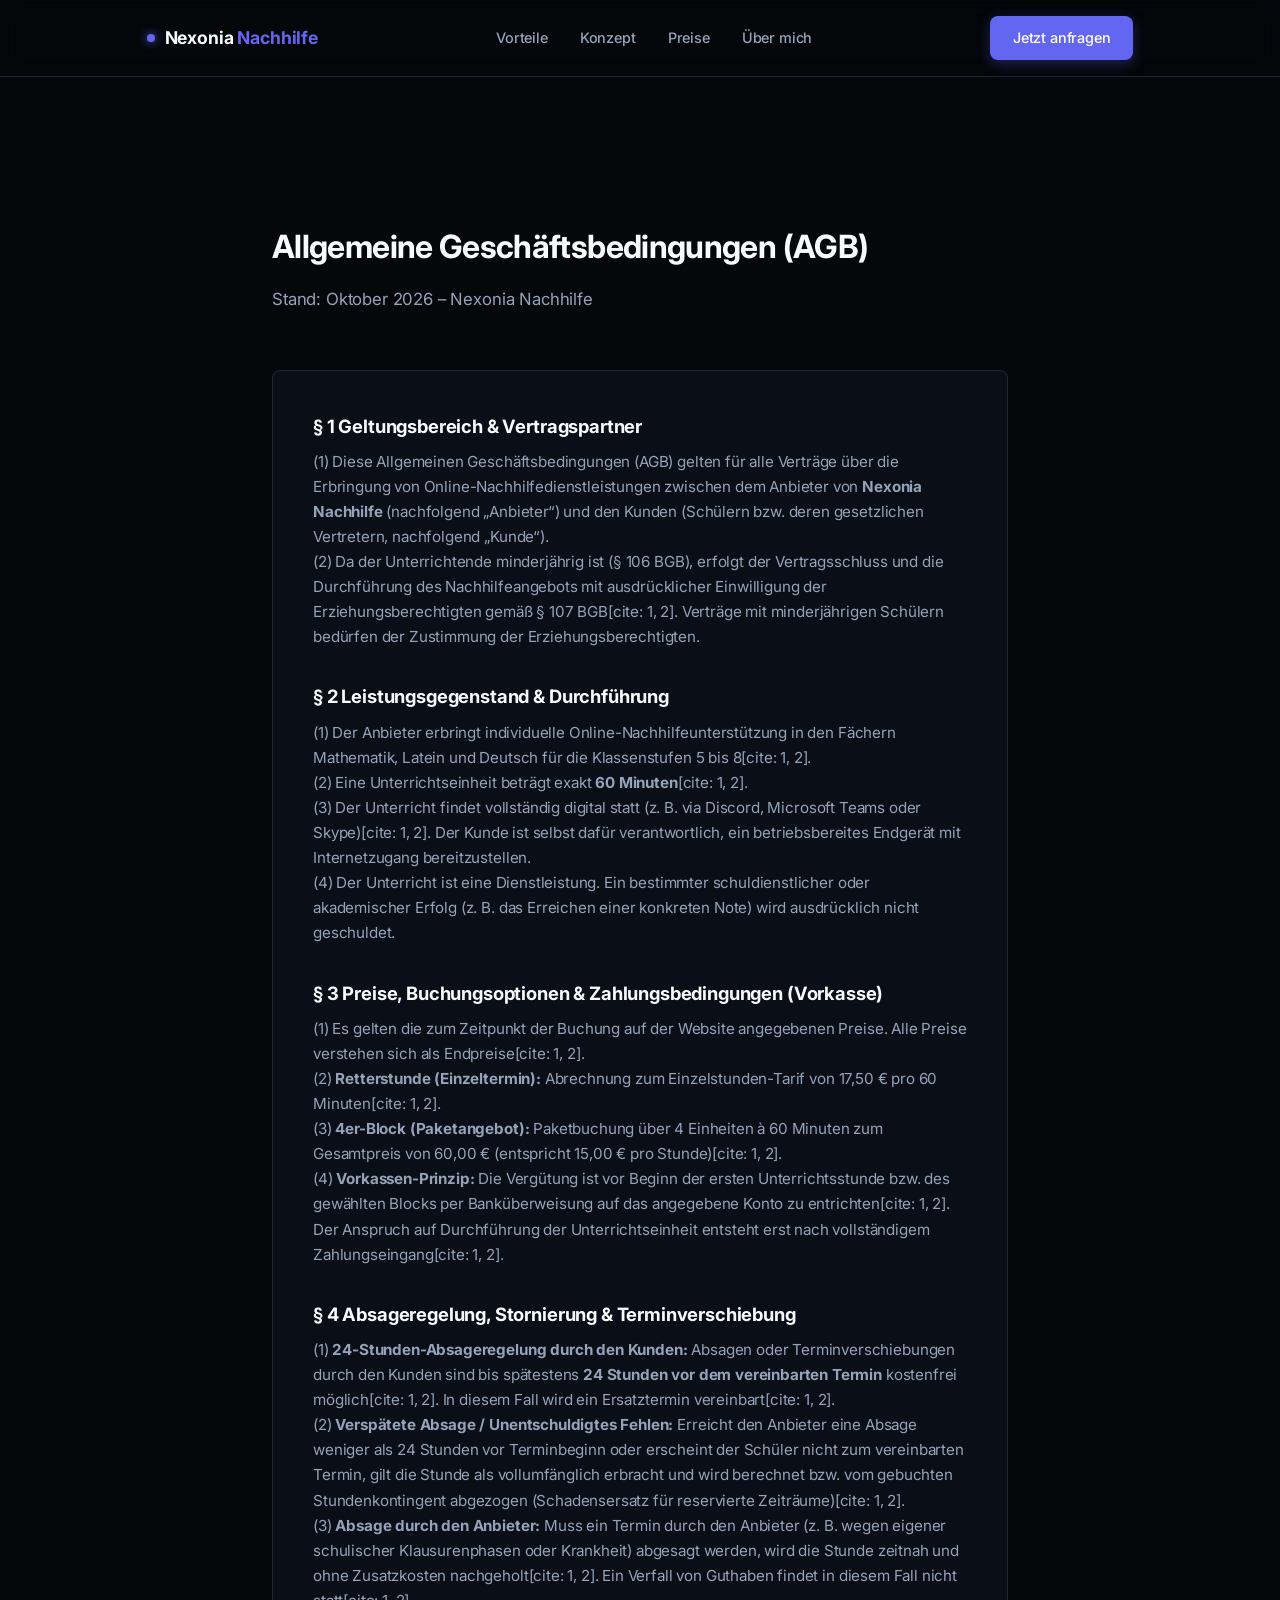
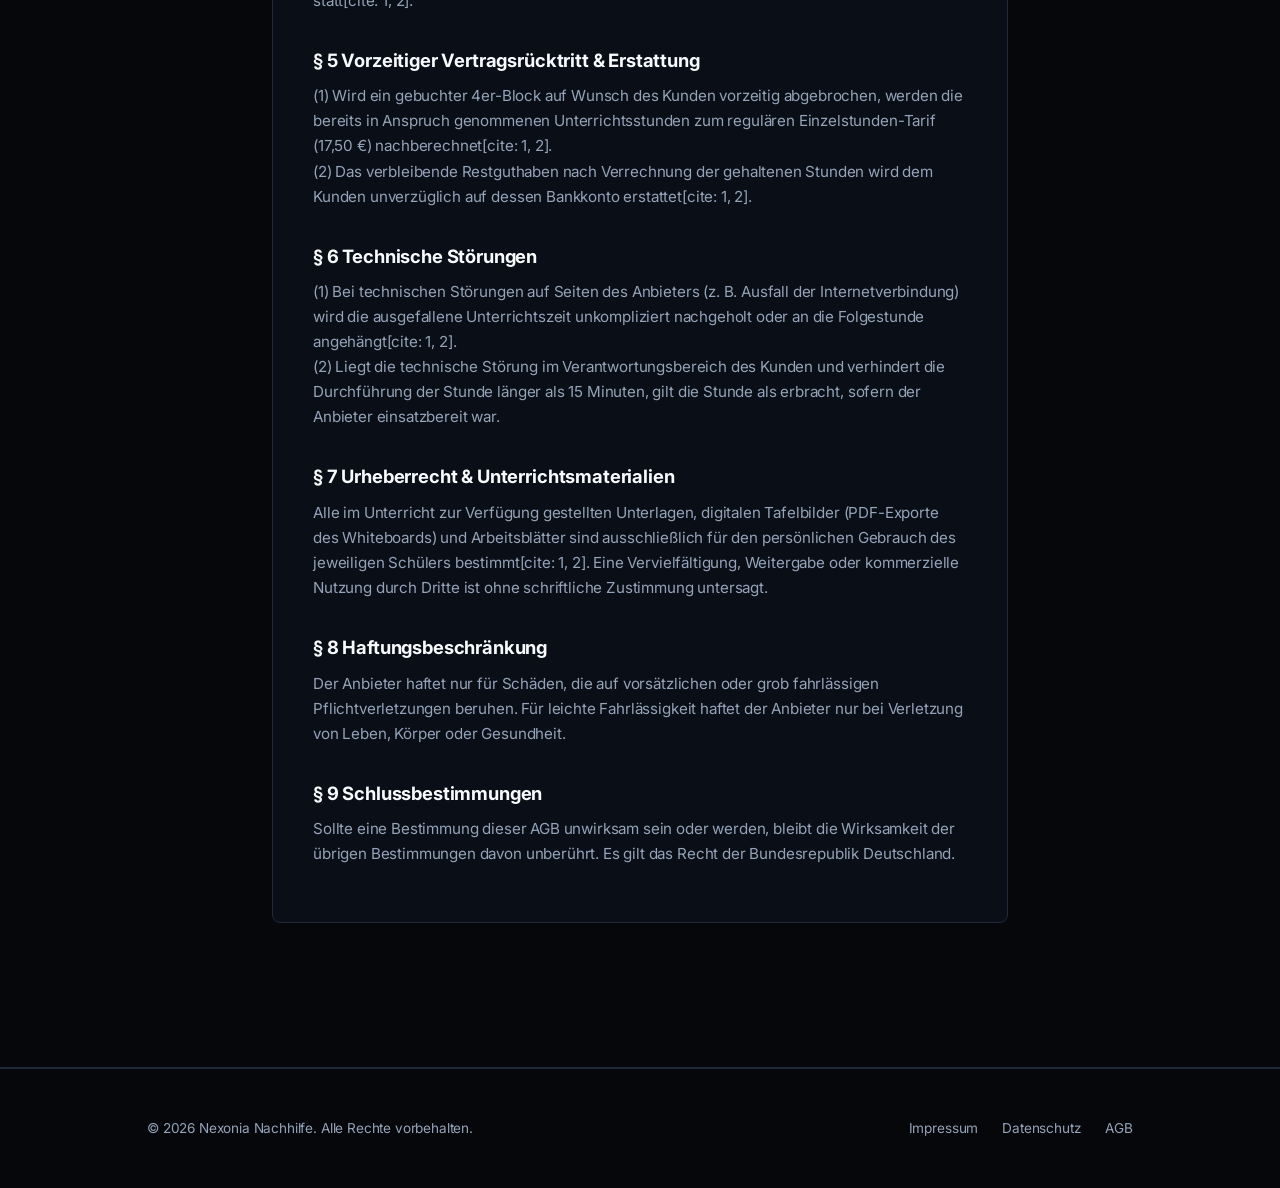
==== agb.html @ c51893e1 "Grundstruktur angelegt" ====
<!DOCTYPE html>
<html lang="de">
<head>
    <meta charset="UTF-8">
    <meta name="viewport" content="width=device-width, initial-scale=1.0">
    <title>Allgemeine Geschäftsbedingungen (AGB) – Nexonia Nachhilfe</title>
    
    <!-- Google Fonts -->
    <link rel="preconnect" href="https://fonts.googleapis.com">
    <link rel="preconnect" href="https://fonts.gstatic.com" crossorigin>
    <link href="https://fonts.googleapis.com/css2?family=Inter:wght@400;500;600;700;800&display=swap" rel="stylesheet">
    
    <!-- Zentrale Master-CSS -->
    <link rel="stylesheet" href="css/style.css">
</head>
<body>

    <!-- Header / Navigationsleiste -->
    <header class="navbar">
        <div class="container nav-container">
            <a href="index.html" class="logo">
                <span class="logo-dot"></span>
                <span class="logo-text">Nexonia <span class="logo-highlight">Nachhilfe</span></span>
            </a>
            <nav class="nav-links">
                <a href="index.html#vorteile">Vorteile</a>
                <a href="index.html#konzept">Konzept</a>
                <a href="index.html#preise">Preise</a>
                <a href="ueber-mich.html">Über mich</a>
            </nav>
            <a href="index.html#kontakt" class="btn btn-primary">Jetzt anfragen</a>
        </div>
    </header>

    <!-- AGB Sektion -->
    <section class="section">
        <div class="container legal-container">
            <h1 class="section-title">Allgemeine Geschäftsbedingungen (AGB)</h1>
            <p class="section-subtitle">Stand: Oktober 2026 – Nexonia Nachhilfe</p>
            
            <div class="card legal-card">
                
                <h3>§ 1 Geltungsbereich & Vertragspartner</h3>
                <p>
                    (1) Diese Allgemeinen Geschäftsbedingungen (AGB) gelten für alle Verträge über die Erbringung von Online-Nachhilfedienstleistungen zwischen dem Anbieter von <strong>Nexonia Nachhilfe</strong> (nachfolgend „Anbieter“) und den Kunden (Schülern bzw. deren gesetzlichen Vertretern, nachfolgend „Kunde“).<br>
                    (2) Da der Unterrichtende minderjährig ist (§ 106 BGB), erfolgt der Vertragsschluss und die Durchführung des Nachhilfeangebots mit ausdrücklicher Einwilligung der Erziehungsberechtigten gemäß § 107 BGB[cite: 1, 2]. Verträge mit minderjährigen Schülern bedürfen der Zustimmung der Erziehungsberechtigten.
                </p>

                <h3>§ 2 Leistungsgegenstand & Durchführung</h3>
                <p>
                    (1) Der Anbieter erbringt individuelle Online-Nachhilfeunterstützung in den Fächern Mathematik, Latein und Deutsch für die Klassenstufen 5 bis 8[cite: 1, 2].<br>
                    (2) Eine Unterrichtseinheit beträgt exakt <strong>60 Minuten</strong>[cite: 1, 2].<br>
                    (3) Der Unterricht findet vollständig digital statt (z. B. via Discord, Microsoft Teams oder Skype)[cite: 1, 2]. Der Kunde ist selbst dafür verantwortlich, ein betriebsbereites Endgerät mit Internetzugang bereitzustellen.<br>
                    (4) Der Unterricht ist eine Dienstleistung. Ein bestimmter schuldienstlicher oder akademischer Erfolg (z. B. das Erreichen einer konkreten Note) wird ausdrücklich nicht geschuldet.
                </p>

                <h3>§ 3 Preise, Buchungsoptionen & Zahlungsbedingungen (Vorkasse)</h3>
                <p>
                    (1) Es gelten die zum Zeitpunkt der Buchung auf der Website angegebenen Preise. Alle Preise verstehen sich als Endpreise[cite: 1, 2].<br>
                    (2) <strong>Retterstunde (Einzeltermin):</strong> Abrechnung zum Einzelstunden-Tarif von 17,50 € pro 60 Minuten[cite: 1, 2].<br>
                    (3) <strong>4er-Block (Paketangebot):</strong> Paketbuchung über 4 Einheiten à 60 Minuten zum Gesamtpreis von 60,00 € (entspricht 15,00 € pro Stunde)[cite: 1, 2].<br>
                    (4) <strong>Vorkassen-Prinzip:</strong> Die Vergütung ist vor Beginn der ersten Unterrichtsstunde bzw. des gewählten Blocks per Banküberweisung auf das angegebene Konto zu entrichten[cite: 1, 2]. Der Anspruch auf Durchführung der Unterrichtseinheit entsteht erst nach vollständigem Zahlungseingang[cite: 1, 2].
                </p>

                <h3>§ 4 Absageregelung, Stornierung & Terminverschiebung</h3>
                <p>
                    (1) <strong>24-Stunden-Absageregelung durch den Kunden:</strong> Absagen oder Terminverschiebungen durch den Kunden sind bis spätestens <strong>24 Stunden vor dem vereinbarten Termin</strong> kostenfrei möglich[cite: 1, 2]. In diesem Fall wird ein Ersatztermin vereinbart[cite: 1, 2].<br>
                    (2) <strong>Verspätete Absage / Unentschuldigtes Fehlen:</strong> Erreicht den Anbieter eine Absage weniger als 24 Stunden vor Terminbeginn oder erscheint der Schüler nicht zum vereinbarten Termin, gilt die Stunde als vollumfänglich erbracht und wird berechnet bzw. vom gebuchten Stundenkontingent abgezogen (Schadensersatz für reservierte Zeiträume)[cite: 1, 2].<br>
                    (3) <strong>Absage durch den Anbieter:</strong> Muss ein Termin durch den Anbieter (z. B. wegen eigener schulischer Klausurenphasen oder Krankheit) abgesagt werden, wird die Stunde zeitnah und ohne Zusatzkosten nachgeholt[cite: 1, 2]. Ein Verfall von Guthaben findet in diesem Fall nicht statt[cite: 1, 2].
                </p>

                <h3>§ 5 Vorzeitiger Vertragsrücktritt & Erstattung</h3>
                <p>
                    (1) Wird ein gebuchter 4er-Block auf Wunsch des Kunden vorzeitig abgebrochen, werden die bereits in Anspruch genommenen Unterrichtsstunden zum regulären Einzelstunden-Tarif (17,50 €) nachberechnet[cite: 1, 2].<br>
                    (2) Das verbleibende Restguthaben nach Verrechnung der gehaltenen Stunden wird dem Kunden unverzüglich auf dessen Bankkonto erstattet[cite: 1, 2].
                </p>

                <h3>§ 6 Technische Störungen</h3>
                <p>
                    (1) Bei technischen Störungen auf Seiten des Anbieters (z. B. Ausfall der Internetverbindung) wird die ausgefallene Unterrichtszeit unkompliziert nachgeholt oder an die Folgestunde angehängt[cite: 1, 2].<br>
                    (2) Liegt die technische Störung im Verantwortungsbereich des Kunden und verhindert die Durchführung der Stunde länger als 15 Minuten, gilt die Stunde als erbracht, sofern der Anbieter einsatzbereit war.
                </p>

                <h3>§ 7 Urheberrecht & Unterrichtsmaterialien</h3>
                <p>
                    Alle im Unterricht zur Verfügung gestellten Unterlagen, digitalen Tafelbilder (PDF-Exporte des Whiteboards) und Arbeitsblätter sind ausschließlich für den persönlichen Gebrauch des jeweiligen Schülers bestimmt[cite: 1, 2]. Eine Vervielfältigung, Weitergabe oder kommerzielle Nutzung durch Dritte ist ohne schriftliche Zustimmung untersagt.
                </p>

                <h3>§ 8 Haftungsbeschränkung</h3>
                <p>
                    Der Anbieter haftet nur für Schäden, die auf vorsätzlichen oder grob fahrlässigen Pflichtverletzungen beruhen. Für leichte Fahrlässigkeit haftet der Anbieter nur bei Verletzung von Leben, Körper oder Gesundheit.
                </p>

                <h3>§ 9 Schlussbestimmungen</h3>
                <p>
                    Sollte eine Bestimmung dieser AGB unwirksam sein oder werden, bleibt die Wirksamkeit der übrigen Bestimmungen davon unberührt. Es gilt das Recht der Bundesrepublik Deutschland.
                </p>

            </div>
        </div>
    </section>

    <!-- Footer -->
    <footer class="footer">
        <div class="container footer-container">
            <p>&copy; 2026 Nexonia Nachhilfe. Alle Rechte vorbehalten.</p>
            <div class="footer-links">
                <a href="impressum.html">Impressum</a>
                <a href="datenschutz.html">Datenschutz</a>
                <a href="agb.html" class="active">AGB</a>
            </div>
        </div>
    </footer>

    <!-- Zentrale JS-Datei -->
    <script src="js/main.js"></script>
</body>
</html>
---- css/style.css ----
/* ==========================================
   Nexonia Nachhilfe – Master-CSS (High-End Tech Look)
   ========================================== */

/* CSS Reset & Box-Sizing */
*, *::before, *::after {
    box-sizing: border-box;
    margin: 0;
    padding: 0;
}

:root {
    --bg-base: #05070b;
    --bg-surface: #0a0e17;
    --bg-surface-hover: #111827;
    --border: #1e293b;
    --border-hover: #334155;
    --text-main: #f8fafc;
    --text-muted: #94a3b8;
    --accent: #6366f1;
    --accent-hover: #4f46e5;
    --accent-glow: rgba(99, 102, 241, 0.15);
    --radius: 8px;
    --transition: all 0.2s cubic-bezier(0.16, 1, 0.3, 1);
}

body {
    font-family: 'Inter', -apple-system, BlinkMacSystemFont, "Segoe UI", Roboto, sans-serif;
    background-color: var(--bg-base);
    color: var(--text-main);
    line-height: 1.65;
    -webkit-font-smoothing: antialiased;
    letter-spacing: -0.01em;
}

/* Layout Container */
.container {
    max-width: 1050px;
    margin: 0 auto;
    padding: 0 2rem;
}

/* Navigation */
.navbar {
    position: sticky;
    top: 0;
    z-index: 1000;
    background: rgba(5, 7, 11, 0.85);
    backdrop-filter: blur(12px);
    border-bottom: 1px solid var(--border);
}

.nav-container {
    height: 76px;
    display: flex;
    align-items: center;
    justify-content: space-between;
}

.logo {
    font-weight: 700;
    font-size: 1.1rem;
    color: var(--text-main);
    text-decoration: none;
    display: flex;
    align-items: center;
    gap: 0.6rem;
}

.logo-dot {
    width: 8px;
    height: 8px;
    background-color: var(--accent);
    border-radius: 50%;
    box-shadow: 0 0 10px var(--accent);
}

.logo-highlight {
    color: var(--accent);
}

.nav-links {
    display: flex;
    gap: 2rem;
}

.nav-links a {
    text-decoration: none;
    color: var(--text-muted);
    font-size: 0.9rem;
    font-weight: 500;
    transition: var(--transition);
}

.nav-links a:hover,
.nav-links a.active {
    color: var(--text-main);
}

/* Buttons */
.btn {
    display: inline-flex;
    align-items: center;
    justify-content: center;
    font-family: inherit;
    font-size: 0.9rem;
    font-weight: 500;
    padding: 0.65rem 1.4rem;
    border-radius: var(--radius);
    text-decoration: none;
    cursor: pointer;
    transition: var(--transition);
    border: none;
}

.btn-primary {
    background-color: var(--accent);
    color: #ffffff;
    box-shadow: 0 4px 14px rgba(99, 102, 241, 0.3);
}

.btn-primary:hover {
    background-color: var(--accent-hover);
    transform: translateY(-1px);
}

.btn-secondary {
    background-color: var(--bg-surface);
    color: var(--text-main);
    border: 1px solid var(--border);
}

.btn-secondary:hover {
    background-color: var(--bg-surface-hover);
    border-color: var(--border-hover);
}

.btn-full {
    width: 100%;
}

/* Hero Section */
.hero {
    padding: 7rem 0 5rem 0;
}

.hero-content {
    max-width: 750px;
}

.badge {
    display: inline-flex;
    align-items: center;
    gap: 0.5rem;
    padding: 0.35rem 0.85rem;
    background-color: var(--accent-glow);
    border: 1px solid rgba(99, 102, 241, 0.25);
    color: #818cf8;
    font-size: 0.8rem;
    font-weight: 600;
    border-radius: 20px;
    margin-bottom: 1.5rem;
}

.hero h1 {
    font-size: clamp(2.5rem, 5vw, 3.75rem);
    font-weight: 800;
    line-height: 1.12;
    letter-spacing: -0.03em;
    margin-bottom: 1.25rem;
}

.hero p {
    font-size: 1.15rem;
    color: var(--text-muted);
    margin-bottom: 2.5rem;
    max-width: 620px;
}

.hero-buttons {
    display: flex;
    gap: 1rem;
    flex-wrap: wrap;
}

/* Sections */
.section {
    padding: 5rem 0;
    border-bottom: 1px solid var(--border);
}

.section-dark {
    background-color: rgba(10, 14, 23, 0.5);
}

.section-title {
    font-size: 2rem;
    font-weight: 700;
    letter-spacing: -0.02em;
    margin-bottom: 0.75rem;
}

.section-subtitle {
    color: var(--text-muted);
    font-size: 1.05rem;
    margin-bottom: 3.5rem;
}

/* Grids & Cards */
.grid {
    display: grid;
    gap: 2rem;
}

.grid-2 {
    grid-template-columns: repeat(auto-fit, minmax(300px, 1fr));
}

.grid-3 {
    grid-template-columns: repeat(auto-fit, minmax(280px, 1fr));
}

.card {
    background-color: var(--bg-surface);
    border: 1px solid var(--border);
    border-radius: var(--radius);
    padding: 2.5rem;
    transition: var(--transition);
}

.card:hover {
    border-color: var(--border-hover);
}

.card h3 {
    font-size: 1.2rem;
    font-weight: 600;
    margin-bottom: 0.75rem;
}

.card p {
    color: var(--text-muted);
    font-size: 0.95rem;
}

/* Pricing Cards */
.price-card {
    background-color: var(--bg-surface);
    border: 1px solid var(--border);
    border-radius: var(--radius);
    padding: 2.5rem;
    display: flex;
    flex-direction: column;
    position: relative;
    transition: var(--transition);
}

.price-card-featured {
    border-color: var(--accent);
    box-shadow: 0 0 30px rgba(99, 102, 241, 0.1);
}

.badge-featured {
    position: absolute;
    top: -12px;
    right: 2rem;
    background-color: var(--accent);
    color: #fff;
    font-size: 0.7rem;
    font-weight: 700;
    text-transform: uppercase;
    letter-spacing: 0.05em;
    padding: 0.2rem 0.6rem;
    border-radius: 4px;
}

.price-tag {
    font-size: 0.8rem;
    font-weight: 600;
    color: var(--text-muted);
    text-transform: uppercase;
    letter-spacing: 0.05em;
    margin-bottom: 0.5rem;
}

.price {
    font-size: 2.5rem;
    font-weight: 800;
    margin: 1rem 0;
    letter-spacing: -0.02em;
}

.price span {
    font-size: 0.95rem;
    font-weight: 400;
    color: var(--text-muted);
}

.price-desc {
    color: var(--text-muted);
    font-size: 0.95rem;
    margin-bottom: 2rem;
    min-height: 44px;
}

.price-features {
    list-style: none;
    margin-bottom: 2.5rem;
    flex-grow: 1;
}

.price-features li {
    font-size: 0.92rem;
    color: #cbd5e1;
    margin-bottom: 0.8rem;
    display: flex;
    align-items: center;
    gap: 0.5rem;
}

/* FAQ Accordion */
.faq-list {
    max-width: 800px;
    margin: 0 auto;
    display: flex;
    flex-direction: column;
    gap: 1rem;
}

.faq-item {
    background-color: var(--bg-surface);
    border: 1px solid var(--border);
    border-radius: var(--radius);
    overflow: hidden;
}

.faq-question {
    width: 100%;
    background: none;
    border: none;
    color: var(--text-main);
    padding: 1.25rem 1.5rem;
    font-size: 1.05rem;
    font-weight: 600;
    text-align: left;
    display: flex;
    justify-content: space-between;
    align-items: center;
    cursor: pointer;
}

.faq-icon {
    font-size: 1.2rem;
    color: var(--accent);
    transition: transform 0.2s ease;
}

.faq-item.active .faq-icon {
    transform: rotate(45deg);
}

.faq-answer {
    max-height: 0;
    overflow: hidden;
    transition: max-height 0.25s ease-out, padding 0.25s ease;
    padding: 0 1.5rem;
}

.faq-item.active .faq-answer {
    max-height: 180px;
    padding: 0 1.5rem 1.25rem 1.5rem;
}

.faq-answer p {
    color: var(--text-muted);
    font-size: 0.95rem;
}

/* Legal & Impressum Layout (Professional paragraphs) */
.legal-container {
    max-width: 800px;
    padding: 4rem 2rem;
}

.legal-card h3 {
    font-size: 1.15rem;
    font-weight: 700;
    color: var(--text-main);
    margin-top: 2rem;
    margin-bottom: 0.5rem;
}

.legal-card h3:first-child {
    margin-top: 0;
}

.legal-card p, .legal-card ul {
    color: var(--text-muted);
    font-size: 0.95rem;
    margin-bottom: 1rem;
}

/* Contact Form Styling */
.contact-form {
    max-width: 700px;
    margin: 0 auto;
}

.form-group {
    margin-bottom: 1.5rem;
}

.form-label {
    display: block;
    font-size: 0.9rem;
    font-weight: 500;
    margin-bottom: 0.5rem;
    color: var(--text-main);
}

.form-input, .form-textarea, .form-select {
    width: 100%;
    padding: 0.8rem 1rem;
    background-color: var(--bg-surface);
    border: 1px solid var(--border);
    border-radius: var(--radius);
    color: var(--text-main);
    font-family: inherit;
    font-size: 0.95rem;
    transition: var(--transition);
}

.form-input:focus, .form-textarea:focus, .form-select:focus {
    outline: none;
    border-color: var(--accent);
    box-shadow: 0 0 0 3px var(--accent-glow);
}

.form-textarea {
    min-height: 140px;
    resize: vertical;
}

/* Footer */
.footer {
    border-top: 1px solid var(--border);
    padding: 3rem 0;
    background-color: var(--bg-base);
}

.footer-container {
    display: flex;
    justify-content: space-between;
    align-items: center;
    flex-wrap: wrap;
    gap: 1.5rem;
}

.footer p {
    color: var(--text-muted);
    font-size: 0.85rem;
}

.footer-links {
    display: flex;
    gap: 1.5rem;
}

.footer-links a {
    color: var(--text-muted);
    text-decoration: none;
    font-size: 0.85rem;
    transition: var(--transition);
}

.footer-links a:hover {
    color: var(--text-main);
}

/* Responsive Breakpoints */
@media (max-width: 768px) {
    .nav-links {
        display: none;
    }
    .hero {
        padding: 4rem 0 3rem 0;
    }
}
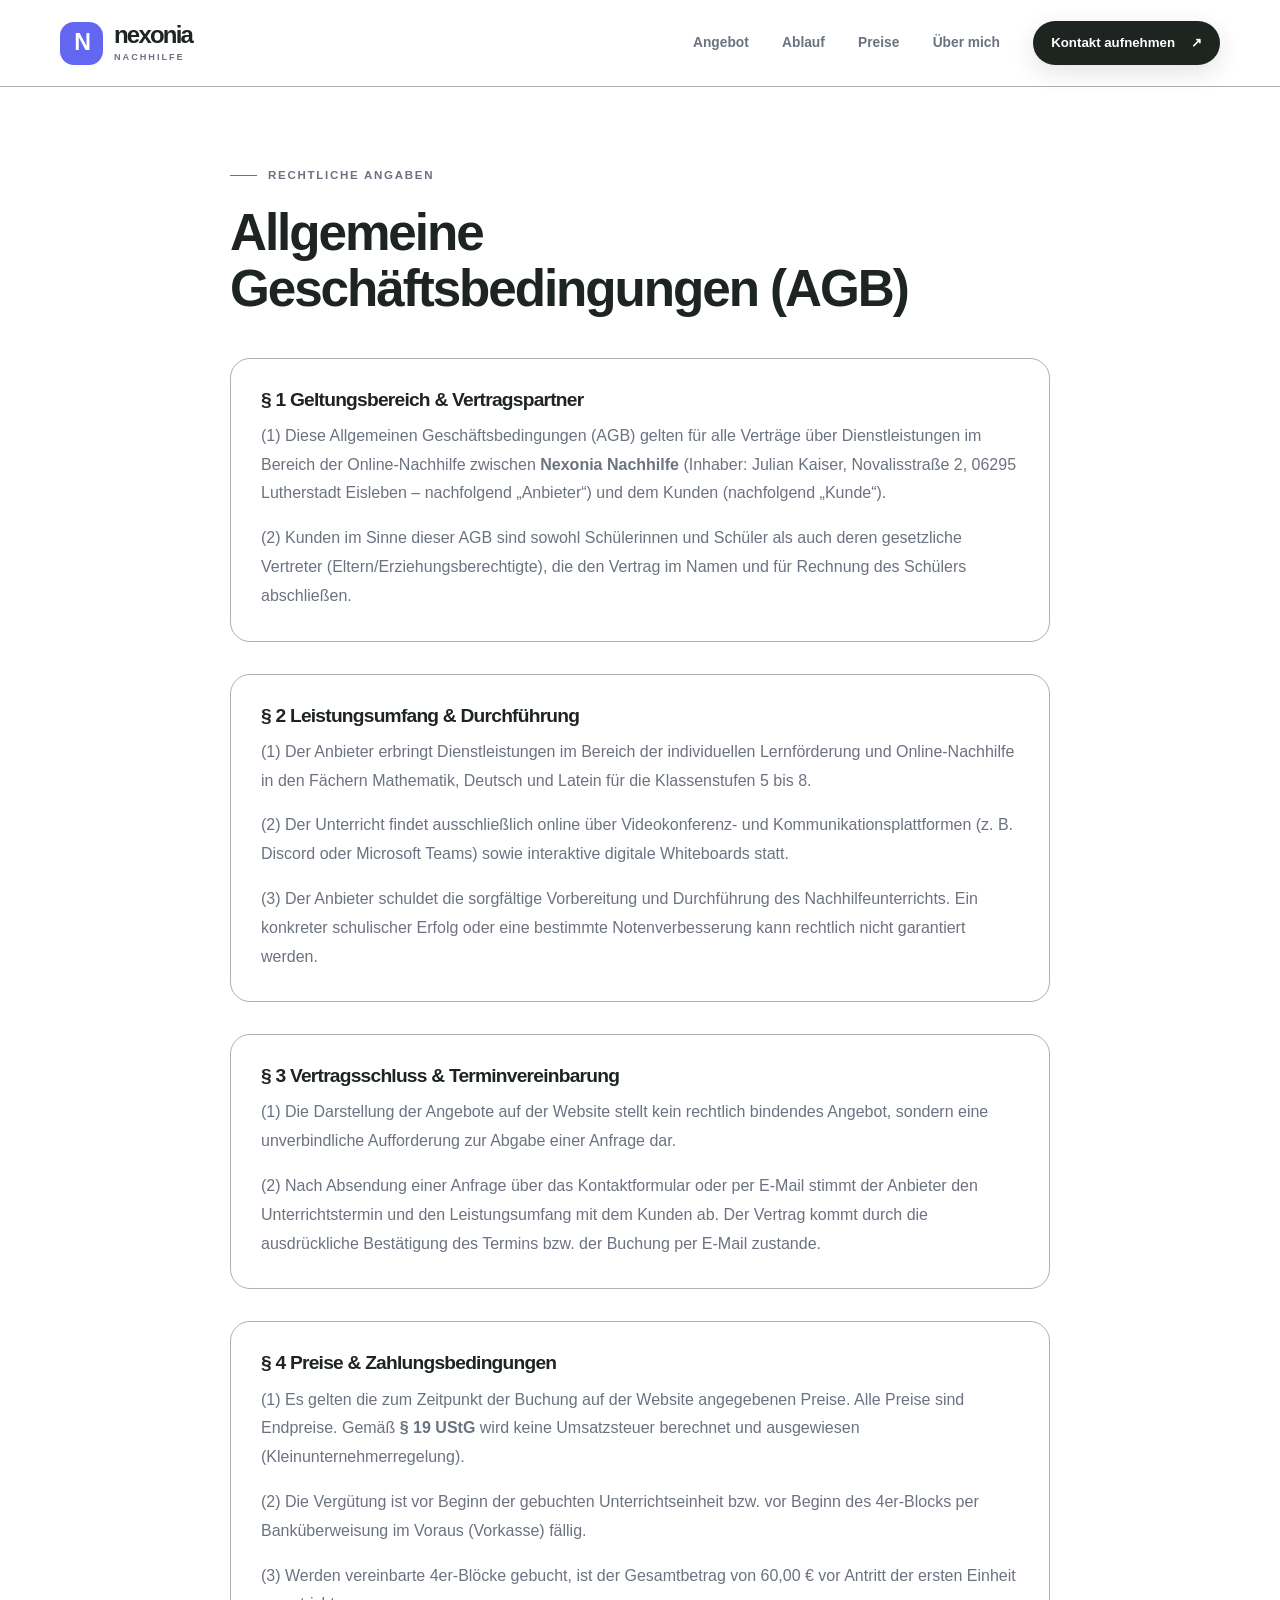
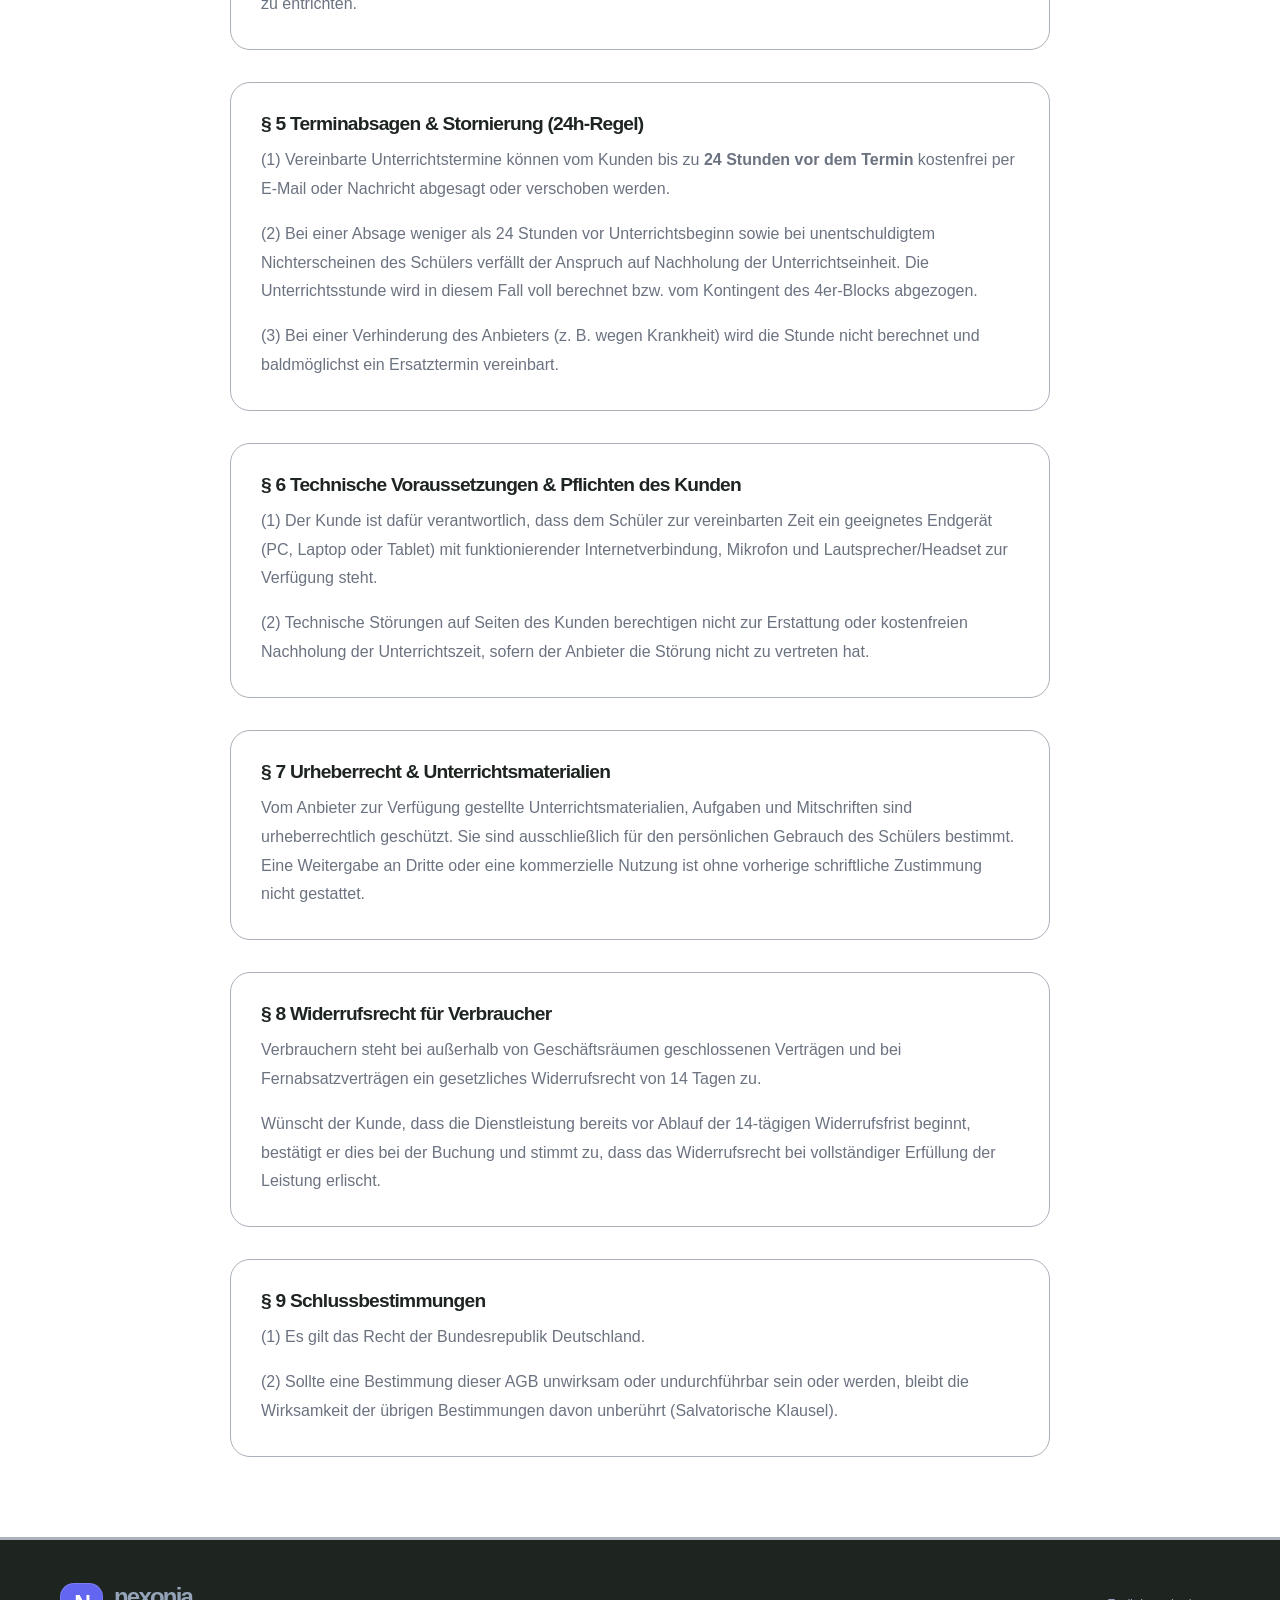
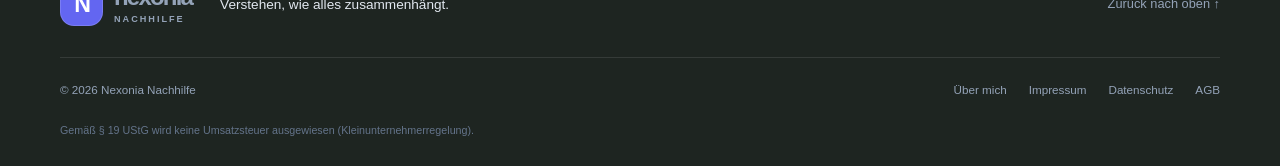
==== commit d23f90ff: "Version 1.1 der Webseite" ====
--- a/agb.html
+++ b/agb.html
@@ -2,117 +2,185 @@
 <html lang="de">
 <head>
     <meta charset="UTF-8">
-    <meta name="viewport" content="width=device-width, initial-scale=1.0">
-    <title>Allgemeine Geschäftsbedingungen (AGB) – Nexonia Nachhilfe</title>
-    
-    <!-- Google Fonts -->
-    <link rel="preconnect" href="https://fonts.googleapis.com">
-    <link rel="preconnect" href="https://fonts.gstatic.com" crossorigin>
-    <link href="https://fonts.googleapis.com/css2?family=Inter:wght@400;500;600;700;800&display=swap" rel="stylesheet">
-    
-    <!-- Zentrale Master-CSS -->
+    <meta name="viewport" content="width=device-width, initial-scale=1">
+    <meta name="description" content="Allgemeine Geschäftsbedingungen (AGB) – Nexonia Nachhilfe: Regelungen zu Unterricht, Buchung, Absagen und Bezahlung.">
+    <title>AGB – Nexonia Nachhilfe</title>
     <link rel="stylesheet" href="css/style.css">
+    <script src="js/main.js" defer></script>
 </head>
+
 <body>
+    <a class="skip-link" href="#main">Direkt zum Inhalt</a>
 
-    <!-- Header / Navigationsleiste -->
-    <header class="navbar">
-        <div class="container nav-container">
-            <a href="index.html" class="logo">
-                <span class="logo-dot"></span>
-                <span class="logo-text">Nexonia <span class="logo-highlight">Nachhilfe</span></span>
+    <!-- Header -->
+    <header class="site-header" id="top">
+        <div class="container header-inner">
+            <a class="brand" href="index.html" aria-label="Nexonia Nachhilfe – Startseite">
+                <span class="brand-mark" aria-hidden="true">N</span>
+                <span class="brand-copy">
+                    <span class="brand-name">nexonia</span>
+                    <span class="brand-subtitle">NACHHILFE</span>
+                </span>
             </a>
-            <nav class="nav-links">
-                <a href="index.html#vorteile">Vorteile</a>
-                <a href="index.html#konzept">Konzept</a>
+
+            <button class="nav-toggle" type="button" aria-expanded="false" aria-controls="primary-navigation" aria-label="Navigation öffnen">
+                <span></span>
+                <span></span>
+            </button>
+
+            <nav class="primary-navigation" id="primary-navigation" aria-label="Hauptnavigation">
+                <a href="index.html#angebot">Angebot</a>
+                <a href="index.html#ablauf">Ablauf</a>
                 <a href="index.html#preise">Preise</a>
                 <a href="ueber-mich.html">Über mich</a>
+                <a class="button button-small button-dark" href="index.html#kontakt">Kontakt aufnehmen <span aria-hidden="true">↗</span></a>
             </nav>
-            <a href="index.html#kontakt" class="btn btn-primary">Jetzt anfragen</a>
         </div>
     </header>
 
-    <!-- AGB Sektion -->
-    <section class="section">
-        <div class="container legal-container">
-            <h1 class="section-title">Allgemeine Geschäftsbedingungen (AGB)</h1>
-            <p class="section-subtitle">Stand: Oktober 2026 – Nexonia Nachhilfe</p>
-            
-            <div class="card legal-card">
-                
-                <h3>§ 1 Geltungsbereich & Vertragspartner</h3>
-                <p>
-                    (1) Diese Allgemeinen Geschäftsbedingungen (AGB) gelten für alle Verträge über die Erbringung von Online-Nachhilfedienstleistungen zwischen dem Anbieter von <strong>Nexonia Nachhilfe</strong> (nachfolgend „Anbieter“) und den Kunden (Schülern bzw. deren gesetzlichen Vertretern, nachfolgend „Kunde“).<br>
-                    (2) Da der Unterrichtende minderjährig ist (§ 106 BGB), erfolgt der Vertragsschluss und die Durchführung des Nachhilfeangebots mit ausdrücklicher Einwilligung der Erziehungsberechtigten gemäß § 107 BGB[cite: 1, 2]. Verträge mit minderjährigen Schülern bedürfen der Zustimmung der Erziehungsberechtigten.
-                </p>
+    <main id="main">
+        <section class="section" style="padding: 5rem 0;">
+            <div class="container" style="max-width: 820px;">
+                <p class="eyebrow"><span class="eyebrow-line"></span> RECHTLICHE ANGABEN</p>
+                <h1 style="font-size: clamp(2.2rem, 4vw, 3.2rem); margin-bottom: 2.5rem;">Allgemeine Geschäftsbedingungen (AGB)</h1>
 
-                <h3>§ 2 Leistungsgegenstand & Durchführung</h3>
-                <p>
-                    (1) Der Anbieter erbringt individuelle Online-Nachhilfeunterstützung in den Fächern Mathematik, Latein und Deutsch für die Klassenstufen 5 bis 8[cite: 1, 2].<br>
-                    (2) Eine Unterrichtseinheit beträgt exakt <strong>60 Minuten</strong>[cite: 1, 2].<br>
-                    (3) Der Unterricht findet vollständig digital statt (z. B. via Discord, Microsoft Teams oder Skype)[cite: 1, 2]. Der Kunde ist selbst dafür verantwortlich, ein betriebsbereites Endgerät mit Internetzugang bereitzustellen.<br>
-                    (4) Der Unterricht ist eine Dienstleistung. Ein bestimmter schuldienstlicher oder akademischer Erfolg (z. B. das Erreichen einer konkreten Note) wird ausdrücklich nicht geschuldet.
-                </p>
+                <div style="display: grid; gap: 2rem; color: var(--color-muted); line-height: 1.8;">
 
-                <h3>§ 3 Preise, Buchungsoptionen & Zahlungsbedingungen (Vorkasse)</h3>
-                <p>
-                    (1) Es gelten die zum Zeitpunkt der Buchung auf der Website angegebenen Preise. Alle Preise verstehen sich als Endpreise[cite: 1, 2].<br>
-                    (2) <strong>Retterstunde (Einzeltermin):</strong> Abrechnung zum Einzelstunden-Tarif von 17,50 € pro 60 Minuten[cite: 1, 2].<br>
-                    (3) <strong>4er-Block (Paketangebot):</strong> Paketbuchung über 4 Einheiten à 60 Minuten zum Gesamtpreis von 60,00 € (entspricht 15,00 € pro Stunde)[cite: 1, 2].<br>
-                    (4) <strong>Vorkassen-Prinzip:</strong> Die Vergütung ist vor Beginn der ersten Unterrichtsstunde bzw. des gewählten Blocks per Banküberweisung auf das angegebene Konto zu entrichten[cite: 1, 2]. Der Anspruch auf Durchführung der Unterrichtseinheit entsteht erst nach vollständigem Zahlungseingang[cite: 1, 2].
-                </p>
+                    <!-- § 1 Geltungsbereich -->
+                    <div class="card" style="background: var(--color-white); border: 1px solid var(--color-line); padding: 30px; border-radius: var(--radius-md);">
+                        <h3 style="color: var(--color-ink); font-size: 1.2rem; margin-bottom: 0.75rem;">§ 1 Geltungsbereich & Vertragspartner</h3>
+                        <p style="margin-bottom: 1rem;">
+                            (1) Diese Allgemeinen Geschäftsbedingungen (AGB) gelten für alle Verträge über Dienstleistungen im Bereich der Online-Nachhilfe zwischen <strong>Nexonia Nachhilfe</strong> (Inhaber: Julian Kaiser, Novalisstraße 2, 06295 Lutherstadt Eisleben – nachfolgend „Anbieter“) und dem Kunden (nachfolgend „Kunde“).
+                        </p>
+                        <p style="margin: 0;">
+                            (2) Kunden im Sinne dieser AGB sind sowohl Schülerinnen und Schüler als auch deren gesetzliche Vertreter (Eltern/Erziehungsberechtigte), die den Vertrag im Namen und für Rechnung des Schülers abschließen.
+                        </p>
+                    </div>
 
-                <h3>§ 4 Absageregelung, Stornierung & Terminverschiebung</h3>
-                <p>
-                    (1) <strong>24-Stunden-Absageregelung durch den Kunden:</strong> Absagen oder Terminverschiebungen durch den Kunden sind bis spätestens <strong>24 Stunden vor dem vereinbarten Termin</strong> kostenfrei möglich[cite: 1, 2]. In diesem Fall wird ein Ersatztermin vereinbart[cite: 1, 2].<br>
-                    (2) <strong>Verspätete Absage / Unentschuldigtes Fehlen:</strong> Erreicht den Anbieter eine Absage weniger als 24 Stunden vor Terminbeginn oder erscheint der Schüler nicht zum vereinbarten Termin, gilt die Stunde als vollumfänglich erbracht und wird berechnet bzw. vom gebuchten Stundenkontingent abgezogen (Schadensersatz für reservierte Zeiträume)[cite: 1, 2].<br>
-                    (3) <strong>Absage durch den Anbieter:</strong> Muss ein Termin durch den Anbieter (z. B. wegen eigener schulischer Klausurenphasen oder Krankheit) abgesagt werden, wird die Stunde zeitnah und ohne Zusatzkosten nachgeholt[cite: 1, 2]. Ein Verfall von Guthaben findet in diesem Fall nicht statt[cite: 1, 2].
-                </p>
+                    <!-- § 2 Vertragsgegenstand -->
+                    <div class="card" style="background: var(--color-white); border: 1px solid var(--color-line); padding: 30px; border-radius: var(--radius-md);">
+                        <h3 style="color: var(--color-ink); font-size: 1.2rem; margin-bottom: 0.75rem;">§ 2 Leistungsumfang & Durchführung</h3>
+                        <p style="margin-bottom: 1rem;">
+                            (1) Der Anbieter erbringt Dienstleistungen im Bereich der individuellen Lernförderung und Online-Nachhilfe in den Fächern Mathematik, Deutsch und Latein für die Klassenstufen 5 bis 8.
+                        </p>
+                        <p style="margin-bottom: 1rem;">
+                            (2) Der Unterricht findet ausschließlich online über Videokonferenz- und Kommunikationsplattformen (z. B. Discord oder Microsoft Teams) sowie interaktive digitale Whiteboards statt.
+                        </p>
+                        <p style="margin: 0;">
+                            (3) Der Anbieter schuldet die sorgfältige Vorbereitung und Durchführung des Nachhilfeunterrichts. Ein konkreter schulischer Erfolg oder eine bestimmte Notenverbesserung kann rechtlich nicht garantiert werden.
+                        </p>
+                    </div>
 
-                <h3>§ 5 Vorzeitiger Vertragsrücktritt & Erstattung</h3>
-                <p>
-                    (1) Wird ein gebuchter 4er-Block auf Wunsch des Kunden vorzeitig abgebrochen, werden die bereits in Anspruch genommenen Unterrichtsstunden zum regulären Einzelstunden-Tarif (17,50 €) nachberechnet[cite: 1, 2].<br>
-                    (2) Das verbleibende Restguthaben nach Verrechnung der gehaltenen Stunden wird dem Kunden unverzüglich auf dessen Bankkonto erstattet[cite: 1, 2].
-                </p>
+                    <!-- § 3 Vertragsschluss -->
+                    <div class="card" style="background: var(--color-white); border: 1px solid var(--color-line); padding: 30px; border-radius: var(--radius-md);">
+                        <h3 style="color: var(--color-ink); font-size: 1.2rem; margin-bottom: 0.75rem;">§ 3 Vertragsschluss & Terminvereinbarung</h3>
+                        <p style="margin-bottom: 1rem;">
+                            (1) Die Darstellung der Angebote auf der Website stellt kein rechtlich bindendes Angebot, sondern eine unverbindliche Aufforderung zur Abgabe einer Anfrage dar.
+                        </p>
+                        <p style="margin: 0;">
+                            (2) Nach Absendung einer Anfrage über das Kontaktformular oder per E-Mail stimmt der Anbieter den Unterrichtstermin und den Leistungsumfang mit dem Kunden ab. Der Vertrag kommt durch die ausdrückliche Bestätigung des Termins bzw. der Buchung per E-Mail zustande.
+                        </p>
+                    </div>
 
-                <h3>§ 6 Technische Störungen</h3>
-                <p>
-                    (1) Bei technischen Störungen auf Seiten des Anbieters (z. B. Ausfall der Internetverbindung) wird die ausgefallene Unterrichtszeit unkompliziert nachgeholt oder an die Folgestunde angehängt[cite: 1, 2].<br>
-                    (2) Liegt die technische Störung im Verantwortungsbereich des Kunden und verhindert die Durchführung der Stunde länger als 15 Minuten, gilt die Stunde als erbracht, sofern der Anbieter einsatzbereit war.
-                </p>
+                    <!-- § 4 Preise & Zahlungsbedingungen -->
+                    <div class="card" style="background: var(--color-white); border: 1px solid var(--color-line); padding: 30px; border-radius: var(--radius-md);">
+                        <h3 style="color: var(--color-ink); font-size: 1.2rem; margin-bottom: 0.75rem;">§ 4 Preise & Zahlungsbedingungen</h3>
+                        <p style="margin-bottom: 1rem;">
+                            (1) Es gelten die zum Zeitpunkt der Buchung auf der Website angegebenen Preise. Alle Preise sind Endpreise. Gemäß <strong>§ 19 UStG</strong> wird keine Umsatzsteuer berechnet und ausgewiesen (Kleinunternehmerregelung).
+                        </p>
+                        <p style="margin-bottom: 1rem;">
+                            (2) Die Vergütung ist vor Beginn der gebuchten Unterrichtseinheit bzw. vor Beginn des 4er-Blocks per Banküberweisung im Voraus (Vorkasse) fällig.
+                        </p>
+                        <p style="margin: 0;">
+                            (3) Werden vereinbarte 4er-Blöcke gebucht, ist der Gesamtbetrag von 60,00 € vor Antritt der ersten Einheit zu entrichten.
+                        </p>
+                    </div>
 
-                <h3>§ 7 Urheberrecht & Unterrichtsmaterialien</h3>
-                <p>
-                    Alle im Unterricht zur Verfügung gestellten Unterlagen, digitalen Tafelbilder (PDF-Exporte des Whiteboards) und Arbeitsblätter sind ausschließlich für den persönlichen Gebrauch des jeweiligen Schülers bestimmt[cite: 1, 2]. Eine Vervielfältigung, Weitergabe oder kommerzielle Nutzung durch Dritte ist ohne schriftliche Zustimmung untersagt.
-                </p>
+                    <!-- § 5 Absageregelung -->
+                    <div class="card" style="background: var(--color-white); border: 1px solid var(--color-line); padding: 30px; border-radius: var(--radius-md);">
+                        <h3 style="color: var(--color-ink); font-size: 1.2rem; margin-bottom: 0.75rem;">§ 5 Terminabsagen & Stornierung (24h-Regel)</h3>
+                        <p style="margin-bottom: 1rem;">
+                            (1) Vereinbarte Unterrichtstermine können vom Kunden bis zu <strong>24 Stunden vor dem Termin</strong> kostenfrei per E-Mail oder Nachricht abgesagt oder verschoben werden.
+                        </p>
+                        <p style="margin-bottom: 1rem;">
+                            (2) Bei einer Absage weniger als 24 Stunden vor Unterrichtsbeginn sowie bei unentschuldigtem Nichterscheinen des Schülers verfällt der Anspruch auf Nachholung der Unterrichtseinheit. Die Unterrichtsstunde wird in diesem Fall voll berechnet bzw. vom Kontingent des 4er-Blocks abgezogen.
+                        </p>
+                        <p style="margin: 0;">
+                            (3) Bei einer Verhinderung des Anbieters (z. B. wegen Krankheit) wird die Stunde nicht berechnet und baldmöglichst ein Ersatztermin vereinbart.
+                        </p>
+                    </div>
 
-                <h3>§ 8 Haftungsbeschränkung</h3>
-                <p>
-                    Der Anbieter haftet nur für Schäden, die auf vorsätzlichen oder grob fahrlässigen Pflichtverletzungen beruhen. Für leichte Fahrlässigkeit haftet der Anbieter nur bei Verletzung von Leben, Körper oder Gesundheit.
-                </p>
+                    <!-- § 6 Pflichten des Kunden -->
+                    <div class="card" style="background: var(--color-white); border: 1px solid var(--color-line); padding: 30px; border-radius: var(--radius-md);">
+                        <h3 style="color: var(--color-ink); font-size: 1.2rem; margin-bottom: 0.75rem;">§ 6 Technische Voraussetzungen & Pflichten des Kunden</h3>
+                        <p style="margin-bottom: 1rem;">
+                            (1) Der Kunde ist dafür verantwortlich, dass dem Schüler zur vereinbarten Zeit ein geeignetes Endgerät (PC, Laptop oder Tablet) mit funktionierender Internetverbindung, Mikrofon und Lautsprecher/Headset zur Verfügung steht.
+                        </p>
+                        <p style="margin: 0;">
+                            (2) Technische Störungen auf Seiten des Kunden berechtigen nicht zur Erstattung oder kostenfreien Nachholung der Unterrichtszeit, sofern der Anbieter die Störung nicht zu vertreten hat.
+                        </p>
+                    </div>
 
-                <h3>§ 9 Schlussbestimmungen</h3>
-                <p>
-                    Sollte eine Bestimmung dieser AGB unwirksam sein oder werden, bleibt die Wirksamkeit der übrigen Bestimmungen davon unberührt. Es gilt das Recht der Bundesrepublik Deutschland.
-                </p>
+                    <!-- § 7 Urheberrecht -->
+                    <div class="card" style="background: var(--color-white); border: 1px solid var(--color-line); padding: 30px; border-radius: var(--radius-md);">
+                        <h3 style="color: var(--color-ink); font-size: 1.2rem; margin-bottom: 0.75rem;">§ 7 Urheberrecht & Unterrichtsmaterialien</h3>
+                        <p style="margin: 0;">
+                            Vom Anbieter zur Verfügung gestellte Unterrichtsmaterialien, Aufgaben und Mitschriften sind urheberrechtlich geschützt. Sie sind ausschließlich für den persönlichen Gebrauch des Schülers bestimmt. Eine Weitergabe an Dritte oder eine kommerzielle Nutzung ist ohne vorherige schriftliche Zustimmung nicht gestattet.
+                        </p>
+                    </div>
 
+                    <!-- § 8 Widerrufsrecht -->
+                    <div class="card" style="background: var(--color-white); border: 1px solid var(--color-line); padding: 30px; border-radius: var(--radius-md);">
+                        <h3 style="color: var(--color-ink); font-size: 1.2rem; margin-bottom: 0.75rem;">§ 8 Widerrufsrecht für Verbraucher</h3>
+                        <p style="margin-bottom: 1rem;">
+                            Verbrauchern steht bei außerhalb von Geschäftsräumen geschlossenen Verträgen und bei Fernabsatzverträgen ein gesetzliches Widerrufsrecht von 14 Tagen zu.
+                        </p>
+                        <p style="margin: 0;">
+                            Wünscht der Kunde, dass die Dienstleistung bereits vor Ablauf der 14-tägigen Widerrufsfrist beginnt, bestätigt er dies bei der Buchung und stimmt zu, dass das Widerrufsrecht bei vollständiger Erfüllung der Leistung erlischt.
+                        </p>
+                    </div>
+
+                    <!-- § 9 Schlussbestimmungen -->
+                    <div class="card" style="background: var(--color-white); border: 1px solid var(--color-line); padding: 30px; border-radius: var(--radius-md);">
+                        <h3 style="color: var(--color-ink); font-size: 1.2rem; margin-bottom: 0.75rem;">§ 9 Schlussbestimmungen</h3>
+                        <p style="margin-bottom: 1rem;">
+                            (1) Es gilt das Recht der Bundesrepublik Deutschland.
+                        </p>
+                        <p style="margin: 0;">
+                            (2) Sollte eine Bestimmung dieser AGB unwirksam oder undurchführbar sein oder werden, bleibt die Wirksamkeit der übrigen Bestimmungen davon unberührt (Salvatorische Klausel).
+                        </p>
+                    </div>
+
+                </div>
             </div>
-        </div>
-    </section>
+        </section>
+    </main>
 
     <!-- Footer -->
-    <footer class="footer">
-        <div class="container footer-container">
-            <p>&copy; 2026 Nexonia Nachhilfe. Alle Rechte vorbehalten.</p>
-            <div class="footer-links">
-                <a href="impressum.html">Impressum</a>
-                <a href="datenschutz.html">Datenschutz</a>
-                <a href="agb.html" class="active">AGB</a>
+    <footer class="site-footer">
+        <div class="container">
+            <div class="footer-main">
+                <a class="brand brand-footer" href="index.html" aria-label="Nexonia Nachhilfe – Startseite">
+                    <span class="brand-mark" aria-hidden="true">N</span>
+                    <span class="brand-copy">
+                        <span class="brand-name">nexonia</span>
+                        <span class="brand-subtitle">NACHHILFE</span>
+                    </span>
+                </a>
+                <p class="footer-tagline">Verstehen, wie alles zusammenhängt.</p>
+                <a class="footer-top-link" href="#top">Zurück nach oben ↑</a>
             </div>
+            <div class="footer-bottom">
+                <span>© <span id="current-year">2026</span> Nexonia Nachhilfe</span>
+                <nav class="footer-legal" aria-label="Rechtliche Informationen">
+                    <a href="ueber-mich.html">Über mich</a>
+                    <a href="impressum.html">Impressum</a>
+                    <a href="datenschutz.html">Datenschutz</a>
+                    <a href="agb.html" class="active">AGB</a>
+                </nav>
+            </div>
+            <p class="footer-note">Gemäß § 19 UStG wird keine Umsatzsteuer ausgewiesen (Kleinunternehmerregelung).</p>
         </div>
     </footer>
-
-    <!-- Zentrale JS-Datei -->
-    <script src="js/main.js"></script>
 </body>
 </html>
--- a/css/style.css
+++ b/css/style.css
@@ -1,488 +1,1308 @@
-/* ==========================================
-   Nexonia Nachhilfe – Master-CSS (High-End Tech Look)
-   ========================================== */
-
-/* CSS Reset & Box-Sizing */
+/* =========================================================
+   NEXONIA NACHHILFE – Warm-Modern Tech Edition (Edel & Ruhig)
+   ========================================================= */
+
+:root {
+  color-scheme: light;
+  --color-paper: #f4f2eb;       /* Edler, warmer Hintergrund im hellen Look */
+  --color-white: #ffffff;
+  --color-ink: #1e2521;         /* Sehr dunkles, weiches Anthrazit statt hartem Schwarz */
+  --color-ink-soft: #37413c;
+  --color-muted: #6b7280;
+  --color-violet: #6366f1;      /* Edles, ruhiges Indigo/Violett statt Neon */
+  --color-violet-light: #818cf8;
+  --color-accent-gradient: linear-gradient(135deg, #6366f1 0%, #4f46e5 100%);
+  --color-line: #abb1b8;
+  --color-line-dark: rgba(30, 37, 33, 0.12);
+  --shadow-soft: 0 18px 55px rgba(30, 37, 33, 0.06);
+  --shadow-card: 0 8px 28px rgba(30, 37, 33, 0.04);
+  --radius-sm: 12px;
+  --radius-md: 20px;
+  --radius-lg: 30px;
+  --container: 1160px;
+  --font-body: "Inter", "Segoe UI", sans-serif;
+  --font-display: "Inter", "Segoe UI", sans-serif;
+}
+
 *, *::before, *::after {
-    box-sizing: border-box;
-    margin: 0;
-    padding: 0;
-}
-
-:root {
-    --bg-base: #05070b;
-    --bg-surface: #0a0e17;
-    --bg-surface-hover: #111827;
-    --border: #1e293b;
-    --border-hover: #334155;
-    --text-main: #f8fafc;
-    --text-muted: #94a3b8;
-    --accent: #6366f1;
-    --accent-hover: #4f46e5;
-    --accent-glow: rgba(99, 102, 241, 0.15);
-    --radius: 8px;
-    --transition: all 0.2s cubic-bezier(0.16, 1, 0.3, 1);
+  box-sizing: border-box;
+}
+
+html {
+  scroll-behavior: smooth;
+  scroll-padding-top: 105px;
 }
 
 body {
-    font-family: 'Inter', -apple-system, BlinkMacSystemFont, "Segoe UI", Roboto, sans-serif;
-    background-color: var(--bg-base);
-    color: var(--text-main);
-    line-height: 1.65;
-    -webkit-font-smoothing: antialiased;
-    letter-spacing: -0.01em;
-}
-
-/* Layout Container */
+  margin: 0;
+  background: var(--color-white);
+  color: var(--color-ink);
+  font-family: var(--font-body);
+  font-size: 16px;
+  line-height: 1.7;
+  -webkit-font-smoothing: antialiased;
+  text-rendering: optimizeLegibility;
+}
+
+body, button, input, select, textarea {
+  font-family: var(--font-body);
+}
+
+img, svg {
+  display: block;
+  max-width: 100%;
+}
+
+a {
+  color: inherit;
+  text-decoration: none;
+}
+
+button, input, select, textarea {
+  font: inherit;
+}
+
+button, a, input, select, textarea {
+  -webkit-tap-highlight-color: transparent;
+}
+
+button:focus-visible, a:focus-visible, input:focus-visible, select:focus-visible, textarea:focus-visible, summary:focus-visible {
+  outline: 3px solid var(--color-violet);
+  outline-offset: 4px;
+}
+
+::selection {
+  background: var(--color-violet);
+  color: white;
+}
+
+.skip-link {
+  position: fixed;
+  z-index: 1000;
+  top: 12px;
+  left: 12px;
+  transform: translateY(-150%);
+  padding: 10px 16px;
+  border-radius: 10px;
+  background: var(--color-ink);
+  color: white;
+  transition: transform 180ms ease;
+}
+
+.skip-link:focus {
+  transform: translateY(0);
+}
+
 .container {
-    max-width: 1050px;
-    margin: 0 auto;
-    padding: 0 2rem;
-}
-
-/* Navigation */
-.navbar {
-    position: sticky;
-    top: 0;
-    z-index: 1000;
-    background: rgba(5, 7, 11, 0.85);
-    backdrop-filter: blur(12px);
-    border-bottom: 1px solid var(--border);
-}
-
-.nav-container {
-    height: 76px;
-    display: flex;
-    align-items: center;
-    justify-content: space-between;
-}
-
-.logo {
-    font-weight: 700;
-    font-size: 1.1rem;
-    color: var(--text-main);
-    text-decoration: none;
-    display: flex;
-    align-items: center;
-    gap: 0.6rem;
-}
-
-.logo-dot {
-    width: 8px;
-    height: 8px;
-    background-color: var(--accent);
-    border-radius: 50%;
-    box-shadow: 0 0 10px var(--accent);
-}
-
-.logo-highlight {
-    color: var(--accent);
-}
-
-.nav-links {
-    display: flex;
-    gap: 2rem;
-}
-
-.nav-links a {
-    text-decoration: none;
-    color: var(--text-muted);
-    font-size: 0.9rem;
-    font-weight: 500;
-    transition: var(--transition);
-}
-
-.nav-links a:hover,
-.nav-links a.active {
-    color: var(--text-main);
-}
-
-/* Buttons */
-.btn {
-    display: inline-flex;
-    align-items: center;
-    justify-content: center;
-    font-family: inherit;
-    font-size: 0.9rem;
-    font-weight: 500;
-    padding: 0.65rem 1.4rem;
-    border-radius: var(--radius);
-    text-decoration: none;
-    cursor: pointer;
-    transition: var(--transition);
-    border: none;
-}
-
-.btn-primary {
-    background-color: var(--accent);
-    color: #ffffff;
-    box-shadow: 0 4px 14px rgba(99, 102, 241, 0.3);
-}
-
-.btn-primary:hover {
-    background-color: var(--accent-hover);
-    transform: translateY(-1px);
-}
-
-.btn-secondary {
-    background-color: var(--bg-surface);
-    color: var(--text-main);
-    border: 1px solid var(--border);
-}
-
-.btn-secondary:hover {
-    background-color: var(--bg-surface-hover);
-    border-color: var(--border-hover);
-}
-
-.btn-full {
-    width: 100%;
-}
-
-/* Hero Section */
+  width: min(var(--container), calc(100% - 64px));
+  margin-inline: auto;
+}
+
+.section {
+  padding-block: 120px;
+  border-bottom: 2px solid var(--color-line);
+}
+
+.section-light {
+  background: var(--color-paper);
+}
+
+.section-dark {
+  background: var(--color-ink);
+  color: var(--color-white);
+}
+
+h1, h2, h3, p {
+  margin-top: 0;
+}
+
+h1, h2, h3 {
+  font-family: var(--font-display);
+  font-weight: 600;
+  letter-spacing: -0.04em;
+  line-height: 1.1;
+}
+
+h1 {
+  max-width: 760px;
+  margin-bottom: 28px;
+  font-size: clamp(3.3rem, 6.1vw, 6.1rem);
+}
+
+h2 {
+  margin-bottom: 24px;
+  font-size: clamp(2.45rem, 4.2vw, 4.25rem);
+}
+
+h3 {
+  font-size: clamp(1.6rem, 2.2vw, 2.1rem);
+}
+
+h1 em, h2 em {
+  color: var(--color-violet);
+  font-style: normal;
+}
+
+.eyebrow {
+  display: flex;
+  align-items: center;
+  gap: 11px;
+  margin-bottom: 22px;
+  color: var(--color-muted);
+  font-size: 0.72rem;
+  font-weight: 750;
+  letter-spacing: 0.15em;
+  line-height: 1.4;
+  text-transform: uppercase;
+}
+
+.eyebrow-line {
+  width: 27px;
+  height: 1px;
+  background: currentColor;
+}
+
+.text-accent {
+  color: var(--color-violet);
+}
+
+.button {
+  display: inline-flex;
+  min-height: 54px;
+  align-items: center;
+  justify-content: center;
+  gap: 16px;
+  padding: 14px 22px;
+  border: 1px solid transparent;
+  border-radius: 999px;
+  font-size: 0.91rem;
+  font-weight: 650;
+  line-height: 1.25;
+  text-align: center;
+  transition: background 180ms ease, color 180ms ease, border-color 180ms ease, transform 180ms ease, box-shadow 180ms ease;
+}
+
+.button:hover {
+  transform: translateY(-2px);
+}
+
+.button-dark {
+  background: var(--color-ink);
+  color: var(--color-white);
+  box-shadow: 0 8px 25px rgba(30, 37, 33, 0.12);
+}
+
+.button-dark:hover {
+  background: #2d3732;
+  box-shadow: 0 12px 30px rgba(30, 37, 33, 0.2);
+}
+
+.button-outline {
+  border-color: var(--color-line);
+  background: transparent;
+  color: var(--color-ink);
+}
+
+.button-outline:hover {
+  border-color: var(--color-ink);
+  background: rgba(30, 37, 33, 0.04);
+}
+
+.button-small {
+  min-height: 44px;
+  padding: 11px 17px;
+  font-size: 0.83rem;
+}
+
+.text-link {
+  display: inline-flex;
+  align-items: center;
+  gap: 10px;
+  font-size: 0.92rem;
+  font-weight: 650;
+  color: var(--color-violet);
+}
+
+.text-link span, .card-link span, .footer-top-link {
+  transition: transform 180ms ease;
+}
+
+.text-link:hover span, .card-link:hover span {
+  transform: translate(3px, -2px);
+}
+
+/* Header */
+.site-header {
+  position: sticky;
+  z-index: 100;
+  top: 0;
+  border-bottom: 1px solid var(--color-line);
+  background: rgba(255, 255, 255, 0.9);
+  backdrop-filter: blur(18px);
+  -webkit-backdrop-filter: blur(18px);
+}
+
+.header-inner {
+  display: flex;
+  min-height: 86px;
+  align-items: center;
+  justify-content: space-between;
+  gap: 32px;
+}
+
+.brand {
+  display: inline-flex;
+  flex: 0 0 auto;
+  align-items: center;
+  gap: 11px;
+}
+
+.brand-mark {
+  display: grid;
+  width: 43px;
+  height: 43px;
+  place-items: center;
+  border-radius: 14px;
+  background: var(--color-violet);
+  color: var(--color-white);
+  font-family: var(--font-display);
+  font-size: 1.45rem;
+  font-weight: 600;
+  letter-spacing: -0.09em;
+}
+
+.brand-copy {
+  display: flex;
+  flex-direction: column;
+  line-height: 1;
+}
+
+.brand-name {
+  font-size: 1.5rem;
+  font-weight: 750;
+  letter-spacing: -0.075em;
+}
+
+.brand-subtitle {
+  margin-top: 6px;
+  color: var(--color-muted);
+  font-size: 0.57rem;
+  font-weight: 750;
+  letter-spacing: 0.22em;
+}
+
+.primary-navigation {
+  display: flex;
+  align-items: center;
+  gap: clamp(18px, 2.6vw, 34px);
+}
+
+.primary-navigation > a:not(.button) {
+  color: var(--color-muted);
+  font-size: 0.86rem;
+  font-weight: 550;
+  transition: color 180ms ease;
+}
+
+.primary-navigation > a:not(.button):hover {
+  color: var(--color-ink);
+}
+
+.nav-toggle {
+  display: none;
+}
+
+/* Hero */
 .hero {
-    padding: 7rem 0 5rem 0;
-}
-
-.hero-content {
-    max-width: 750px;
-}
-
-.badge {
-    display: inline-flex;
-    align-items: center;
-    gap: 0.5rem;
-    padding: 0.35rem 0.85rem;
-    background-color: var(--accent-glow);
-    border: 1px solid rgba(99, 102, 241, 0.25);
-    color: #818cf8;
-    font-size: 0.8rem;
-    font-weight: 600;
-    border-radius: 20px;
-    margin-bottom: 1.5rem;
-}
-
-.hero h1 {
-    font-size: clamp(2.5rem, 5vw, 3.75rem);
-    font-weight: 800;
-    line-height: 1.12;
-    letter-spacing: -0.03em;
-    margin-bottom: 1.25rem;
-}
-
-.hero p {
-    font-size: 1.15rem;
-    color: var(--text-muted);
-    margin-bottom: 2.5rem;
-    max-width: 620px;
-}
-
-.hero-buttons {
-    display: flex;
-    gap: 1rem;
-    flex-wrap: wrap;
-}
-
-/* Sections */
-.section {
-    padding: 5rem 0;
-    border-bottom: 1px solid var(--border);
-}
-
-.section-dark {
-    background-color: rgba(10, 14, 23, 0.5);
-}
-
-.section-title {
-    font-size: 2rem;
-    font-weight: 700;
-    letter-spacing: -0.02em;
-    margin-bottom: 0.75rem;
-}
-
-.section-subtitle {
-    color: var(--text-muted);
-    font-size: 1.05rem;
-    margin-bottom: 3.5rem;
-}
-
-/* Grids & Cards */
-.grid {
-    display: grid;
-    gap: 2rem;
-}
-
-.grid-2 {
-    grid-template-columns: repeat(auto-fit, minmax(300px, 1fr));
-}
-
-.grid-3 {
-    grid-template-columns: repeat(auto-fit, minmax(280px, 1fr));
-}
-
-.card {
-    background-color: var(--bg-surface);
-    border: 1px solid var(--border);
-    border-radius: var(--radius);
-    padding: 2.5rem;
-    transition: var(--transition);
-}
-
-.card:hover {
-    border-color: var(--border-hover);
-}
-
-.card h3 {
-    font-size: 1.2rem;
-    font-weight: 600;
-    margin-bottom: 0.75rem;
-}
-
-.card p {
-    color: var(--text-muted);
-    font-size: 0.95rem;
-}
-
-/* Pricing Cards */
+  overflow: hidden;
+  padding-top: 76px;
+  padding-bottom: 28px;
+  background: radial-gradient(ellipse at 83% 30%, rgba(99, 102, 241, 0.08), transparent 45%), var(--color-paper);
+}
+
+.hero-grid {
+  display: grid;
+  min-height: 540px;
+  grid-template-columns: minmax(0, 1.08fr) minmax(360px, 0.92fr);
+  align-items: center;
+  gap: clamp(35px, 6vw, 82px);
+}
+
+.hero-copy {
+  position: relative;
+  z-index: 2;
+  padding-block: 36px;
+}
+
+.hero-description {
+  max-width: 570px;
+  margin-bottom: 31px;
+  color: var(--color-muted);
+  font-size: clamp(1rem, 1.4vw, 1.12rem);
+  line-height: 1.85;
+}
+
+.hero-actions {
+  display: flex;
+  flex-wrap: wrap;
+  align-items: center;
+  gap: 25px;
+}
+
+.hero-note {
+  display: flex;
+  align-items: center;
+  gap: 12px;
+  margin-top: 42px;
+  color: var(--color-muted);
+  font-size: 0.82rem;
+}
+
+.hero-note p {
+  margin: 0;
+}
+
+.note-icon {
+  display: grid;
+  width: 30px;
+  height: 30px;
+  flex: 0 0 auto;
+  place-items: center;
+  border: 1px solid var(--color-line);
+  border-radius: 50%;
+  color: var(--color-violet);
+}
+
+.hero-visual {
+  position: relative;
+  display: grid;
+  min-height: 490px;
+  place-items: center;
+  isolation: isolate;
+}
+
+.hero-visual::before {
+  position: absolute;
+  z-index: -2;
+  width: min(92%, 430px);
+  aspect-ratio: 1;
+  border: 1px solid rgba(99, 102, 241, 0.12);
+  border-radius: 50%;
+  content: "";
+}
+
+.hero-visual::after {
+  position: absolute;
+  z-index: -2;
+  width: min(73%, 340px);
+  aspect-ratio: 1;
+  border: 1px dashed rgba(99, 102, 241, 0.2);
+  border-radius: 50%;
+  content: "";
+}
+
+.visual-orbit {
+  position: absolute;
+  z-index: -1;
+  border: 1px solid rgba(99, 102, 241, 0.1);
+  border-radius: 50%;
+  transform: rotate(-32deg);
+}
+
+.orbit-one { width: 104%; height: 48%; }
+.orbit-two { width: 48%; height: 104%; }
+
+.visual-center {
+  display: flex;
+  width: 180px;
+  height: 180px;
+  flex-direction: column;
+  align-items: center;
+  justify-content: center;
+  gap: 7px;
+  border: 1px solid rgba(99, 102, 241, 0.25);
+  border-radius: 50%;
+  background: linear-gradient(145deg, #ffffff, #f1f5f9);
+  box-shadow: 0 22px 60px rgba(99, 102, 241, 0.1), inset 0 1px 0 white;
+  animation: float-center 6s ease-in-out infinite;
+}
+
+.visual-symbol {
+  font-family: var(--font-display);
+  font-size: 4.6rem;
+  font-weight: 650;
+  letter-spacing: -0.1em;
+  line-height: 1;
+  color: var(--color-violet);
+}
+
+.visual-center-label {
+  color: var(--color-muted);
+  font-size: 0.56rem;
+  font-weight: 750;
+  letter-spacing: 0.13em;
+}
+
+.concept {
+  position: absolute;
+  display: flex;
+  min-width: 145px;
+  align-items: center;
+  gap: 11px;
+  padding: 12px 15px;
+  border: 1px solid var(--color-line);
+  border-radius: 16px;
+  background: rgba(255, 255, 255, 0.95);
+  box-shadow: var(--shadow-card);
+  animation: float-card 7s ease-in-out infinite;
+}
+
+.concept-icon {
+  display: grid;
+  width: 38px;
+  height: 38px;
+  flex: 0 0 auto;
+  place-items: center;
+  border-radius: 12px;
+  background: rgba(99, 102, 241, 0.1);
+  color: var(--color-violet);
+  font-size: 1.15rem;
+  font-weight: 700;
+}
+
+.concept-label {
+  font-size: 0.79rem;
+  font-weight: 650;
+}
+
+.concept-math { top: 12%; left: 1%; }
+.concept-german { top: 25%; right: -1%; animation-delay: -2s; }
+.concept-latin { right: 4%; bottom: 13%; animation-delay: -4s; }
+
+.visual-dot {
+  position: absolute;
+  width: 10px;
+  height: 10px;
+  border-radius: 50%;
+  background: var(--color-violet);
+}
+
+.dot-one { top: 13%; right: 27%; }
+.dot-two { bottom: 23%; left: 7%; width: 7px; height: 7px; background: #94a3b8; }
+.dot-three { right: 10%; bottom: 41%; width: 6px; height: 6px; }
+
+.visual-caption {
+  position: absolute;
+  bottom: 0;
+  left: 0;
+  margin: 0;
+  color: var(--color-muted);
+  font-size: 0.72rem;
+  line-height: 1.6;
+}
+
+.hero-bottom {
+  display: flex;
+  align-items: center;
+  gap: 19px;
+  padding-top: 24px;
+  color: var(--color-muted);
+  font-size: 0.62rem;
+  font-weight: 750;
+  letter-spacing: 0.14em;
+}
+
+.hero-bottom-line {
+  width: 70px;
+  height: 1px;
+  background: var(--color-line);
+}
+
+/* Intro */
+.intro-grid {
+  display: grid;
+  grid-template-columns: 0.72fr 1.28fr;
+  gap: 60px;
+}
+
+.intro-grid > .eyebrow {
+  padding-top: 13px;
+}
+
+.intro h2 {
+  max-width: 850px;
+}
+
+.intro-text {
+  max-width: 760px;
+  margin-bottom: 0;
+  color: var(--color-muted);
+  font-size: 1.02rem;
+  line-height: 1.9;
+}
+
+/* Section headings */
+.section-heading {
+  display: flex;
+  align-items: end;
+  justify-content: space-between;
+  gap: 40px;
+  margin-bottom: 48px;
+}
+
+.section-heading h2 {
+  margin-bottom: 0;
+}
+
+.section-heading-note {
+  max-width: 340px;
+  margin-bottom: 5px;
+  color: var(--color-muted);
+  font-size: 0.93rem;
+  line-height: 1.8;
+}
+
+/* Subjects */
+.subjects {
+  background: var(--color-white);
+}
+
+.subject-grid {
+  display: grid;
+  grid-template-columns: repeat(3, minmax(0, 1fr));
+  gap: 18px;
+}
+
+.subject-card {
+  display: flex;
+  min-height: 440px;
+  flex-direction: column;
+  padding: 27px;
+  border: 1px solid var(--color-line);
+  border-radius: var(--radius-md);
+  background: var(--color-white);
+  transition: transform 220ms ease, box-shadow 220ms ease, border-color 220ms ease;
+}
+
+.subject-card:hover {
+  transform: translateY(-5px);
+  border-color: var(--color-violet);
+  box-shadow: var(--shadow-soft);
+}
+
+.subject-card-top {
+  display: flex;
+  align-items: center;
+  justify-content: space-between;
+  gap: 12px;
+  margin-bottom: 38px;
+}
+
+.subject-number {
+  color: var(--color-muted);
+  font-size: 0.65rem;
+  font-weight: 750;
+  letter-spacing: 0.12em;
+}
+
+.subject-symbol {
+  display: grid;
+  width: 48px;
+  height: 48px;
+  place-items: center;
+  border: 1px solid var(--color-line);
+  border-radius: 15px;
+  background: #f8fafc;
+  font-size: 1.25rem;
+  font-weight: 650;
+}
+
+.subject-card h3 {
+  margin-bottom: 13px;
+}
+
+.subject-card > p {
+  margin-bottom: 19px;
+  color: var(--color-muted);
+  font-size: 0.9rem;
+  line-height: 1.8;
+}
+
+.subject-card ul, .price-features {
+  display: grid;
+  gap: 9px;
+  margin: 0 0 26px;
+  padding: 0;
+  list-style: none;
+}
+
+.subject-card li, .price-features li {
+  position: relative;
+  padding-left: 22px;
+  color: var(--color-ink-soft);
+  font-size: 0.82rem;
+}
+
+.subject-card li::before, .price-features li::before {
+  position: absolute;
+  top: 0;
+  left: 0;
+  color: var(--color-violet);
+  content: "✓";
+  font-weight: 800;
+}
+
+.card-link {
+  display: inline-flex;
+  align-items: center;
+  justify-content: space-between;
+  gap: 12px;
+  margin-top: auto;
+  padding-top: 18px;
+  border-top: 1px solid var(--color-line);
+  font-size: 0.8rem;
+  font-weight: 700;
+  color: var(--color-violet);
+}
+
+.section-footnote {
+  margin: 24px 0 0;
+  color: var(--color-muted);
+  font-size: 0.78rem;
+}
+
+/* Approach */
+.approach {
+  position: relative;
+  overflow: hidden;
+  background: var(--color-ink);
+  color: var(--color-white);
+}
+
+.steps-grid {
+  display: grid;
+  grid-template-columns: repeat(4, minmax(0, 1fr));
+  gap: 26px;
+}
+
+.step-card {
+  padding-top: 12px;
+}
+
+.step-number {
+  color: var(--color-violet-light);
+  font-family: var(--font-display);
+  font-size: 2.8rem;
+  font-weight: 450;
+  letter-spacing: -0.08em;
+}
+
+.step-rule {
+  width: 100%;
+  height: 1px;
+  margin: 19px 0 24px;
+  background: rgba(255, 255, 255, 0.15);
+}
+
+.step-card h3 {
+  margin-bottom: 15px;
+  font-size: 1.45rem;
+  letter-spacing: -0.04em;
+}
+
+.step-card p {
+  margin-bottom: 0;
+  color: #94a3b8;
+  font-size: 0.86rem;
+  line-height: 1.85;
+}
+
+.approach-bottom {
+  display: flex;
+  align-items: center;
+  gap: 18px;
+  margin-top: 64px;
+  padding: 24px 27px;
+  border: 1px solid rgba(255, 255, 255, 0.15);
+  border-radius: var(--radius-sm);
+  background: rgba(255, 255, 255, 0.03);
+}
+
+.approach-star {
+  color: var(--color-violet-light);
+  font-size: 1.7rem;
+}
+
+.approach-bottom p {
+  margin: 0;
+  color: #e2e8f0;
+  font-size: 0.91rem;
+}
+
+/* Pricing */
+.pricing-grid {
+  display: grid;
+  max-width: 900px;
+  grid-template-columns: repeat(2, minmax(0, 1fr));
+  gap: 22px;
+  margin-inline: auto;
+}
+
 .price-card {
-    background-color: var(--bg-surface);
-    border: 1px solid var(--border);
-    border-radius: var(--radius);
-    padding: 2.5rem;
-    display: flex;
-    flex-direction: column;
-    position: relative;
-    transition: var(--transition);
+  position: relative;
+  display: flex;
+  flex-direction: column;
+  padding: 34px;
+  border: 1px solid var(--color-line);
+  border-radius: var(--radius-md);
+  background: var(--color-white);
 }
 
 .price-card-featured {
-    border-color: var(--accent);
-    box-shadow: 0 0 30px rgba(99, 102, 241, 0.1);
-}
-
-.badge-featured {
-    position: absolute;
-    top: -12px;
-    right: 2rem;
-    background-color: var(--accent);
-    color: #fff;
-    font-size: 0.7rem;
-    font-weight: 700;
-    text-transform: uppercase;
-    letter-spacing: 0.05em;
-    padding: 0.2rem 0.6rem;
-    border-radius: 4px;
-}
-
-.price-tag {
-    font-size: 0.8rem;
-    font-weight: 600;
-    color: var(--text-muted);
-    text-transform: uppercase;
-    letter-spacing: 0.05em;
-    margin-bottom: 0.5rem;
-}
-
-.price {
-    font-size: 2.5rem;
-    font-weight: 800;
-    margin: 1rem 0;
-    letter-spacing: -0.02em;
-}
-
-.price span {
-    font-size: 0.95rem;
-    font-weight: 400;
-    color: var(--text-muted);
-}
-
-.price-desc {
-    color: var(--text-muted);
-    font-size: 0.95rem;
-    margin-bottom: 2rem;
-    min-height: 44px;
+  border-color: var(--color-violet);
+  background: linear-gradient(150deg, rgba(99, 102, 241, 0.04), var(--color-white) 58%);
+  box-shadow: var(--shadow-soft);
+}
+
+.price-badge {
+  position: absolute;
+  top: 0;
+  right: 25px;
+  padding: 8px 12px;
+  border-radius: 0 0 10px 10px;
+  background: var(--color-violet);
+  color: white;
+  font-size: 0.61rem;
+  font-weight: 800;
+  letter-spacing: 0.09em;
+}
+
+.price-label {
+  margin-bottom: 13px;
+  color: var(--color-muted);
+  font-size: 0.65rem;
+  font-weight: 800;
+  letter-spacing: 0.14em;
+}
+
+.price-card h3 {
+  margin-bottom: 12px;
+  font-size: 1.8rem;
+}
+
+.price-description {
+  min-height: 76px;
+  margin-bottom: 22px;
+  color: var(--color-muted);
+  font-size: 0.88rem;
+  line-height: 1.8;
+}
+
+.price-amount {
+  display: flex;
+  align-items: baseline;
+  gap: 6px;
+}
+
+.price-amount span {
+  font-family: var(--font-display);
+  font-size: clamp(2.7rem, 4vw, 3.6rem);
+  font-weight: 600;
+  letter-spacing: -0.075em;
+  line-height: 1.1;
+  color: var(--color-violet);
+}
+
+.price-unit {
+  margin: 7px 0 25px;
+  color: var(--color-muted);
+  font-size: 0.75rem;
 }
 
 .price-features {
-    list-style: none;
-    margin-bottom: 2.5rem;
-    flex-grow: 1;
-}
-
-.price-features li {
-    font-size: 0.92rem;
-    color: #cbd5e1;
-    margin-bottom: 0.8rem;
-    display: flex;
-    align-items: center;
-    gap: 0.5rem;
-}
-
-/* FAQ Accordion */
+  padding-top: 22px;
+  border-top: 1px solid var(--color-line);
+}
+
+.price-card .button {
+  width: 100%;
+  margin-top: auto;
+}
+
+.pricing-note {
+  max-width: 850px;
+  margin: 24px auto 0;
+  color: var(--color-muted);
+  font-size: 0.75rem;
+  line-height: 1.75;
+  text-align: center;
+}
+
+/* About teaser */
+.about-grid {
+  display: grid;
+  grid-template-columns: 0.95fr 1.05fr;
+  align-items: center;
+  gap: clamp(55px, 9vw, 125px);
+}
+
+.about-art {
+  position: relative;
+  display: grid;
+  min-height: 430px;
+  place-items: center;
+  isolation: isolate;
+}
+
+.about-art::before {
+  position: absolute;
+  z-index: -2;
+  width: 90%;
+  height: 90%;
+  border-radius: 48% 52% 58% 42% / 47% 43% 57% 53%;
+  background: rgba(99, 102, 241, 0.06);
+  content: "";
+}
+
+.about-art-paper {
+  position: absolute;
+  width: min(82%, 380px);
+  min-height: 280px;
+  border-radius: 8px;
+  box-shadow: 0 25px 55px rgba(30, 37, 33, 0.08);
+}
+
+.paper-back {
+  transform: rotate(8deg) translate(8px, 2px);
+  background: #cbd5e1;
+}
+
+.paper-front {
+  display: flex;
+  flex-direction: column;
+  justify-content: center;
+  padding: 37px;
+  transform: rotate(-4deg);
+  background: var(--color-white);
+  border: 1px solid var(--color-line);
+}
+
+.paper-small {
+  margin-bottom: 28px;
+  color: var(--color-violet);
+  font-size: 0.6rem;
+  font-weight: 750;
+  letter-spacing: 0.13em;
+}
+
+.paper-large {
+  font-family: var(--font-display);
+  font-size: clamp(1.9rem, 3vw, 2.6rem);
+  font-weight: 600;
+  letter-spacing: -0.07em;
+  line-height: 1.16;
+}
+
+.paper-indent {
+  padding-left: 22px;
+  color: var(--color-violet);
+}
+
+.paper-scribble {
+  position: absolute;
+  right: 30px;
+  bottom: 22px;
+  color: var(--color-violet);
+  font-size: 2.5rem;
+}
+
+.about-art-caption {
+  position: absolute;
+  right: 0;
+  bottom: 12px;
+  color: var(--color-muted);
+  font-size: 0.62rem;
+  font-weight: 750;
+  letter-spacing: 0.13em;
+}
+
+.about-copy h2 {
+  font-size: clamp(2.5rem, 4vw, 4rem);
+}
+
+.about-copy > p:not(.eyebrow) {
+  color: var(--color-muted);
+  font-size: 0.97rem;
+  line-height: 1.9;
+}
+
+.about-placeholder-note {
+  padding-left: 17px;
+  border-left: 2px solid var(--color-violet);
+  font-size: 0.84rem !important;
+}
+
+.about-copy .button {
+  margin-top: 12px;
+}
+
+/* FAQ Akkordeon */
+.faq-grid {
+  display: grid;
+  grid-template-columns: 0.8fr 1.2fr;
+  gap: clamp(55px, 9vw, 125px);
+}
+
+.faq-intro h2 {
+  font-size: clamp(2.5rem, 4vw, 3.8rem);
+}
+
+.faq-intro > p:not(.eyebrow) {
+  max-width: 360px;
+  margin-bottom: 23px;
+  color: var(--color-muted);
+  font-size: 0.92rem;
+  line-height: 1.85;
+}
+
 .faq-list {
-    max-width: 800px;
-    margin: 0 auto;
-    display: flex;
-    flex-direction: column;
-    gap: 1rem;
+  display: flex;
+  flex-direction: column;
+  gap: 12px;
 }
 
 .faq-item {
-    background-color: var(--bg-surface);
-    border: 1px solid var(--border);
-    border-radius: var(--radius);
-    overflow: hidden;
+  background: var(--color-white);
+  border: 1px solid var(--color-line);
+  border-radius: var(--radius-sm);
+  overflow: hidden;
+  transition: border-color 0.2s ease;
+}
+
+.faq-item.is-open {
+  border-color: var(--color-violet);
 }
 
 .faq-question {
-    width: 100%;
-    background: none;
-    border: none;
-    color: var(--text-main);
-    padding: 1.25rem 1.5rem;
-    font-size: 1.05rem;
-    font-weight: 600;
-    text-align: left;
-    display: flex;
-    justify-content: space-between;
-    align-items: center;
-    cursor: pointer;
-}
-
-.faq-icon {
-    font-size: 1.2rem;
-    color: var(--accent);
-    transition: transform 0.2s ease;
-}
-
-.faq-item.active .faq-icon {
-    transform: rotate(45deg);
+  width: 100%;
+  background: none;
+  border: none;
+  padding: 22px 24px;
+  display: flex;
+  justify-content: space-between;
+  align-items: center;
+  font-size: 1.05rem;
+  font-weight: 650;
+  text-align: left;
+  cursor: pointer;
+  color: var(--color-ink);
+}
+
+.faq-plus {
+  position: relative;
+  width: 28px;
+  height: 28px;
+  flex: 0 0 auto;
+  border: 1px solid var(--color-line);
+  border-radius: 50%;
+  display: grid;
+  place-items: center;
+  color: var(--color-violet);
+  transition: transform 0.25s ease, background 0.25s ease, color 0.25s ease;
+}
+
+.faq-item.is-open .faq-plus {
+  transform: rotate(45deg);
+  background: var(--color-violet);
+  border-color: var(--color-violet);
+  color: white;
 }
 
 .faq-answer {
-    max-height: 0;
-    overflow: hidden;
-    transition: max-height 0.25s ease-out, padding 0.25s ease;
-    padding: 0 1.5rem;
-}
-
-.faq-item.active .faq-answer {
-    max-height: 180px;
-    padding: 0 1.5rem 1.25rem 1.5rem;
-}
-
-.faq-answer p {
-    color: var(--text-muted);
-    font-size: 0.95rem;
-}
-
-/* Legal & Impressum Layout (Professional paragraphs) */
-.legal-container {
-    max-width: 800px;
-    padding: 4rem 2rem;
-}
-
-.legal-card h3 {
-    font-size: 1.15rem;
-    font-weight: 700;
-    color: var(--text-main);
-    margin-top: 2rem;
-    margin-bottom: 0.5rem;
-}
-
-.legal-card h3:first-child {
-    margin-top: 0;
-}
-
-.legal-card p, .legal-card ul {
-    color: var(--text-muted);
-    font-size: 0.95rem;
-    margin-bottom: 1rem;
-}
-
-/* Contact Form Styling */
+  max-height: 0;
+  overflow: hidden;
+  transition: max-height 0.3s cubic-bezier(0.16, 1, 0.3, 1), padding 0.3s cubic-bezier(0.16, 1, 0.3, 1);
+  padding: 0 24px;
+  color: var(--color-muted);
+  font-size: 0.92rem;
+  line-height: 1.85;
+}
+
+.faq-item.is-open .faq-answer {
+  max-height: 250px;
+  padding: 0 24px 24px 24px;
+}
+
+/* Contact */
+.contact {
+  background: radial-gradient(ellipse at 8% 90%, rgba(99, 102, 241, 0.05), transparent 36%), var(--color-paper);
+}
+
+.contact-grid {
+  display: grid;
+  grid-template-columns: 0.85fr 1.15fr;
+  align-items: start;
+  gap: clamp(45px, 7vw, 90px);
+}
+
+.contact-copy {
+  padding-top: 25px;
+}
+
+.contact-copy h2 {
+  font-size: clamp(2.8rem, 4.6vw, 4.7rem);
+}
+
+.contact-copy > p:not(.eyebrow) {
+  max-width: 440px;
+  color: var(--color-muted);
+  font-size: 0.98rem;
+  line-height: 1.9;
+}
+
+.contact-direct {
+  display: flex;
+  flex-direction: column;
+  align-items: flex-start;
+  gap: 8px;
+  margin-top: 39px;
+}
+
+.contact-direct-label {
+  color: var(--color-muted);
+  font-size: 0.63rem;
+  font-weight: 800;
+  letter-spacing: 0.13em;
+}
+
+.contact-email {
+  border-bottom: 1px solid var(--color-violet);
+  font-size: 0.94rem;
+  font-weight: 650;
+  color: var(--color-violet);
+  overflow-wrap: anywhere;
+}
+
+.contact-small {
+  margin-top: 27px;
+  font-size: 0.75rem !important;
+}
+
+.contact-form-wrap {
+  padding: clamp(24px, 4vw, 39px);
+  border: 1px solid var(--color-line);
+  border-radius: var(--radius-lg);
+  background: var(--color-white);
+  box-shadow: 0 20px 60px rgba(30, 37, 33, 0.06);
+}
+
 .contact-form {
-    max-width: 700px;
-    margin: 0 auto;
-}
-
-.form-group {
-    margin-bottom: 1.5rem;
-}
-
-.form-label {
-    display: block;
-    font-size: 0.9rem;
-    font-weight: 500;
-    margin-bottom: 0.5rem;
-    color: var(--text-main);
-}
-
-.form-input, .form-textarea, .form-select {
-    width: 100%;
-    padding: 0.8rem 1rem;
-    background-color: var(--bg-surface);
-    border: 1px solid var(--border);
-    border-radius: var(--radius);
-    color: var(--text-main);
-    font-family: inherit;
-    font-size: 0.95rem;
-    transition: var(--transition);
-}
-
-.form-input:focus, .form-textarea:focus, .form-select:focus {
-    outline: none;
-    border-color: var(--accent);
-    box-shadow: 0 0 0 3px var(--accent-glow);
-}
-
-.form-textarea {
-    min-height: 140px;
-    resize: vertical;
+  display: grid;
+  gap: 21px;
+}
+
+.form-heading {
+  display: flex;
+  align-items: center;
+  justify-content: space-between;
+  gap: 16px;
+  padding-bottom: 18px;
+  border-bottom: 1px solid var(--color-line);
+}
+
+.form-step {
+  font-size: 0.7rem;
+  font-weight: 800;
+  letter-spacing: 0.12em;
+  color: var(--color-violet);
+}
+
+.form-required {
+  color: var(--color-muted);
+  font-size: 0.69rem;
+}
+
+.form-row {
+  display: grid;
+  grid-template-columns: repeat(2, minmax(0, 1fr));
+  gap: 16px;
+}
+
+.form-field {
+  display: grid;
+  gap: 8px;
+}
+
+.form-field label, .form-consent label {
+  color: var(--color-ink-soft);
+  font-size: 0.77rem;
+  font-weight: 650;
+  line-height: 1.55;
+}
+
+.form-field input, .form-field select, .form-field textarea {
+  width: 100%;
+  min-height: 49px;
+  border: 1px solid var(--color-line);
+  border-radius: 11px;
+  background: var(--color-white);
+  color: var(--color-ink);
+  font-size: 0.85rem;
+  padding: 0 13px;
+  transition: border-color 180ms ease, box-shadow 180ms ease;
+}
+
+.form-field textarea {
+  min-height: 118px;
+  padding: 12px 13px;
+  resize: vertical;
+}
+
+.form-field input:focus, .form-field select:focus, .form-field textarea:focus {
+  border-color: var(--color-violet);
+  outline: none;
+  box-shadow: 0 0 0 3px rgba(99, 102, 241, 0.15);
+}
+
+.form-consent {
+  display: flex;
+  align-items: flex-start;
+  gap: 10px;
+}
+
+.form-consent input {
+  width: 16px;
+  height: 16px;
+  flex: 0 0 auto;
+  margin-top: 3px;
+  accent-color: var(--color-violet);
+}
+
+.form-consent a {
+  text-decoration: underline;
+  text-underline-offset: 3px;
+  color: var(--color-violet);
+}
+
+.button-submit {
+  width: 100%;
+  border: 0;
+  cursor: pointer;
+}
+
+.form-disclaimer {
+  margin: -9px 0 0;
+  color: var(--color-muted);
+  font-size: 0.7rem;
+  line-height: 1.7;
+}
+
+.form-status {
+  margin: 0;
+  color: var(--color-violet);
+  font-size: 0.82rem;
 }
 
 /* Footer */
-.footer {
-    border-top: 1px solid var(--border);
-    padding: 3rem 0;
-    background-color: var(--bg-base);
-}
-
-.footer-container {
-    display: flex;
-    justify-content: space-between;
-    align-items: center;
-    flex-wrap: wrap;
-    gap: 1.5rem;
-}
-
-.footer p {
-    color: var(--text-muted);
-    font-size: 0.85rem;
-}
-
-.footer-links {
-    display: flex;
-    gap: 1.5rem;
-}
-
-.footer-links a {
-    color: var(--text-muted);
-    text-decoration: none;
-    font-size: 0.85rem;
-    transition: var(--transition);
-}
-
-.footer-links a:hover {
-    color: var(--text-main);
-}
-
-/* Responsive Breakpoints */
-@media (max-width: 768px) {
-    .nav-links {
-        display: none;
-    }
-    .hero {
-        padding: 4rem 0 3rem 0;
-    }
+.site-footer {
+  padding: 43px 0 27px;
+  background: var(--color-ink);
+  color: #94a3b8;
+  border-top: 1px solid var(--color-line);
+}
+
+.footer-main {
+  display: flex;
+  align-items: center;
+  gap: 28px;
+  padding-bottom: 31px;
+}
+
+.brand-footer .brand-mark {
+  border: 1px solid rgba(255, 255, 255, 0.15);
+}
+
+.brand-footer .brand-subtitle {
+  color: #94a3b8;
+}
+
+.footer-tagline {
+  margin: 0;
+  color: #e2e8f0;
+  font-size: 0.85rem;
+}
+
+.footer-top-link {
+  margin-left: auto;
+  color: #94a3b8;
+  font-size: 0.8rem;
+}
+
+.footer-top-link:hover {
+  transform: translateY(-2px);
+  color: white;
+}
+
+.footer-bottom {
+  display: flex;
+  align-items: center;
+  justify-content: space-between;
+  gap: 25px;
+  padding-top: 22px;
+  border-top: 1px solid rgba(255, 255, 255, 0.1);
+  color: #94a3b8;
+  font-size: 0.73rem;
+}
+
+.footer-legal {
+  display: flex;
+  flex-wrap: wrap;
+  gap: 22px;
+}
+
+.footer-legal a:hover {
+  color: white;
+}
+
+.footer-note {
+  max-width: 820px;
+  margin: 21px 0 0;
+  color: #64748b;
+  font-size: 0.67rem;
+  line-height: 1.7;
+}
+
+/* Responsive */
+@media (max-width: 1020px) {
+  .container { width: min(var(--container), calc(100% - 48px)); }
+  .section { padding-block: 88px; }
+  .hero-grid, .intro-grid, .faq-grid, .about-grid, .contact-grid { grid-template-columns: 1fr; gap: 40px; }
+  .subject-grid { grid-template-columns: 1fr; }
+  .steps-grid { grid-template-columns: repeat(2, 1fr); }
+  .pricing-grid { grid-template-columns: 1fr; max-width: 500px; }
+}
+
+@media (max-width: 800px) {
+  .container { width: min(var(--container), calc(100% - 40px)); }
+  .primary-navigation { display: none; }
+  .nav-toggle { display: flex; width: 44px; height: 44px; flex-direction: column; align-items: center; justify-content: center; gap: 6px; border: 1px solid var(--color-line); border-radius: 50%; background: transparent; cursor: pointer; }
+  .nav-toggle span { width: 17px; height: 1.5px; background: var(--color-ink); transition: transform 180ms ease; }
+  .steps-grid { grid-template-columns: 1fr; }
+  .form-row { grid-template-columns: 1fr; }
+}
+
+/* Seidenweicher Seitenübergang */
+body {
+  animation: fadeIn 0.3s ease-in-out;
+}
+
+@keyframes fadeIn {
+  from {
+    opacity: 0;
+    transform: translateY(6px);
+  }
+  to {
+    opacity: 1;
+    transform: translateY(0);
+  }
 }
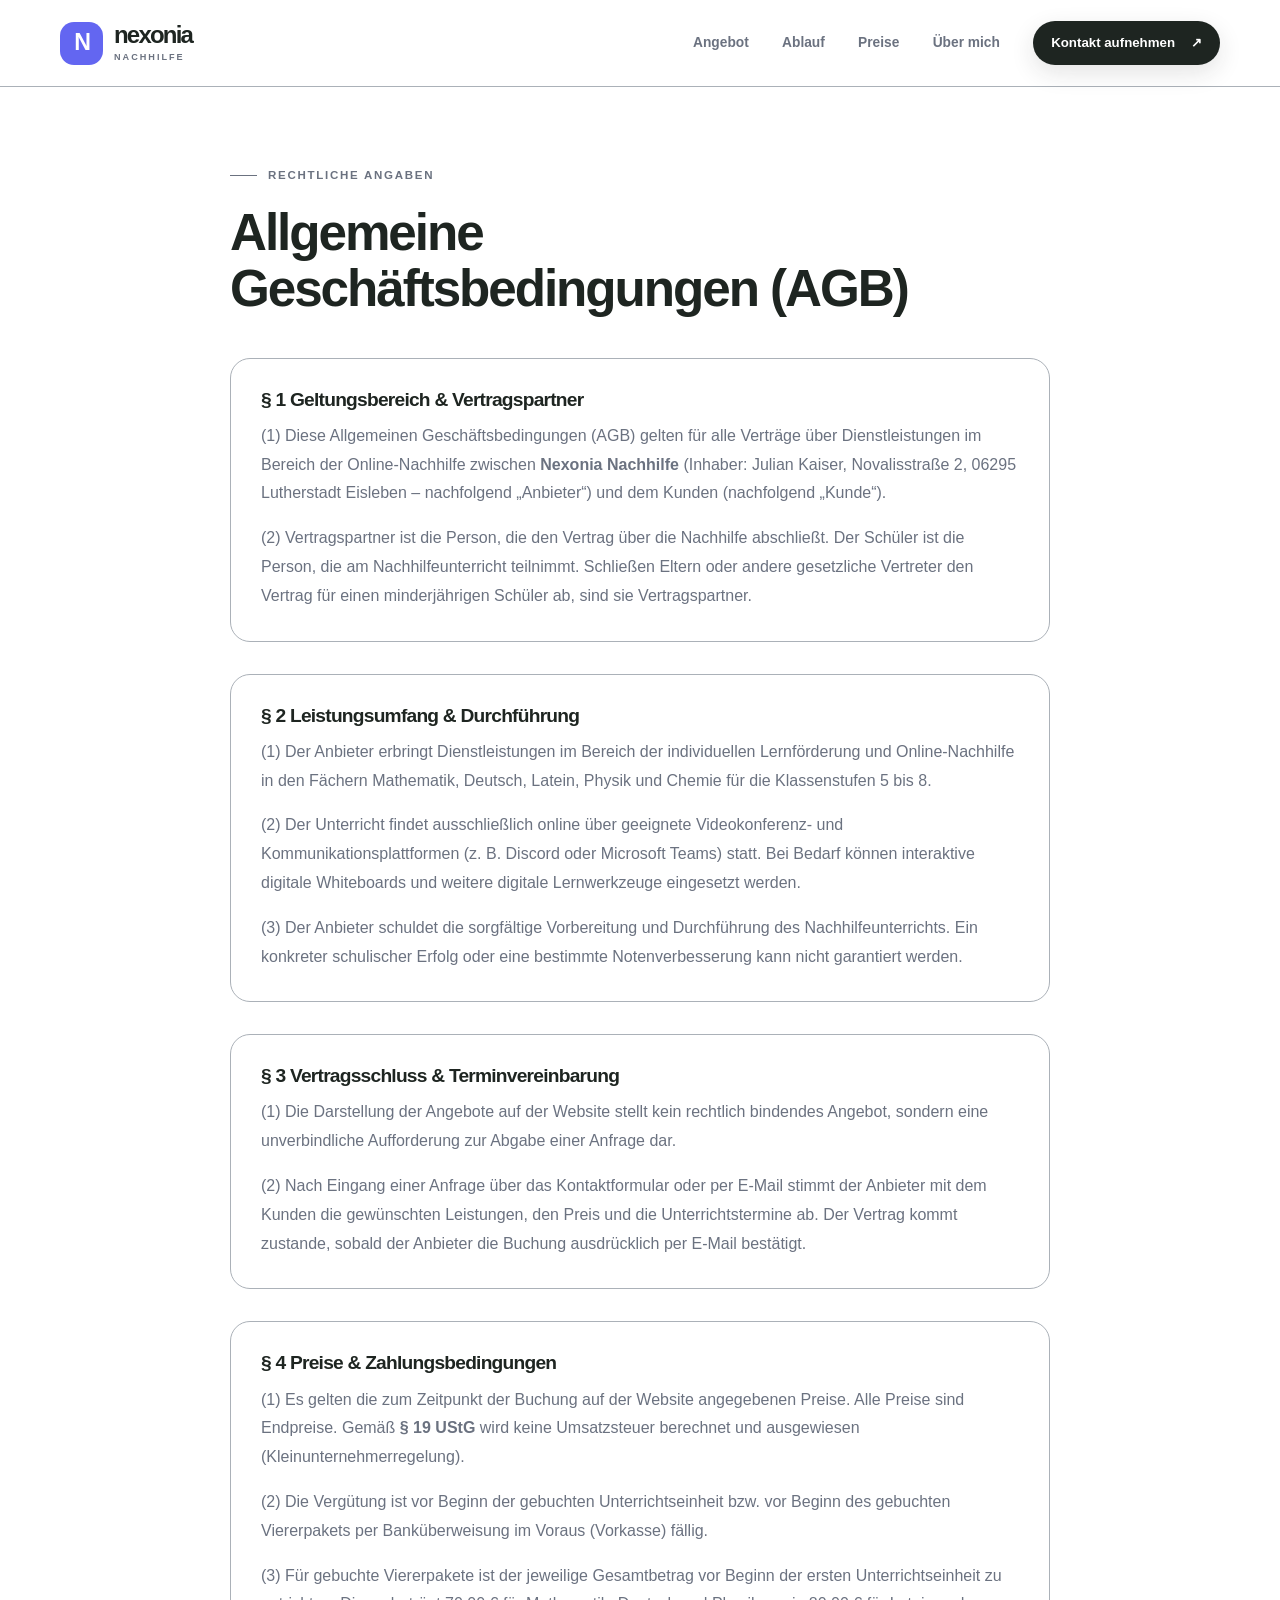
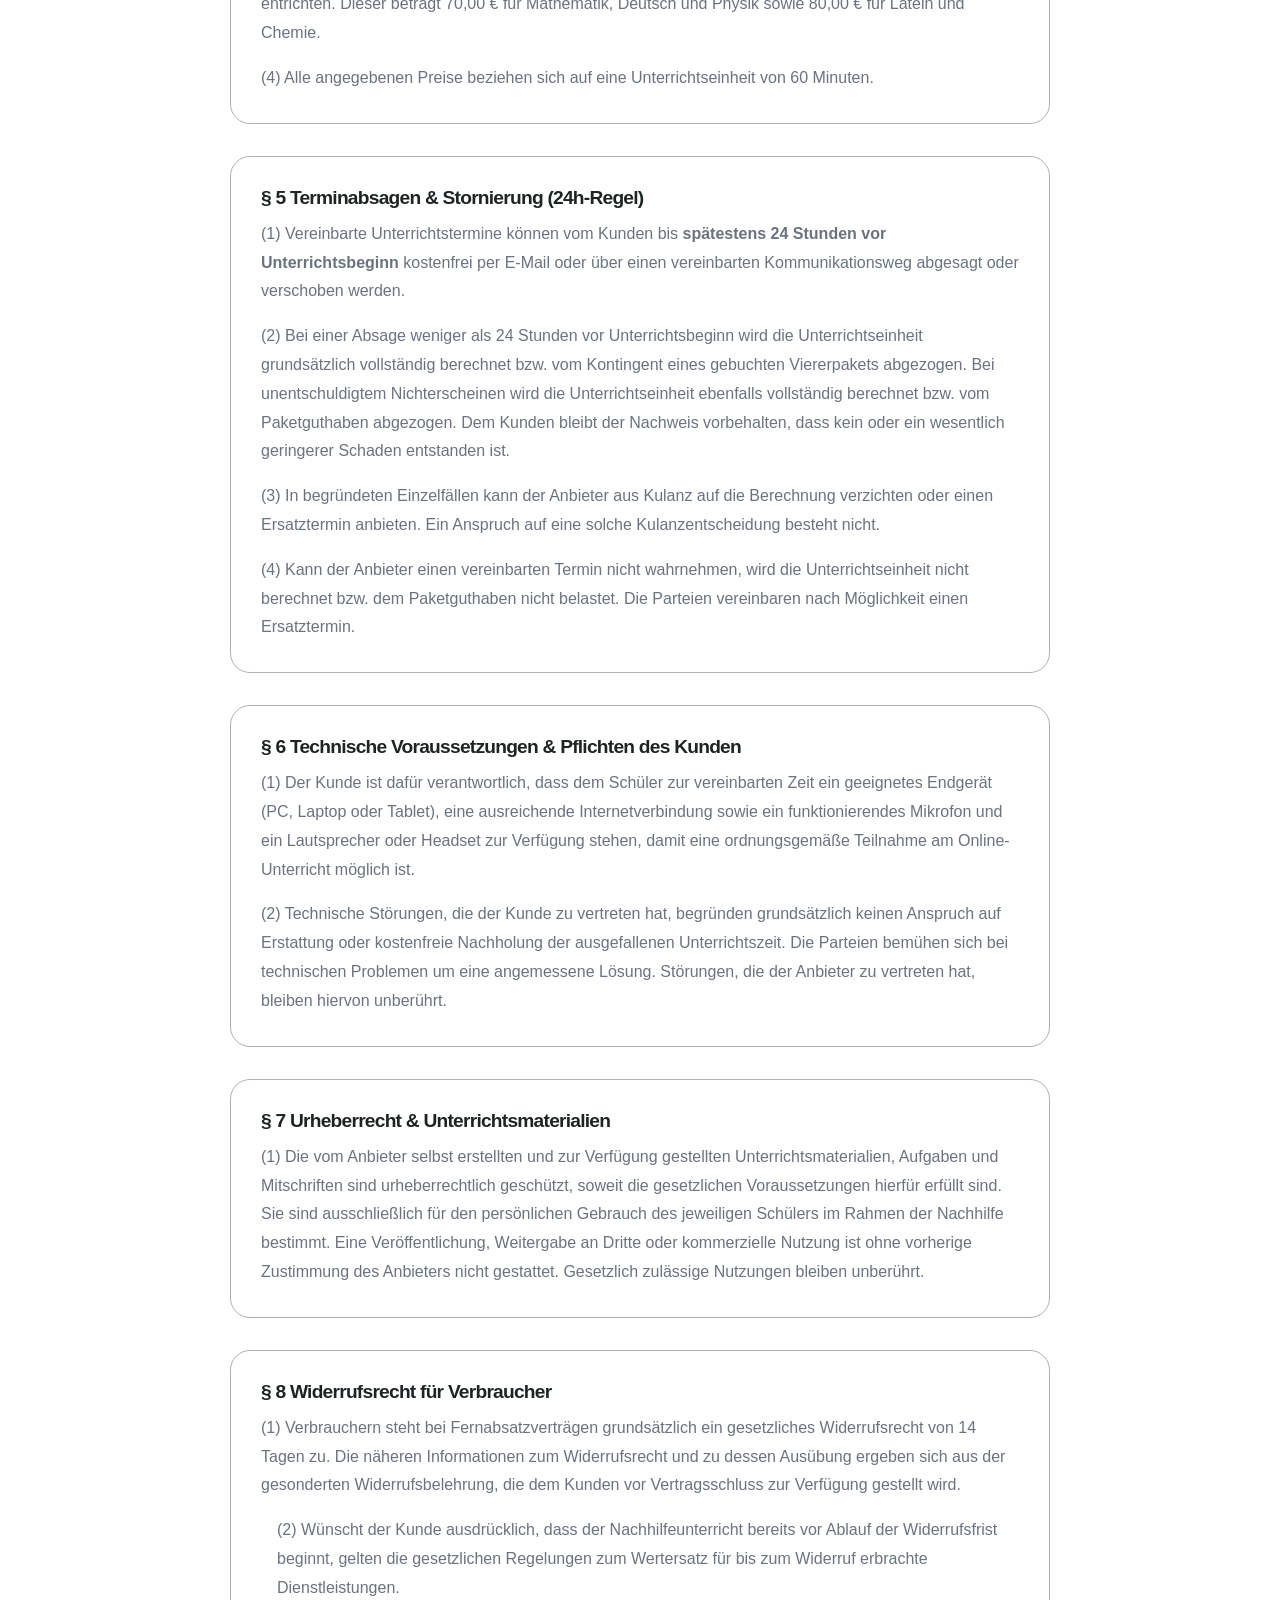
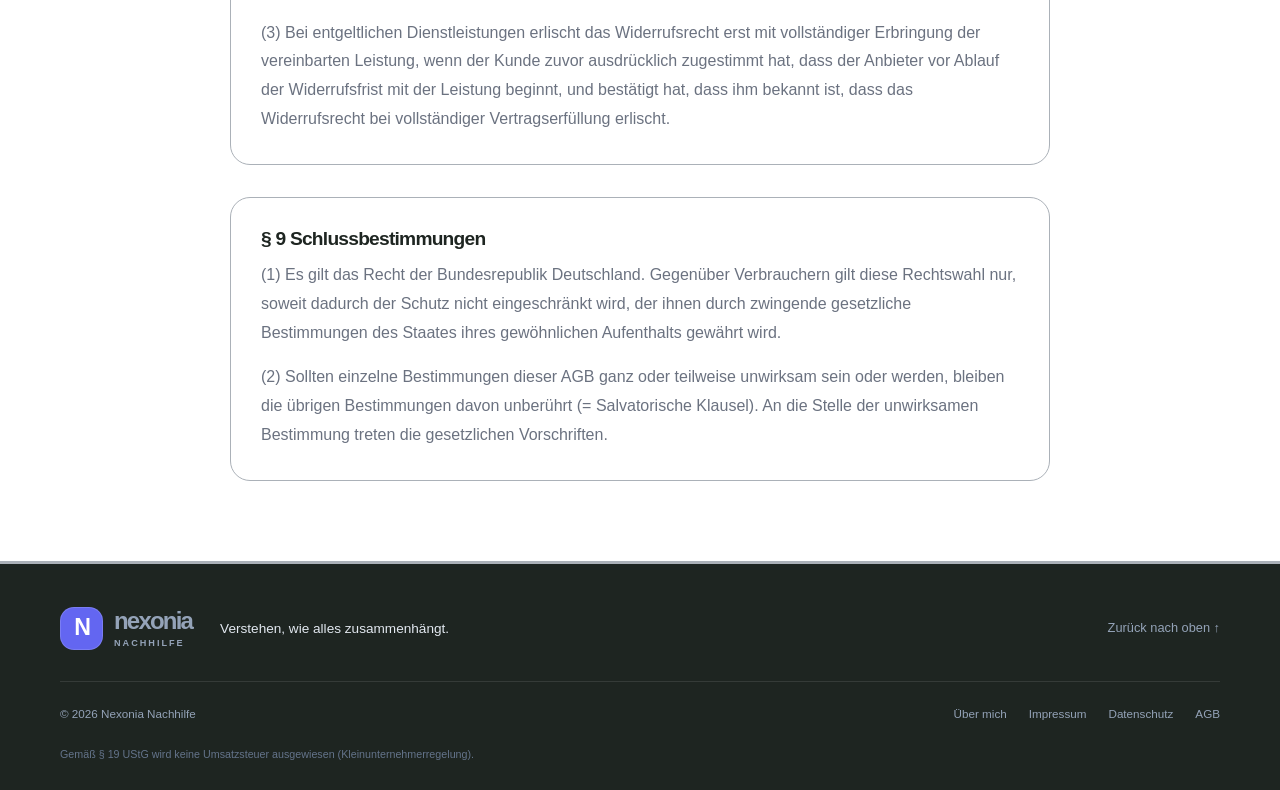
==== commit 57632acf: "AGB und Datenschutz rechtssicher gemacht. Preise überarbeitet, Fächerangebot überarbeitet, Formular " ====
--- a/agb.html
+++ b/agb.html
@@ -6,6 +6,11 @@
     <meta name="description" content="Allgemeine Geschäftsbedingungen (AGB) – Nexonia Nachhilfe: Regelungen zu Unterricht, Buchung, Absagen und Bezahlung.">
     <title>AGB – Nexonia Nachhilfe</title>
     <link rel="stylesheet" href="css/style.css">
+    <link rel="apple-touch-icon" sizes="180x180" href="assets/apple-touch-icon.png">
+    <link rel="icon" type="image/png" sizes="32x32" href="assets/favicon-32x32.png">
+    <link rel="icon" type="image/png" sizes="16x16" href="assets/favicon-16x16.png">
+    <link rel="icon" type="image/png" sizes="16x16" href="assets/favicon.ico">
+    <link rel="manifest" href="assets/site.webmanifest">
     <script src="js/main.js" defer></script>
 </head>
 
@@ -53,7 +58,7 @@
                             (1) Diese Allgemeinen Geschäftsbedingungen (AGB) gelten für alle Verträge über Dienstleistungen im Bereich der Online-Nachhilfe zwischen <strong>Nexonia Nachhilfe</strong> (Inhaber: Julian Kaiser, Novalisstraße 2, 06295 Lutherstadt Eisleben – nachfolgend „Anbieter“) und dem Kunden (nachfolgend „Kunde“).
                         </p>
                         <p style="margin: 0;">
-                            (2) Kunden im Sinne dieser AGB sind sowohl Schülerinnen und Schüler als auch deren gesetzliche Vertreter (Eltern/Erziehungsberechtigte), die den Vertrag im Namen und für Rechnung des Schülers abschließen.
+                            (2) Vertragspartner ist die Person, die den Vertrag über die Nachhilfe abschließt. Der Schüler ist die Person, die am Nachhilfeunterricht teilnimmt. Schließen Eltern oder andere gesetzliche Vertreter den Vertrag für einen minderjährigen Schüler ab, sind sie Vertragspartner.
                         </p>
                     </div>
 
@@ -61,13 +66,13 @@
                     <div class="card" style="background: var(--color-white); border: 1px solid var(--color-line); padding: 30px; border-radius: var(--radius-md);">
                         <h3 style="color: var(--color-ink); font-size: 1.2rem; margin-bottom: 0.75rem;">§ 2 Leistungsumfang & Durchführung</h3>
                         <p style="margin-bottom: 1rem;">
-                            (1) Der Anbieter erbringt Dienstleistungen im Bereich der individuellen Lernförderung und Online-Nachhilfe in den Fächern Mathematik, Deutsch und Latein für die Klassenstufen 5 bis 8.
-                        </p>
-                        <p style="margin-bottom: 1rem;">
-                            (2) Der Unterricht findet ausschließlich online über Videokonferenz- und Kommunikationsplattformen (z. B. Discord oder Microsoft Teams) sowie interaktive digitale Whiteboards statt.
-                        </p>
-                        <p style="margin: 0;">
-                            (3) Der Anbieter schuldet die sorgfältige Vorbereitung und Durchführung des Nachhilfeunterrichts. Ein konkreter schulischer Erfolg oder eine bestimmte Notenverbesserung kann rechtlich nicht garantiert werden.
+                            (1) Der Anbieter erbringt Dienstleistungen im Bereich der individuellen Lernförderung und Online-Nachhilfe in den Fächern Mathematik, Deutsch, Latein, Physik und Chemie für die Klassenstufen 5 bis 8.
+                        </p>
+                        <p style="margin-bottom: 1rem;">
+                            (2) Der Unterricht findet ausschließlich online über geeignete Videokonferenz- und Kommunikationsplattformen (z. B. Discord oder Microsoft Teams) statt. Bei Bedarf können interaktive digitale Whiteboards und weitere digitale Lernwerkzeuge eingesetzt werden.
+                        </p>
+                        <p style="margin: 0;">
+                            (3) Der Anbieter schuldet die sorgfältige Vorbereitung und Durchführung des Nachhilfeunterrichts. Ein konkreter schulischer Erfolg oder eine bestimmte Notenverbesserung kann nicht garantiert werden.
                         </p>
                     </div>
 
@@ -78,7 +83,7 @@
                             (1) Die Darstellung der Angebote auf der Website stellt kein rechtlich bindendes Angebot, sondern eine unverbindliche Aufforderung zur Abgabe einer Anfrage dar.
                         </p>
                         <p style="margin: 0;">
-                            (2) Nach Absendung einer Anfrage über das Kontaktformular oder per E-Mail stimmt der Anbieter den Unterrichtstermin und den Leistungsumfang mit dem Kunden ab. Der Vertrag kommt durch die ausdrückliche Bestätigung des Termins bzw. der Buchung per E-Mail zustande.
+                            (2) Nach Eingang einer Anfrage über das Kontaktformular oder per E-Mail stimmt der Anbieter mit dem Kunden die gewünschten Leistungen, den Preis und die Unterrichtstermine ab. Der Vertrag kommt zustande, sobald der Anbieter die Buchung ausdrücklich per E-Mail bestätigt.
                         </p>
                     </div>
 
@@ -89,10 +94,13 @@
                             (1) Es gelten die zum Zeitpunkt der Buchung auf der Website angegebenen Preise. Alle Preise sind Endpreise. Gemäß <strong>§ 19 UStG</strong> wird keine Umsatzsteuer berechnet und ausgewiesen (Kleinunternehmerregelung).
                         </p>
                         <p style="margin-bottom: 1rem;">
-                            (2) Die Vergütung ist vor Beginn der gebuchten Unterrichtseinheit bzw. vor Beginn des 4er-Blocks per Banküberweisung im Voraus (Vorkasse) fällig.
-                        </p>
-                        <p style="margin: 0;">
-                            (3) Werden vereinbarte 4er-Blöcke gebucht, ist der Gesamtbetrag von 60,00 € vor Antritt der ersten Einheit zu entrichten.
+                            (2) Die Vergütung ist vor Beginn der gebuchten Unterrichtseinheit bzw. vor Beginn des gebuchten Viererpakets per Banküberweisung im Voraus (Vorkasse) fällig.
+                        </p>
+                        <p style="margin-bottom: 1rem;">
+                            (3) Für gebuchte Viererpakete ist der jeweilige Gesamtbetrag vor Beginn der ersten Unterrichtseinheit zu entrichten. Dieser beträgt 70,00 € für Mathematik, Deutsch und Physik sowie 80,00 € für Latein und Chemie.
+                        </p>
+                        <p style="margin: 0;">
+                            (4) Alle angegebenen Preise beziehen sich auf eine Unterrichtseinheit von 60 Minuten.
                         </p>
                     </div>
 
@@ -100,13 +108,18 @@
                     <div class="card" style="background: var(--color-white); border: 1px solid var(--color-line); padding: 30px; border-radius: var(--radius-md);">
                         <h3 style="color: var(--color-ink); font-size: 1.2rem; margin-bottom: 0.75rem;">§ 5 Terminabsagen & Stornierung (24h-Regel)</h3>
                         <p style="margin-bottom: 1rem;">
-                            (1) Vereinbarte Unterrichtstermine können vom Kunden bis zu <strong>24 Stunden vor dem Termin</strong> kostenfrei per E-Mail oder Nachricht abgesagt oder verschoben werden.
-                        </p>
-                        <p style="margin-bottom: 1rem;">
-                            (2) Bei einer Absage weniger als 24 Stunden vor Unterrichtsbeginn sowie bei unentschuldigtem Nichterscheinen des Schülers verfällt der Anspruch auf Nachholung der Unterrichtseinheit. Die Unterrichtsstunde wird in diesem Fall voll berechnet bzw. vom Kontingent des 4er-Blocks abgezogen.
-                        </p>
-                        <p style="margin: 0;">
-                            (3) Bei einer Verhinderung des Anbieters (z. B. wegen Krankheit) wird die Stunde nicht berechnet und baldmöglichst ein Ersatztermin vereinbart.
+                            (1) Vereinbarte Unterrichtstermine können vom Kunden bis <strong>spätestens 24 Stunden vor Unterrichtsbeginn</strong> kostenfrei per E-Mail oder über einen vereinbarten Kommunikationsweg abgesagt oder verschoben werden.
+                        </p>
+                        <p style="margin-bottom: 1rem;">
+                            (2) Bei einer Absage weniger als 24 Stunden vor Unterrichtsbeginn wird die Unterrichtseinheit grundsätzlich vollständig berechnet bzw. vom Kontingent eines gebuchten Viererpakets abgezogen. 
+                            Bei unentschuldigtem Nichterscheinen wird die Unterrichtseinheit ebenfalls vollständig berechnet bzw. vom Paketguthaben abgezogen. 
+                            Dem Kunden bleibt der Nachweis vorbehalten, dass kein oder ein wesentlich geringerer Schaden entstanden ist.
+                        </p>
+                        <p style="margin-bottom: 1rem;">
+                            (3) In begründeten Einzelfällen kann der Anbieter aus Kulanz auf die Berechnung verzichten oder einen Ersatztermin anbieten. Ein Anspruch auf eine solche Kulanzentscheidung besteht nicht.
+                        </p>
+                        <p style="margin: 0;">
+                            (4) Kann der Anbieter einen vereinbarten Termin nicht wahrnehmen, wird die Unterrichtseinheit nicht berechnet bzw. dem Paketguthaben nicht belastet. Die Parteien vereinbaren nach Möglichkeit einen Ersatztermin.
                         </p>
                     </div>
 
@@ -114,10 +127,12 @@
                     <div class="card" style="background: var(--color-white); border: 1px solid var(--color-line); padding: 30px; border-radius: var(--radius-md);">
                         <h3 style="color: var(--color-ink); font-size: 1.2rem; margin-bottom: 0.75rem;">§ 6 Technische Voraussetzungen & Pflichten des Kunden</h3>
                         <p style="margin-bottom: 1rem;">
-                            (1) Der Kunde ist dafür verantwortlich, dass dem Schüler zur vereinbarten Zeit ein geeignetes Endgerät (PC, Laptop oder Tablet) mit funktionierender Internetverbindung, Mikrofon und Lautsprecher/Headset zur Verfügung steht.
-                        </p>
-                        <p style="margin: 0;">
-                            (2) Technische Störungen auf Seiten des Kunden berechtigen nicht zur Erstattung oder kostenfreien Nachholung der Unterrichtszeit, sofern der Anbieter die Störung nicht zu vertreten hat.
+                            (1) Der Kunde ist dafür verantwortlich, dass dem Schüler zur vereinbarten Zeit ein geeignetes Endgerät (PC, Laptop oder Tablet), 
+                            eine ausreichende Internetverbindung sowie ein funktionierendes Mikrofon und ein Lautsprecher oder Headset zur Verfügung stehen, damit eine ordnungsgemäße Teilnahme am Online-Unterricht möglich ist.
+                        </p>
+                        <p style="margin: 0;">
+                            (2) Technische Störungen, die der Kunde zu vertreten hat, begründen grundsätzlich keinen Anspruch auf Erstattung oder kostenfreie Nachholung der ausgefallenen Unterrichtszeit. 
+                            Die Parteien bemühen sich bei technischen Problemen um eine angemessene Lösung. Störungen, die der Anbieter zu vertreten hat, bleiben hiervon unberührt.
                         </p>
                     </div>
 
@@ -125,7 +140,9 @@
                     <div class="card" style="background: var(--color-white); border: 1px solid var(--color-line); padding: 30px; border-radius: var(--radius-md);">
                         <h3 style="color: var(--color-ink); font-size: 1.2rem; margin-bottom: 0.75rem;">§ 7 Urheberrecht & Unterrichtsmaterialien</h3>
                         <p style="margin: 0;">
-                            Vom Anbieter zur Verfügung gestellte Unterrichtsmaterialien, Aufgaben und Mitschriften sind urheberrechtlich geschützt. Sie sind ausschließlich für den persönlichen Gebrauch des Schülers bestimmt. Eine Weitergabe an Dritte oder eine kommerzielle Nutzung ist ohne vorherige schriftliche Zustimmung nicht gestattet.
+                            (1) Die vom Anbieter selbst erstellten und zur Verfügung gestellten Unterrichtsmaterialien, Aufgaben und Mitschriften sind urheberrechtlich geschützt, soweit die gesetzlichen Voraussetzungen hierfür erfüllt sind. 
+                            Sie sind ausschließlich für den persönlichen Gebrauch des jeweiligen Schülers im Rahmen der Nachhilfe bestimmt. 
+                            Eine Veröffentlichung, Weitergabe an Dritte oder kommerzielle Nutzung ist ohne vorherige Zustimmung des Anbieters nicht gestattet. Gesetzlich zulässige Nutzungen bleiben unberührt.
                         </p>
                     </div>
 
@@ -133,10 +150,15 @@
                     <div class="card" style="background: var(--color-white); border: 1px solid var(--color-line); padding: 30px; border-radius: var(--radius-md);">
                         <h3 style="color: var(--color-ink); font-size: 1.2rem; margin-bottom: 0.75rem;">§ 8 Widerrufsrecht für Verbraucher</h3>
                         <p style="margin-bottom: 1rem;">
-                            Verbrauchern steht bei außerhalb von Geschäftsräumen geschlossenen Verträgen und bei Fernabsatzverträgen ein gesetzliches Widerrufsrecht von 14 Tagen zu.
-                        </p>
-                        <p style="margin: 0;">
-                            Wünscht der Kunde, dass die Dienstleistung bereits vor Ablauf der 14-tägigen Widerrufsfrist beginnt, bestätigt er dies bei der Buchung und stimmt zu, dass das Widerrufsrecht bei vollständiger Erfüllung der Leistung erlischt.
+                            (1) Verbrauchern steht bei Fernabsatzverträgen grundsätzlich ein gesetzliches Widerrufsrecht von 14 Tagen zu. 
+                            Die näheren Informationen zum Widerrufsrecht und zu dessen Ausübung ergeben sich aus der gesonderten Widerrufsbelehrung, die dem Kunden vor Vertragsschluss zur Verfügung gestellt wird.
+                        </p>
+                        <p style="margin: 1rem;">
+                            (2) Wünscht der Kunde ausdrücklich, dass der Nachhilfeunterricht bereits vor Ablauf der Widerrufsfrist beginnt, gelten die gesetzlichen Regelungen zum Wertersatz für bis zum Widerruf erbrachte Dienstleistungen.
+                        </p>
+                        <p style="margin: 0;">
+                            (3) Bei entgeltlichen Dienstleistungen erlischt das Widerrufsrecht erst mit vollständiger Erbringung der vereinbarten Leistung, wenn der Kunde zuvor ausdrücklich zugestimmt hat, 
+                            dass der Anbieter vor Ablauf der Widerrufsfrist mit der Leistung beginnt, und bestätigt hat, dass ihm bekannt ist, dass das Widerrufsrecht bei vollständiger Vertragserfüllung erlischt.
                         </p>
                     </div>
 
@@ -144,10 +166,12 @@
                     <div class="card" style="background: var(--color-white); border: 1px solid var(--color-line); padding: 30px; border-radius: var(--radius-md);">
                         <h3 style="color: var(--color-ink); font-size: 1.2rem; margin-bottom: 0.75rem;">§ 9 Schlussbestimmungen</h3>
                         <p style="margin-bottom: 1rem;">
-                            (1) Es gilt das Recht der Bundesrepublik Deutschland.
-                        </p>
-                        <p style="margin: 0;">
-                            (2) Sollte eine Bestimmung dieser AGB unwirksam oder undurchführbar sein oder werden, bleibt die Wirksamkeit der übrigen Bestimmungen davon unberührt (Salvatorische Klausel).
+                            (1) Es gilt das Recht der Bundesrepublik Deutschland. Gegenüber Verbrauchern gilt diese Rechtswahl nur, soweit dadurch der Schutz nicht eingeschränkt wird, 
+                            der ihnen durch zwingende gesetzliche Bestimmungen des Staates ihres gewöhnlichen Aufenthalts gewährt wird.
+                        </p>
+                        <p style="margin: 0;">
+                            (2) Sollten einzelne Bestimmungen dieser AGB ganz oder teilweise unwirksam sein oder werden, bleiben die übrigen Bestimmungen davon unberührt (= Salvatorische Klausel). 
+                            An die Stelle der unwirksamen Bestimmung treten die gesetzlichen Vorschriften.
                         </p>
                     </div>
 
--- a/css/style.css
+++ b/css/style.css
@@ -1305,4 +1305,152 @@
     opacity: 1;
     transform: translateY(0);
   }
+}
+
+
+/* CONTACT SECTION STYLES */
+.contact-grid {
+    display: grid;
+    grid-template-columns: 1fr 1.25fr;
+    gap: 4rem;
+    align-items: start;
+}
+
+.contact-info .contact-description {
+    color: var(--color-muted);
+    font-size: 1.05rem;
+    line-height: 1.6;
+    margin-top: 1rem;
+    margin-bottom: 2.5rem;
+}
+
+.contact-messengers {
+    border-top: 1px solid var(--color-line);
+    padding-top: 1.5rem;
+}
+
+.messenger-title {
+    font-size: 0.9rem;
+    font-weight: 600;
+    color: var(--color-ink);
+    margin-bottom: 1rem;
+}
+
+.messenger-links {
+    display: flex;
+    flex-direction: column;
+    gap: 0.75rem;
+}
+
+.messenger-link {
+    display: flex;
+    justify-content: space-between;
+    align-items: center;
+    padding: 12px 16px;
+    background: var(--color-white);
+    border: 1px solid var(--color-line);
+    border-radius: var(--radius-sm);
+    color: var(--color-ink);
+    text-decoration: none;
+    font-size: 0.9rem;
+    transition: all 0.2s ease;
+}
+
+.messenger-link:hover {
+    border-color: var(--color-violet);
+    transform: translateY(-1px);
+}
+
+.contact-card {
+    background: var(--color-white);
+    border: 1px solid var(--color-line);
+    padding: 2.5rem;
+    border-radius: var(--radius-lg);
+    box-shadow: var(--shadow-card);
+}
+
+/* FORM ELEMENTS */
+.form-row {
+    display: grid;
+    grid-template-columns: 1fr 1fr;
+    gap: 1.25rem;
+}
+
+.form-group {
+    margin-bottom: 1.25rem;
+}
+
+.form-group label {
+    display: block;
+    font-size: 0.85rem;
+    font-weight: 600;
+    color: var(--color-ink);
+    margin-bottom: 0.4rem;
+}
+
+.form-group input,
+.form-group select,
+.form-group textarea {
+    width: 100%;
+    padding: 12px 14px;
+    border: 1px solid var(--color-line);
+    border-radius: var(--radius-sm);
+    font-family: inherit;
+    font-size: 0.95rem;
+    background: var(--color-bg);
+    color: var(--color-ink);
+    transition: border-color 0.2s ease;
+}
+
+.form-group input:focus,
+.form-group select:focus,
+.form-group textarea:focus {
+    outline: none;
+    border-color: var(--color-violet);
+}
+
+.form-checkbox {
+    display: flex;
+    align-items: flex-start;
+    gap: 0.6rem;
+    margin-bottom: 1.5rem;
+}
+
+.form-checkbox input {
+    margin-top: 3px;
+}
+
+.form-checkbox label {
+    font-size: 0.8rem;
+    color: var(--color-muted);
+    line-height: 1.4;
+}
+
+.form-checkbox a {
+    color: var(--color-violet);
+    text-decoration: underline;
+}
+
+.button-full {
+    width: 100%;
+    justify-content: center;
+    padding: 14px;
+}
+
+.form-result {
+    margin-top: 1rem;
+    text-align: center;
+    font-size: 0.9rem;
+    font-weight: 500;
+}
+
+/* MOBILE RESPONSIVE */
+@media (max-width: 768px) {
+    .contact-grid {
+        grid-template-columns: 1fr;
+        gap: 2.5rem;
+    }
+    .form-row {
+        grid-template-columns: 1fr;
+    }
 }
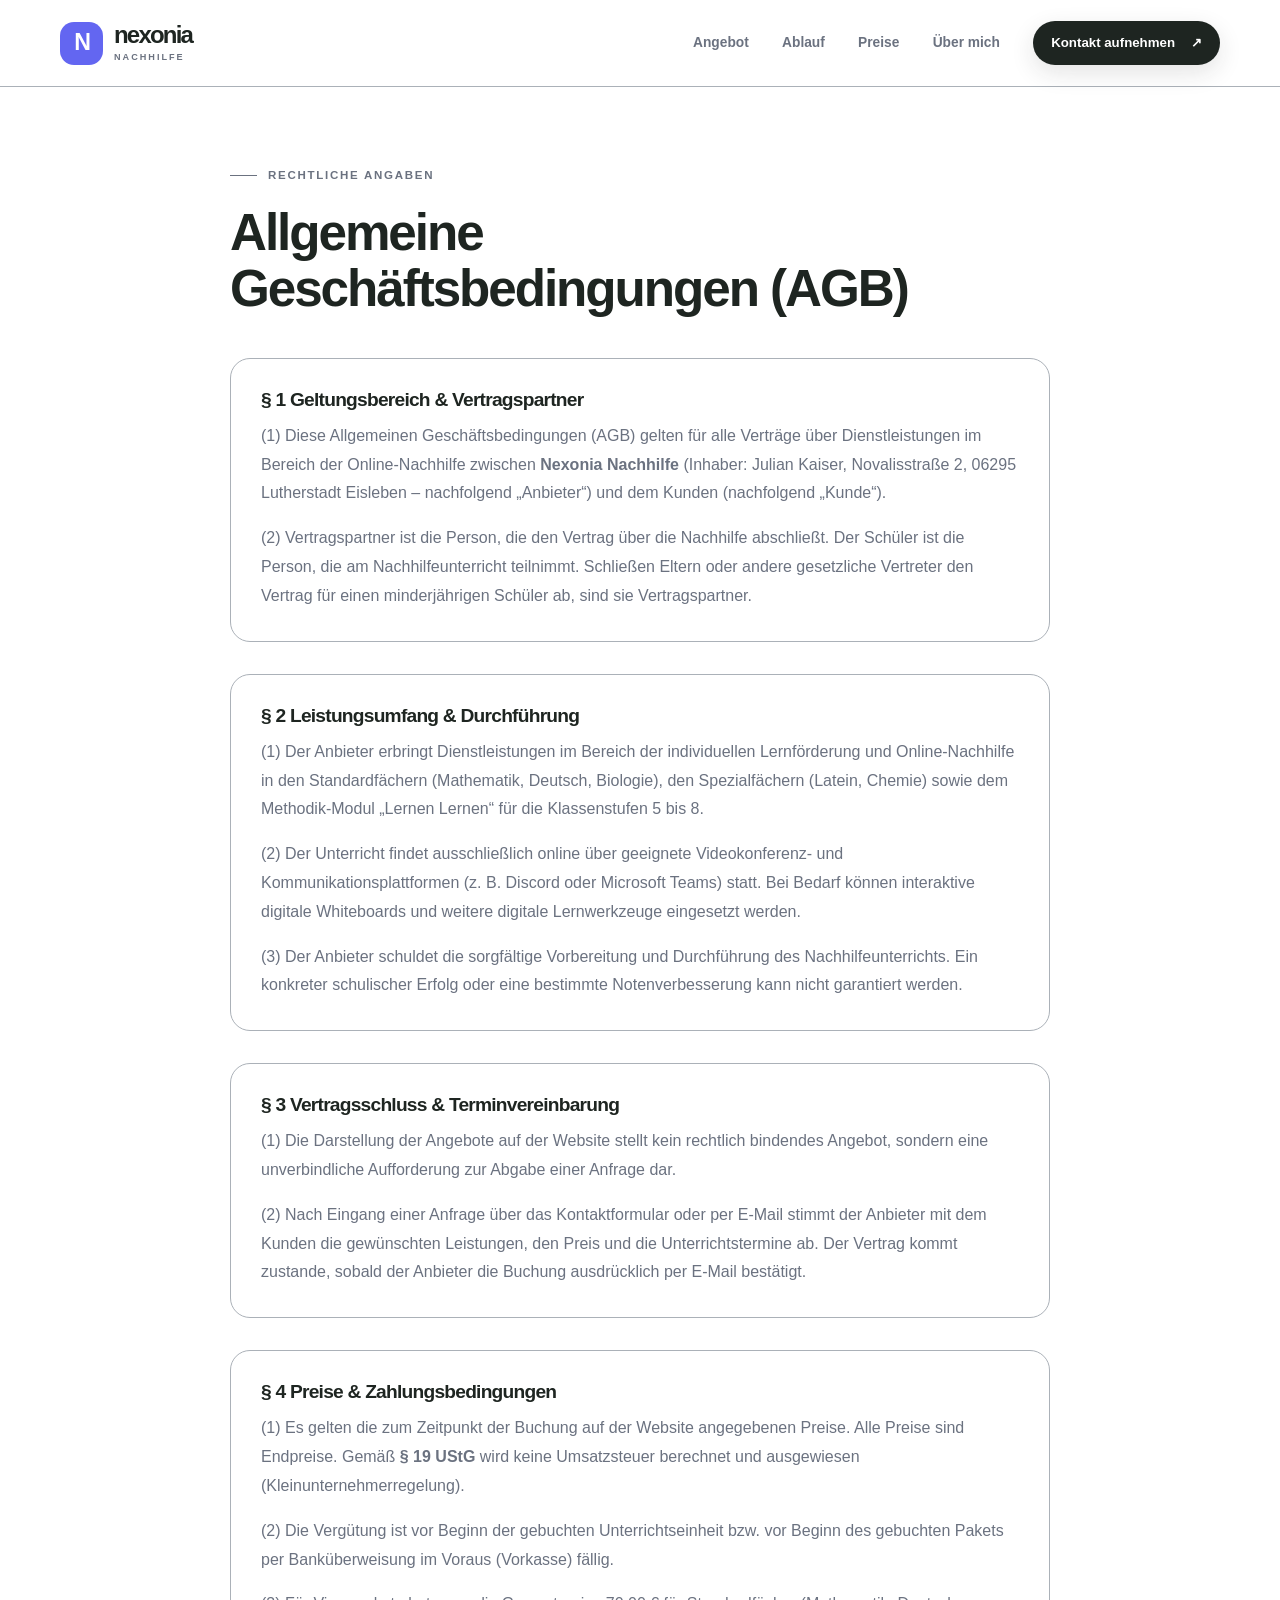
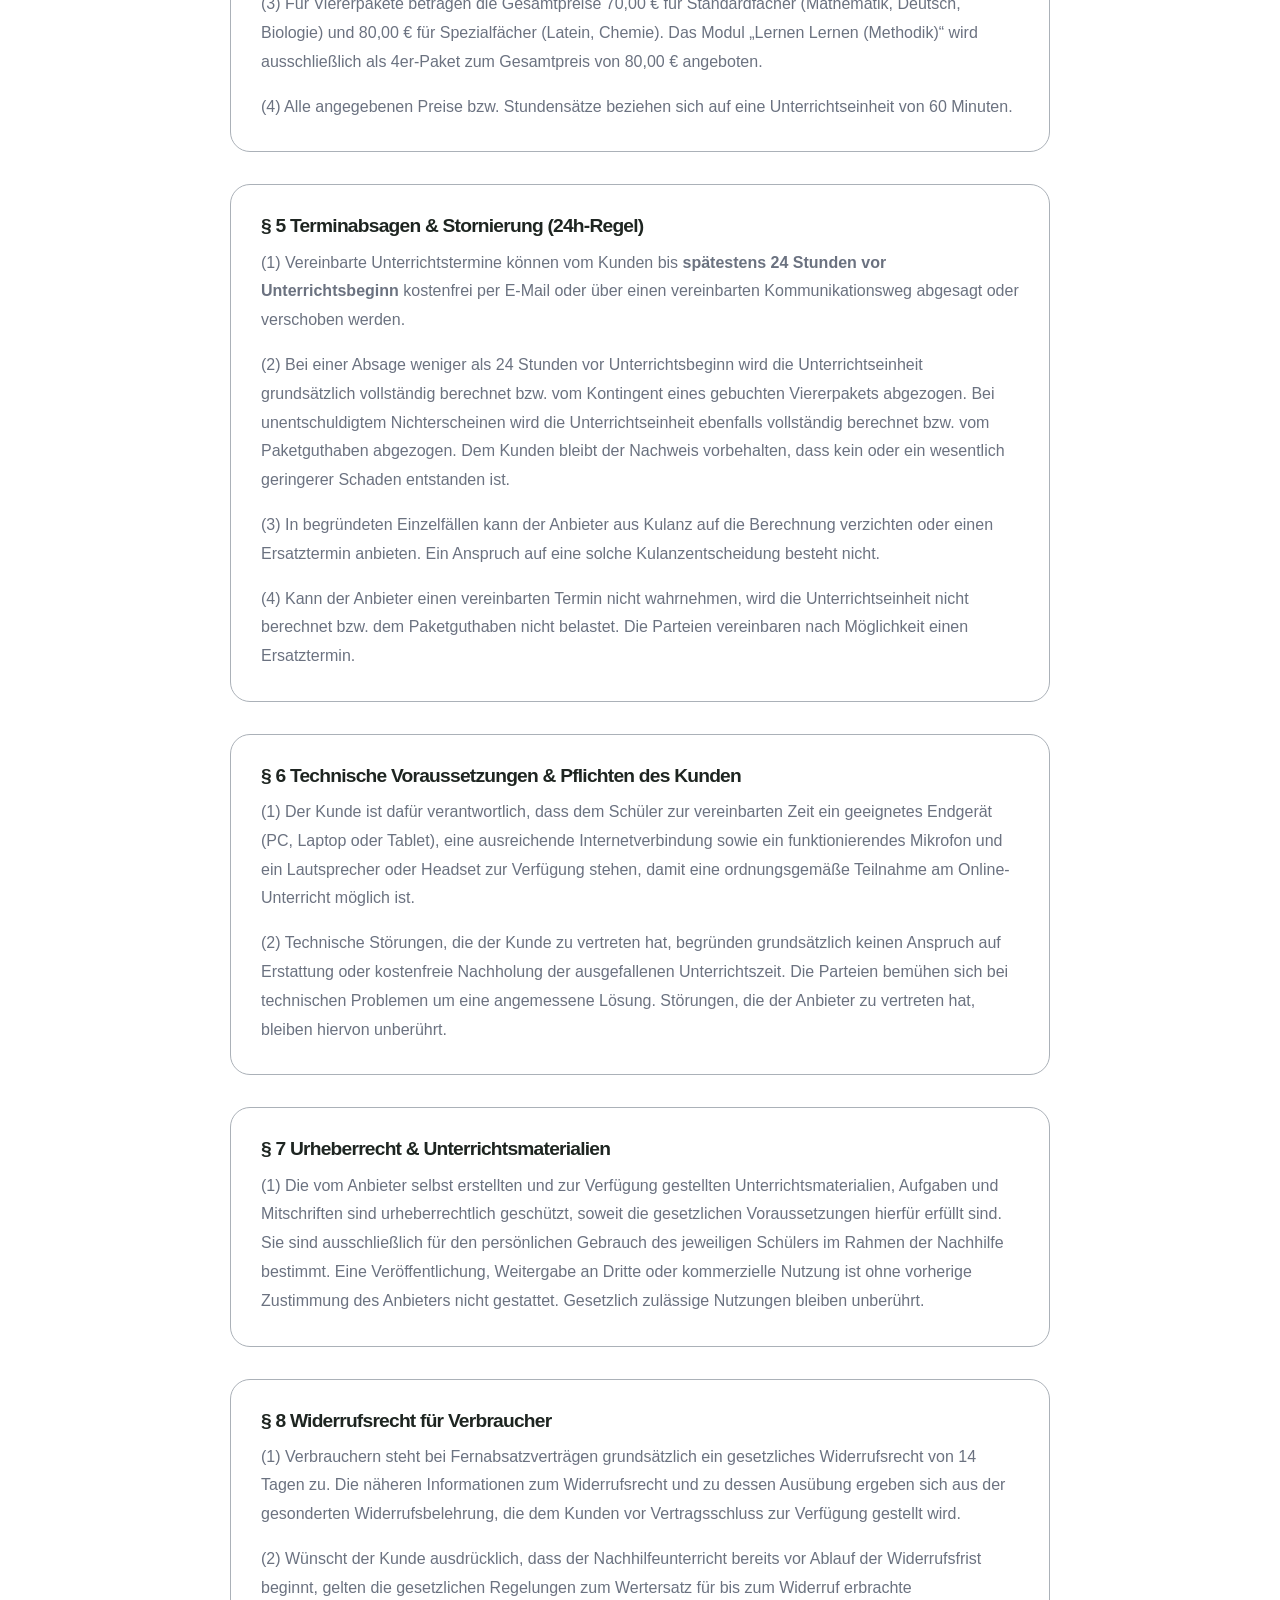
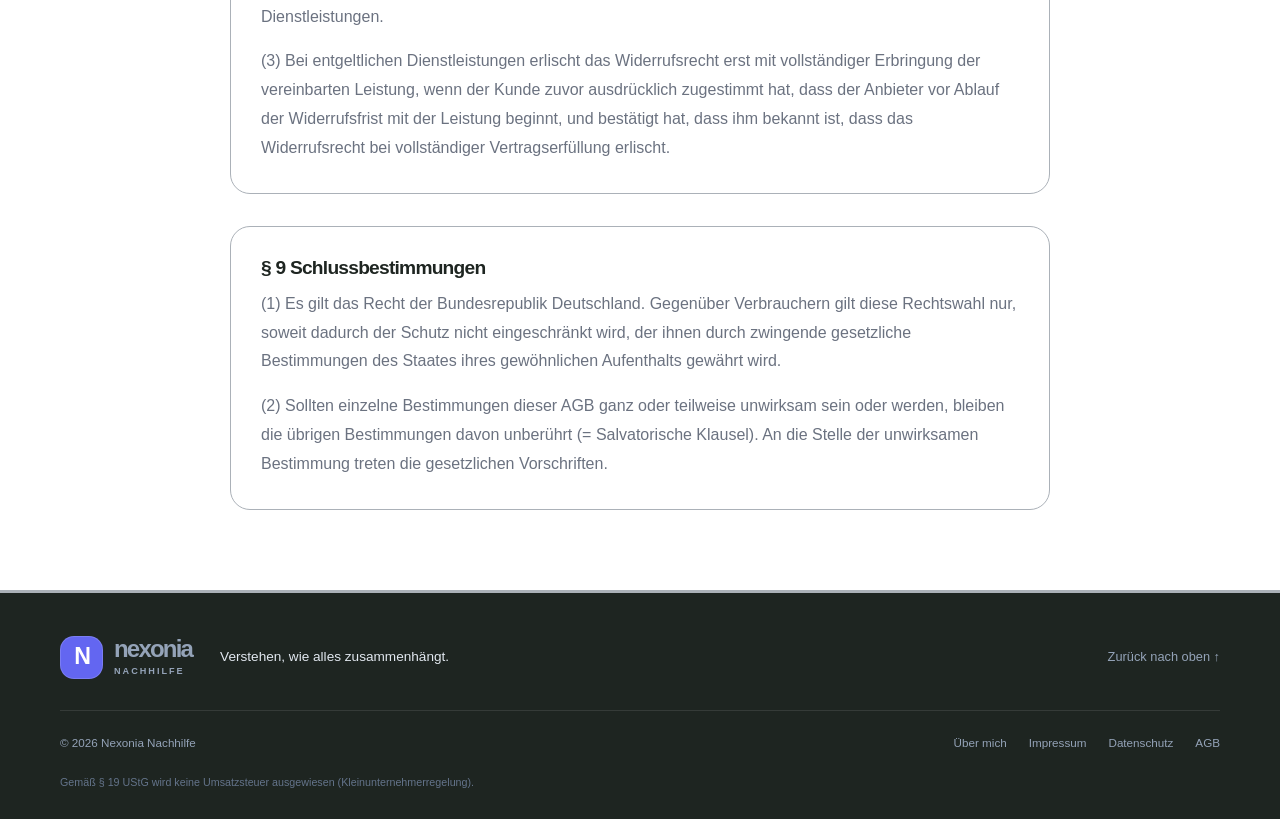
==== commit e2c4d7d4: "Fächerangebot überarbeitet --> daraus folgend: Kontaktformular, AGB usw. angepasst" ====
--- a/agb.html
+++ b/agb.html
@@ -66,7 +66,7 @@
                     <div class="card" style="background: var(--color-white); border: 1px solid var(--color-line); padding: 30px; border-radius: var(--radius-md);">
                         <h3 style="color: var(--color-ink); font-size: 1.2rem; margin-bottom: 0.75rem;">§ 2 Leistungsumfang & Durchführung</h3>
                         <p style="margin-bottom: 1rem;">
-                            (1) Der Anbieter erbringt Dienstleistungen im Bereich der individuellen Lernförderung und Online-Nachhilfe in den Fächern Mathematik, Deutsch, Latein, Physik und Chemie für die Klassenstufen 5 bis 8.
+                            (1) Der Anbieter erbringt Dienstleistungen im Bereich der individuellen Lernförderung und Online-Nachhilfe in den Standardfächern (Mathematik, Deutsch, Biologie), den Spezialfächern (Latein, Chemie) sowie dem Methodik-Modul „Lernen Lernen“ für die Klassenstufen 5 bis 8.
                         </p>
                         <p style="margin-bottom: 1rem;">
                             (2) Der Unterricht findet ausschließlich online über geeignete Videokonferenz- und Kommunikationsplattformen (z. B. Discord oder Microsoft Teams) statt. Bei Bedarf können interaktive digitale Whiteboards und weitere digitale Lernwerkzeuge eingesetzt werden.
@@ -94,13 +94,13 @@
                             (1) Es gelten die zum Zeitpunkt der Buchung auf der Website angegebenen Preise. Alle Preise sind Endpreise. Gemäß <strong>§ 19 UStG</strong> wird keine Umsatzsteuer berechnet und ausgewiesen (Kleinunternehmerregelung).
                         </p>
                         <p style="margin-bottom: 1rem;">
-                            (2) Die Vergütung ist vor Beginn der gebuchten Unterrichtseinheit bzw. vor Beginn des gebuchten Viererpakets per Banküberweisung im Voraus (Vorkasse) fällig.
-                        </p>
-                        <p style="margin-bottom: 1rem;">
-                            (3) Für gebuchte Viererpakete ist der jeweilige Gesamtbetrag vor Beginn der ersten Unterrichtseinheit zu entrichten. Dieser beträgt 70,00 € für Mathematik, Deutsch und Physik sowie 80,00 € für Latein und Chemie.
-                        </p>
-                        <p style="margin: 0;">
-                            (4) Alle angegebenen Preise beziehen sich auf eine Unterrichtseinheit von 60 Minuten.
+                            (2) Die Vergütung ist vor Beginn der gebuchten Unterrichtseinheit bzw. vor Beginn des gebuchten Pakets per Banküberweisung im Voraus (Vorkasse) fällig.
+                        </p>
+                        <p style="margin-bottom: 1rem;">
+                            (3) Für Viererpakete betragen die Gesamtpreise 70,00 € für Standardfächer (Mathematik, Deutsch, Biologie) und 80,00 € für Spezialfächer (Latein, Chemie). Das Modul „Lernen Lernen (Methodik)“ wird ausschließlich als 4er-Paket zum Gesamtpreis von 80,00 € angeboten.
+                        </p>
+                        <p style="margin: 0;">
+                            (4) Alle angegebenen Preise bzw. Stundensätze beziehen sich auf eine Unterrichtseinheit von 60 Minuten.
                         </p>
                     </div>
 
@@ -153,7 +153,7 @@
                             (1) Verbrauchern steht bei Fernabsatzverträgen grundsätzlich ein gesetzliches Widerrufsrecht von 14 Tagen zu. 
                             Die näheren Informationen zum Widerrufsrecht und zu dessen Ausübung ergeben sich aus der gesonderten Widerrufsbelehrung, die dem Kunden vor Vertragsschluss zur Verfügung gestellt wird.
                         </p>
-                        <p style="margin: 1rem;">
+                        <p style="margin-bottom: 1rem;">
                             (2) Wünscht der Kunde ausdrücklich, dass der Nachhilfeunterricht bereits vor Ablauf der Widerrufsfrist beginnt, gelten die gesetzlichen Regelungen zum Wertersatz für bis zum Widerruf erbrachte Dienstleistungen.
                         </p>
                         <p style="margin: 0;">
--- a/css/style.css
+++ b/css/style.css
@@ -1400,6 +1400,7 @@
     background: var(--color-bg);
     color: var(--color-ink);
     transition: border-color 0.2s ease;
+    resize: vertical;
 }
 
 .form-group input:focus,
@@ -1453,4 +1454,15 @@
     .form-row {
         grid-template-columns: 1fr;
     }
+}
+
+
+/* Optisches Ausgrauen bei deaktivierten Formularfeldern */
+.form-group select:disabled,
+.form-group input:disabled {
+    background-color: var(--color-bg-alt, #f1f5f9);
+    color: var(--color-muted, #94a3b8);
+    opacity: 0.7;
+    cursor: not-allowed;
+    border-color: var(--color-line);
 }
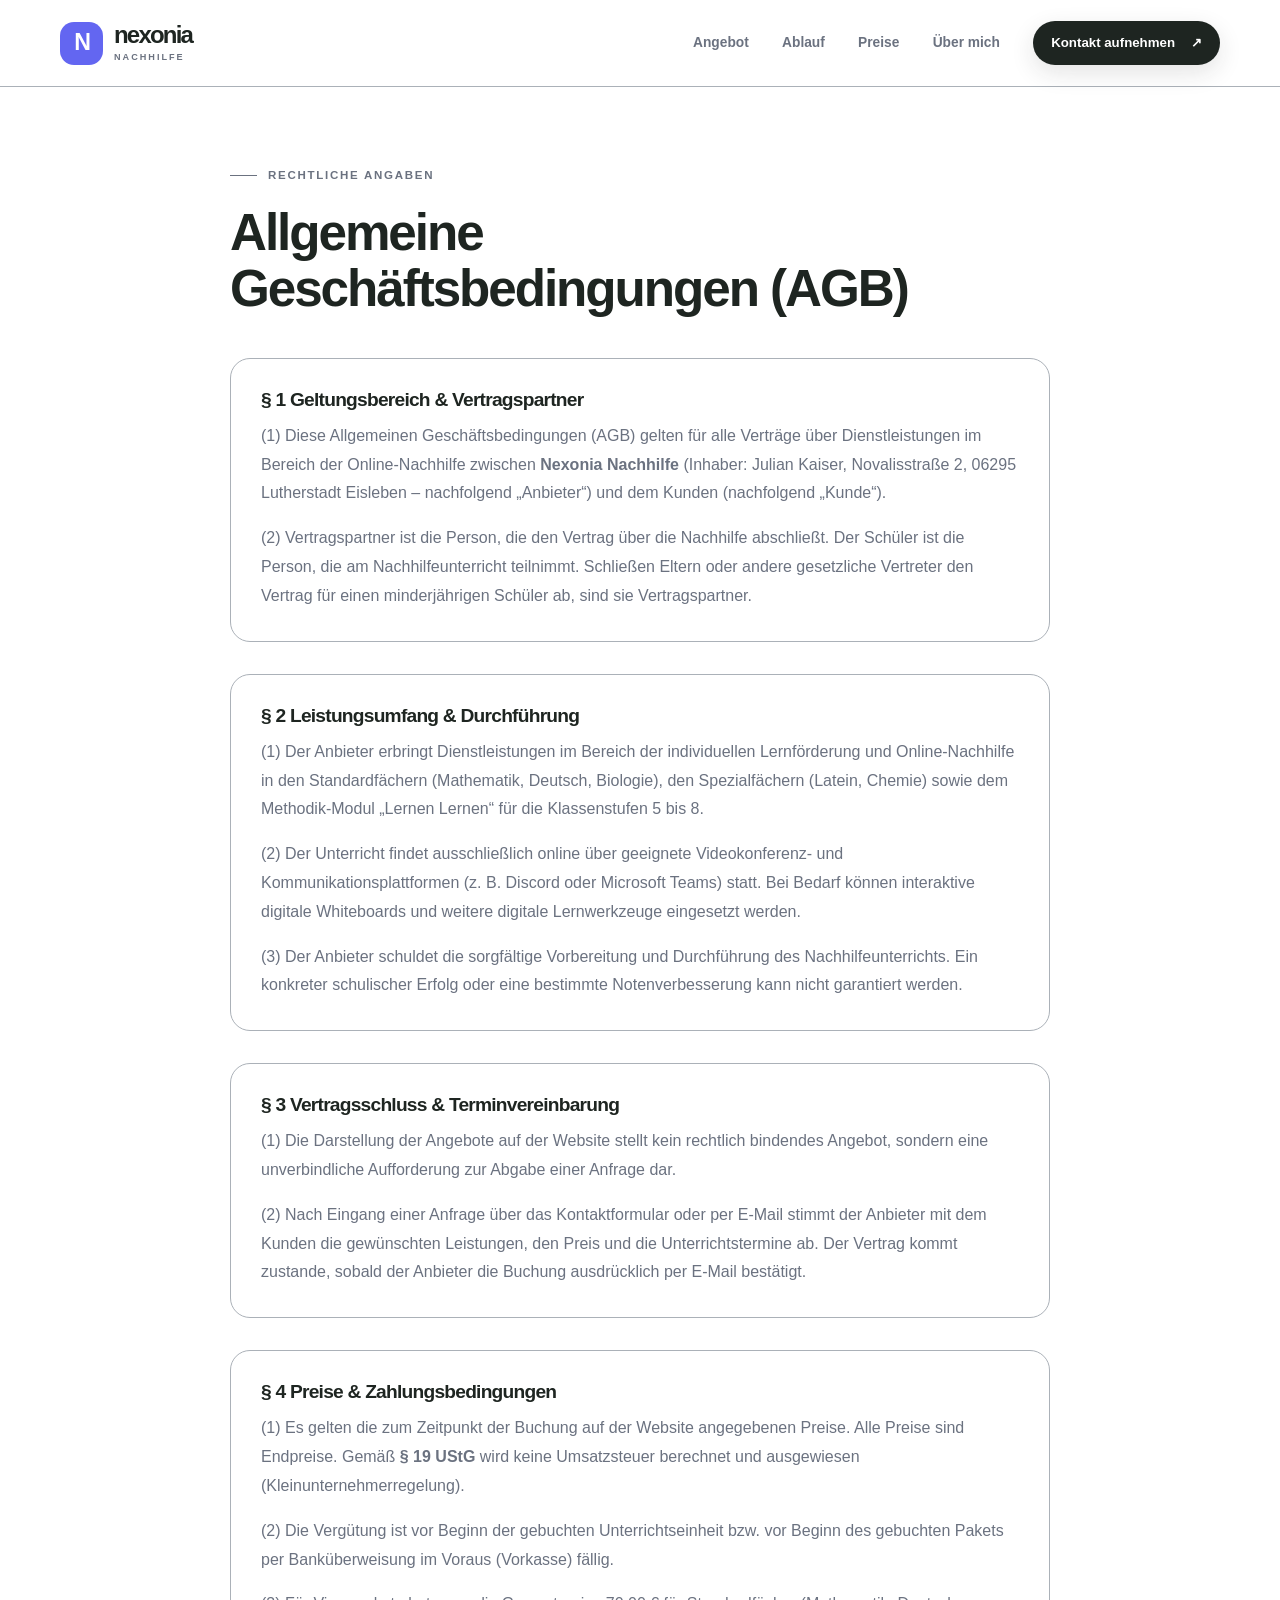
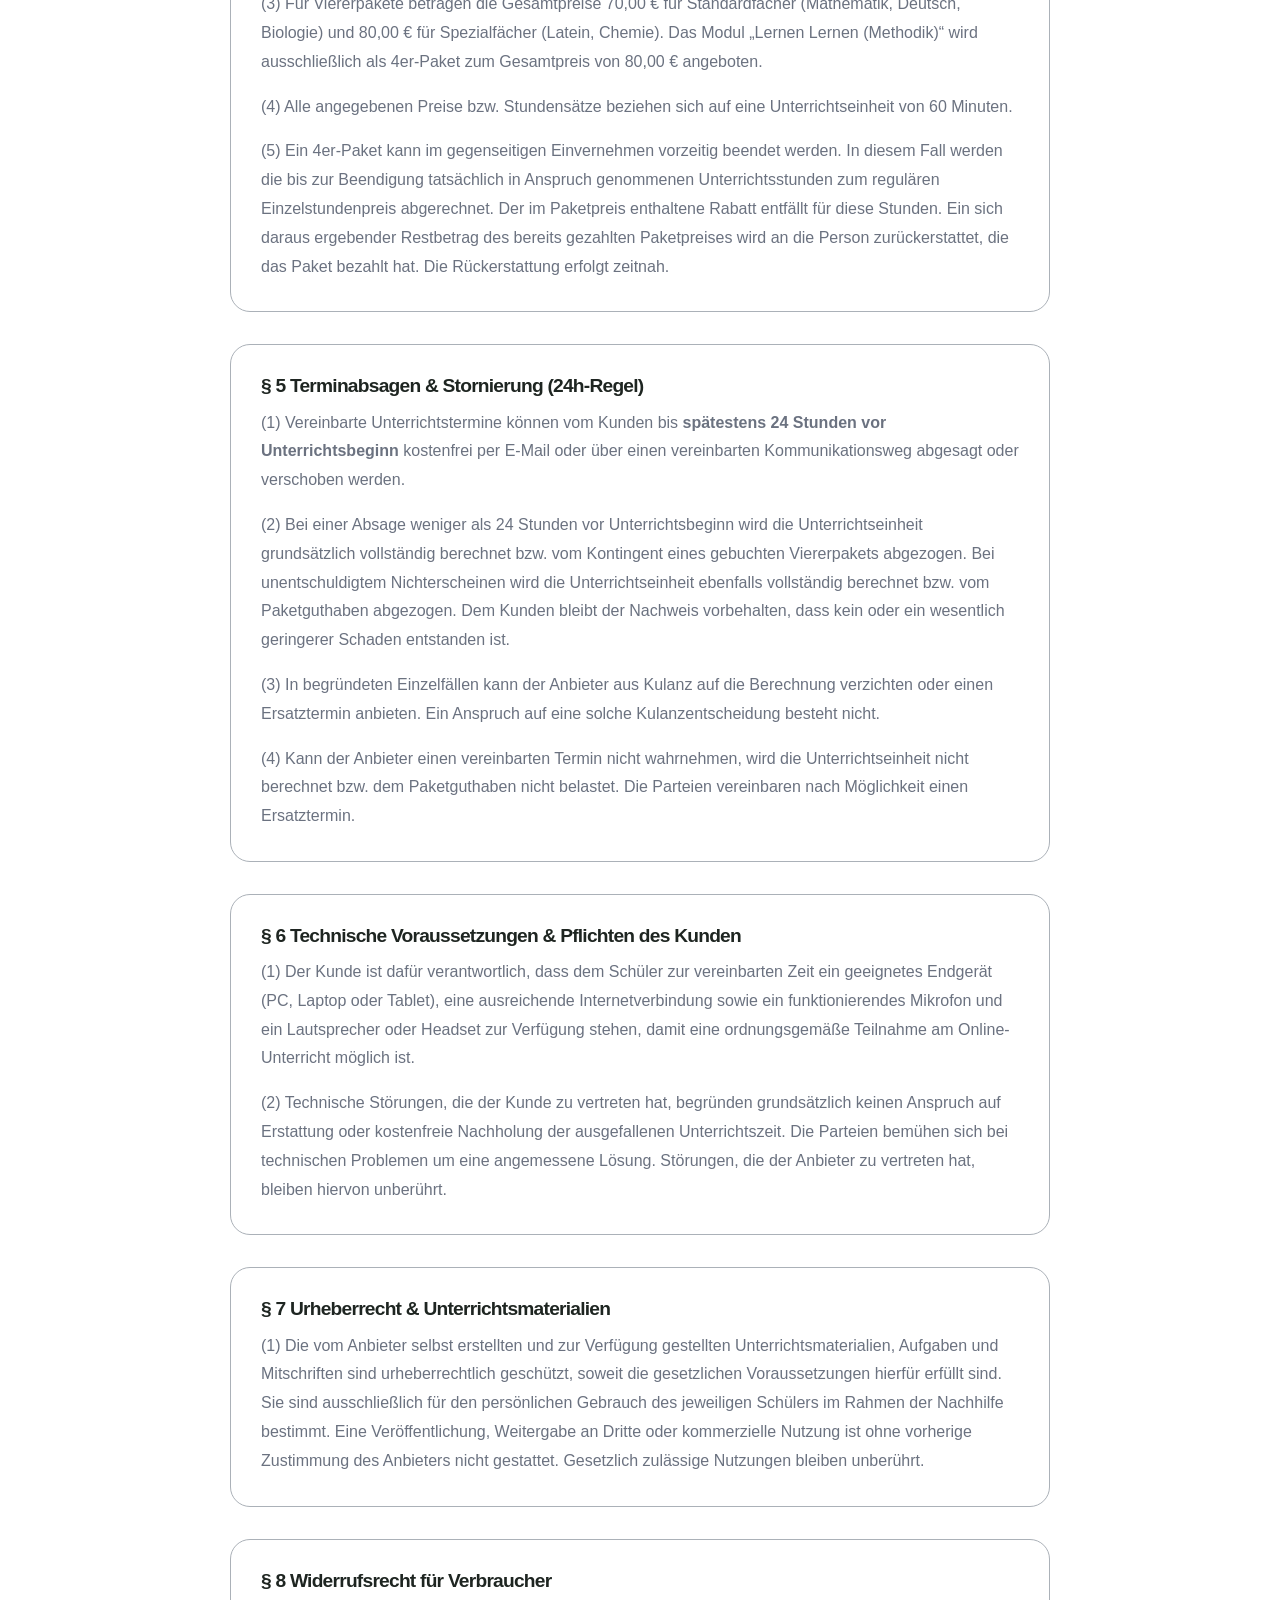
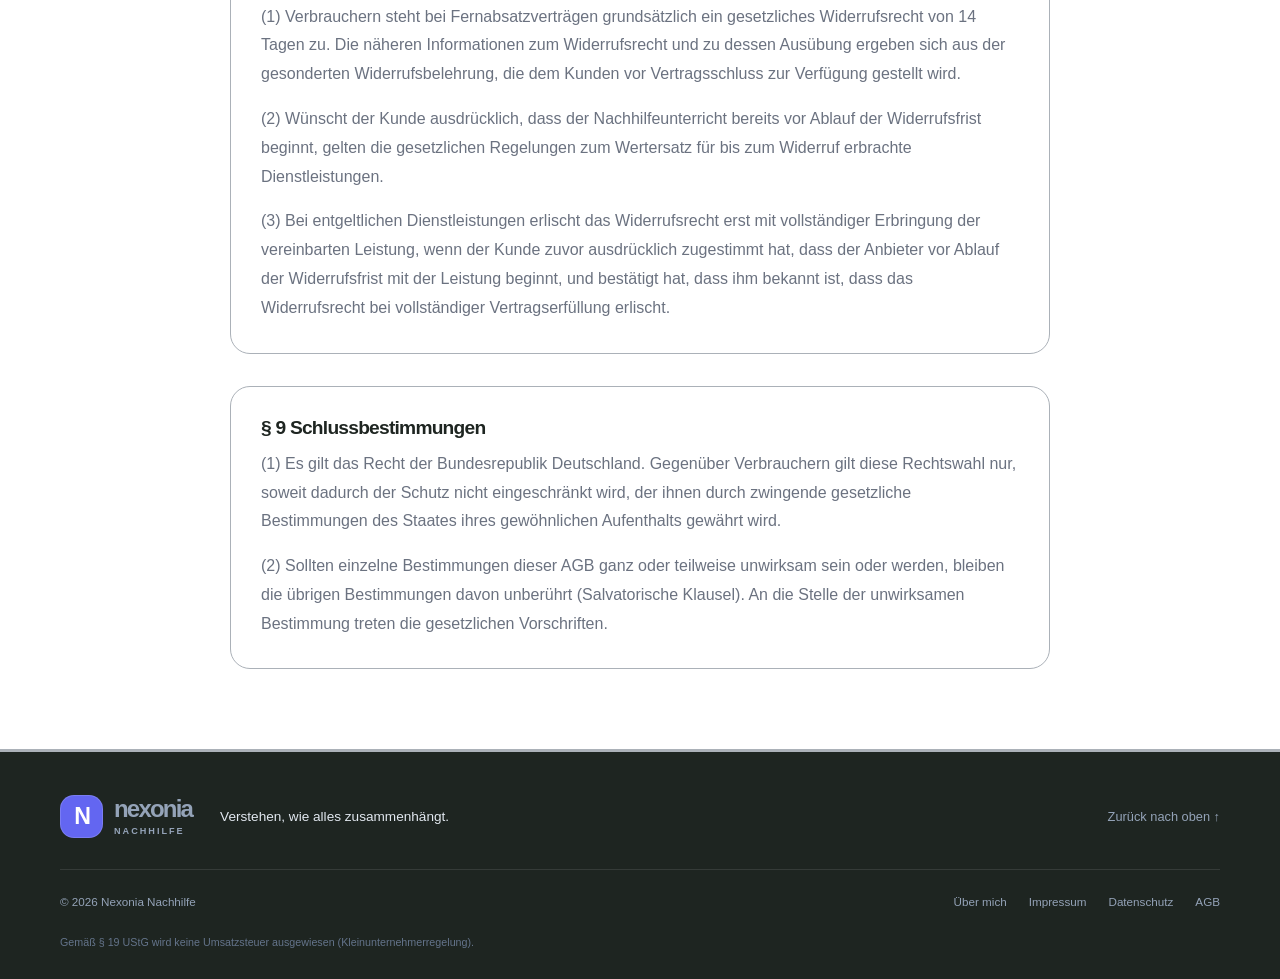
==== commit fe6abcd1: "AGB-Zusatz ergänzt" ====
--- a/agb.html
+++ b/agb.html
@@ -99,8 +99,12 @@
                         <p style="margin-bottom: 1rem;">
                             (3) Für Viererpakete betragen die Gesamtpreise 70,00 € für Standardfächer (Mathematik, Deutsch, Biologie) und 80,00 € für Spezialfächer (Latein, Chemie). Das Modul „Lernen Lernen (Methodik)“ wird ausschließlich als 4er-Paket zum Gesamtpreis von 80,00 € angeboten.
                         </p>
-                        <p style="margin: 0;">
+                        <p style="margin-bottom: 1rem;">
                             (4) Alle angegebenen Preise bzw. Stundensätze beziehen sich auf eine Unterrichtseinheit von 60 Minuten.
+                        </p>
+                        <p style="margin: 0;">
+                            (5) Ein 4er-Paket kann im gegenseitigen Einvernehmen vorzeitig beendet werden. In diesem Fall werden die bis zur Beendigung tatsächlich in Anspruch genommenen Unterrichtsstunden zum regulären Einzelstundenpreis abgerechnet. 
+                            Der im Paketpreis enthaltene Rabatt entfällt für diese Stunden. Ein sich daraus ergebender Restbetrag des bereits gezahlten Paketpreises wird an die Person zurückerstattet, die das Paket bezahlt hat. Die Rückerstattung erfolgt zeitnah.
                         </p>
                     </div>
 
@@ -170,7 +174,7 @@
                             der ihnen durch zwingende gesetzliche Bestimmungen des Staates ihres gewöhnlichen Aufenthalts gewährt wird.
                         </p>
                         <p style="margin: 0;">
-                            (2) Sollten einzelne Bestimmungen dieser AGB ganz oder teilweise unwirksam sein oder werden, bleiben die übrigen Bestimmungen davon unberührt (= Salvatorische Klausel). 
+                            (2) Sollten einzelne Bestimmungen dieser AGB ganz oder teilweise unwirksam sein oder werden, bleiben die übrigen Bestimmungen davon unberührt (Salvatorische Klausel). 
                             An die Stelle der unwirksamen Bestimmung treten die gesetzlichen Vorschriften.
                         </p>
                     </div>
--- a/css/style.css
+++ b/css/style.css
@@ -1465,4 +1465,164 @@
     opacity: 0.7;
     cursor: not-allowed;
     border-color: var(--color-line);
+}
+
+
+/* ==========================================
+   RESPONSIVES DESIGN & MEDIA QUERIES
+   ================================---------- */
+
+@media (max-width: 1020px) {
+    .container { 
+        width: min(var(--container), calc(100% - 48px)); 
+    }
+    .section { 
+        padding-block: 72px; 
+    }
+    .hero-grid, 
+    .intro-grid, 
+    .faq-grid, 
+    .about-grid, 
+    .contact-grid { 
+        grid-template-columns: 1fr; 
+        gap: 3rem; 
+    }
+    .subject-grid { 
+        grid-template-columns: repeat(2, 1fr); 
+    }
+    .steps-grid { 
+        grid-template-columns: repeat(2, 1fr); 
+    }
+    .pricing-grid { 
+        grid-template-columns: repeat(2, 1fr); 
+        max-width: 100%; 
+    }
+}
+
+@media (max-width: 768px) {
+    .container { 
+        width: min(var(--container), calc(100% - 32px)); 
+    }
+    
+    /* Navigation für Mobile */
+    .primary-navigation { 
+        display: none; /* Wird über dein JS-Toggle geöffnet */
+    }
+    .nav-toggle { 
+        display: flex; 
+        width: 42px; 
+        height: 42px; 
+        flex-direction: column; 
+        align-items: center; 
+        justify-content: center; 
+        gap: 5px; 
+        border: 1px solid var(--color-line); 
+        border-radius: 50%; 
+        background: transparent; 
+        cursor: pointer; 
+    }
+    .nav-toggle span { 
+        width: 17px; 
+        height: 1.5px; 
+        background: var(--color-ink); 
+        transition: transform 180ms ease; 
+    }
+
+    /* Grids komplett auf 1 Spalte für kleine Handys */
+    .subject-grid,
+    .steps-grid,
+    .pricing-grid,
+    .form-row { 
+        grid-template-columns: 1fr; 
+    }
+
+    /* Abstände in Karten für mobile Displays anpassen */
+    .contact-card,
+    .card {
+        padding: 1.5rem;
+    }
+
+    /* Footer kompakter anordnen */
+    .footer-main {
+        flex-direction: column;
+        align-items: flex-start;
+        gap: 1rem;
+    }
+    .footer-top-link {
+        margin-left: 0;
+    }
+    .footer-bottom {
+        flex-direction: column;
+        align-items: flex-start;
+        gap: 1rem;
+    }
+}
+
+
+/* ==========================================
+   FEINTUNING & FIX GEGEN HORIZONTALEN ÜBERLAUF
+   ================================---------- */
+
+/* Globaler Schutz: Verhindert jegliches horizontales Herausragen auf Handys */
+html, body {
+    overflow-x: hidden;
+    max-width: 100vw;
+}
+
+/* Anpassungen für kleinere Bildschirme (Smartphone & Tablet) */
+@media (max-width: 768px) {
+    /* 1. Oberen Bereich (Hero) schlanker und proportionierter machen */
+    .hero {
+        padding-top: 40px;
+        padding-bottom: 20px;
+    }
+
+    .hero-grid {
+        gap: 30px;
+    }
+
+    /* Überschrift im Hero auf mobilen Geräten harmonisch skalieren, damit sie nicht ausbricht */
+    h1 {
+        font-size: clamp(2.4rem, 8vw, 3.2rem) !important;
+        letter-spacing: -0.03em;
+        word-break: break-word;
+    }
+
+    /* 2. Hero-Visual (die schwebenden Konzept-Karten rechts/unter dem Text) für Handys entschärfen */
+    .hero-visual {
+        min-height: 340px;
+        width: 100%;
+        max-width: 100%;
+        overflow: hidden;
+    }
+
+    /* Verhindern, dass absolute Elemente auf Handys rechts herausschieben */
+    .concept-math { top: 5%; left: 0%; }
+    .concept-german { top: 20%; right: 0%; }
+    .concept-latin { right: 0%; bottom: 10%; }
+
+    /* 3. Allgemeine Abstände der Sektionen auf dem Handy etwas luftsparender gestalten */
+    .section {
+        padding-block: 60px;
+    }
+
+    /* Container-Innenabstand an den Rändern auf kleineren Displays leicht optimieren */
+    .container {
+        width: min(var(--container), calc(100% - 28px));
+    }
+}
+
+@media (max-width: 480px) {
+    /* Nochmals kompaktere Anordnung für sehr kleine Smartphones (z. B. iPhone SE) */
+    .concept {
+        min-width: 120px;
+        padding: 8px 10px;
+        font-size: 0.7rem;
+    }
+    
+    .concept-icon {
+        width: 30px;
+        height: 30px;
+        font-size: 0.9rem;
+    }
 }
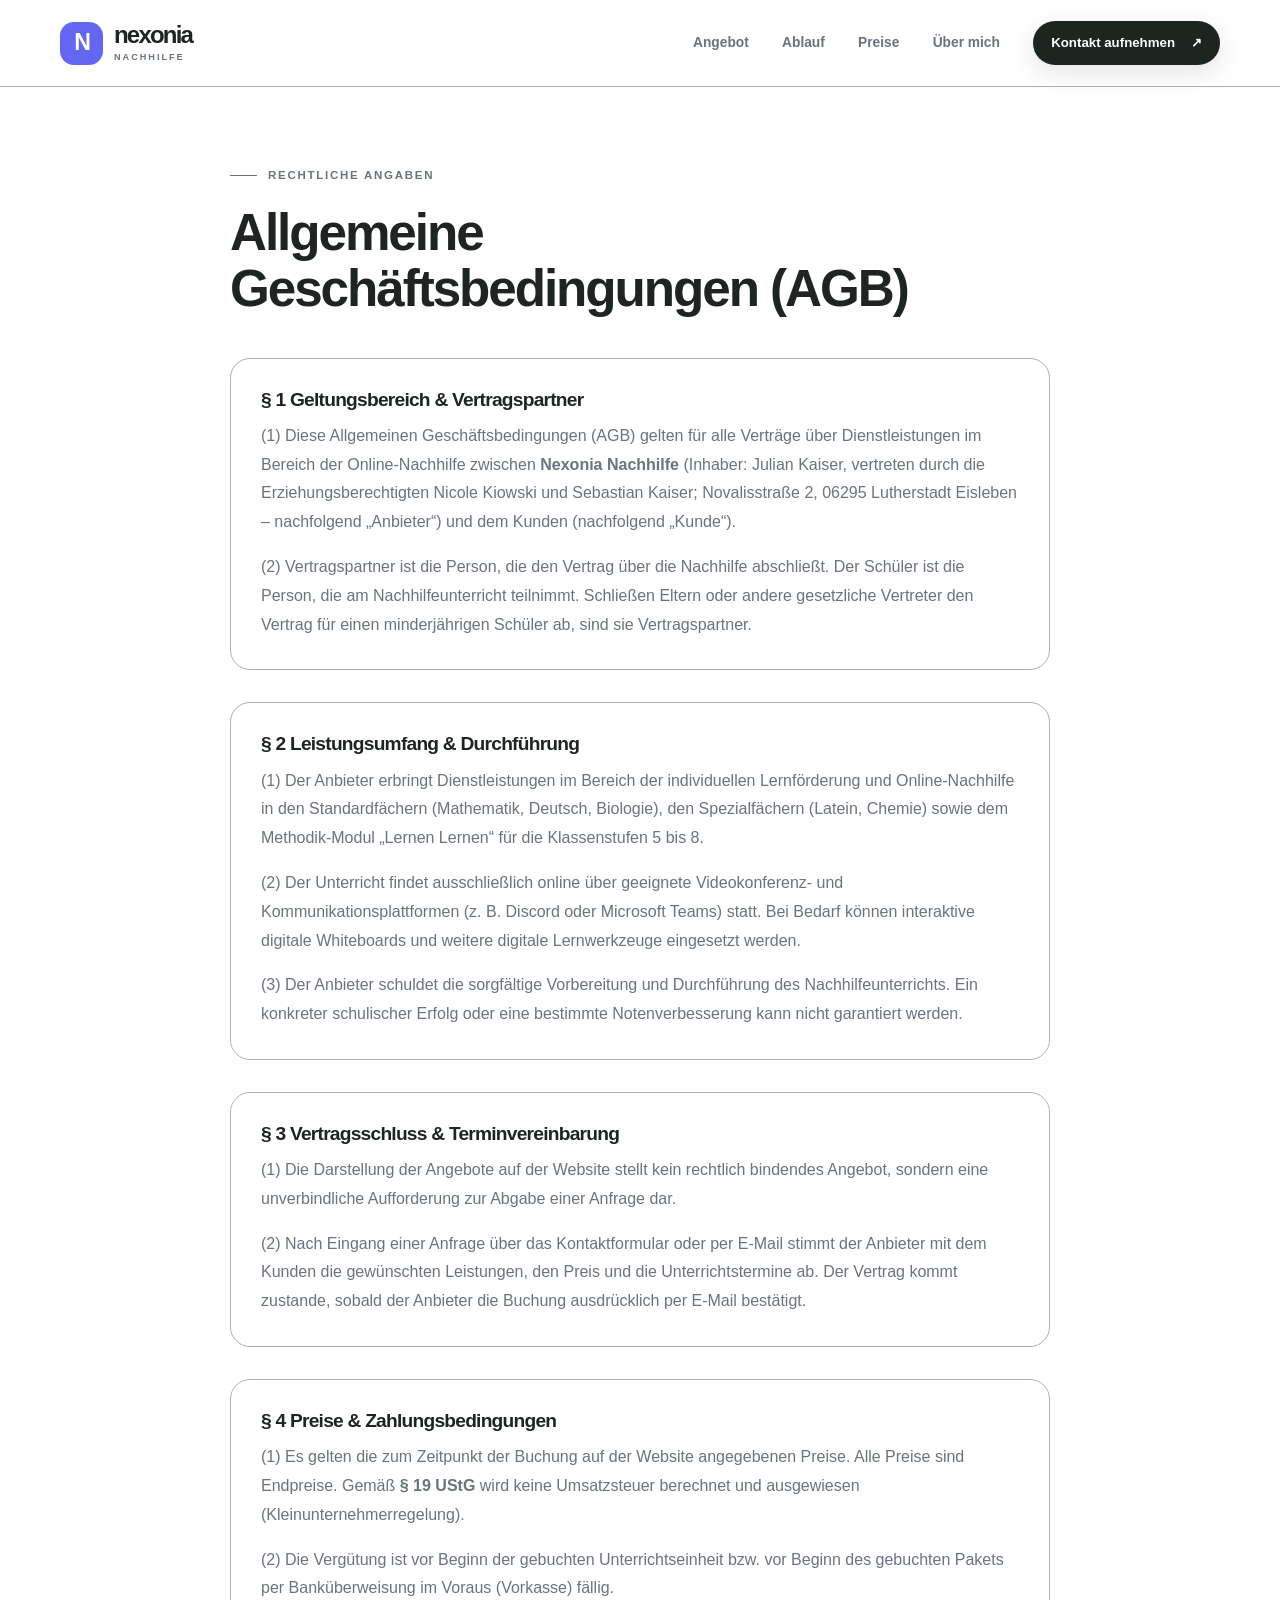
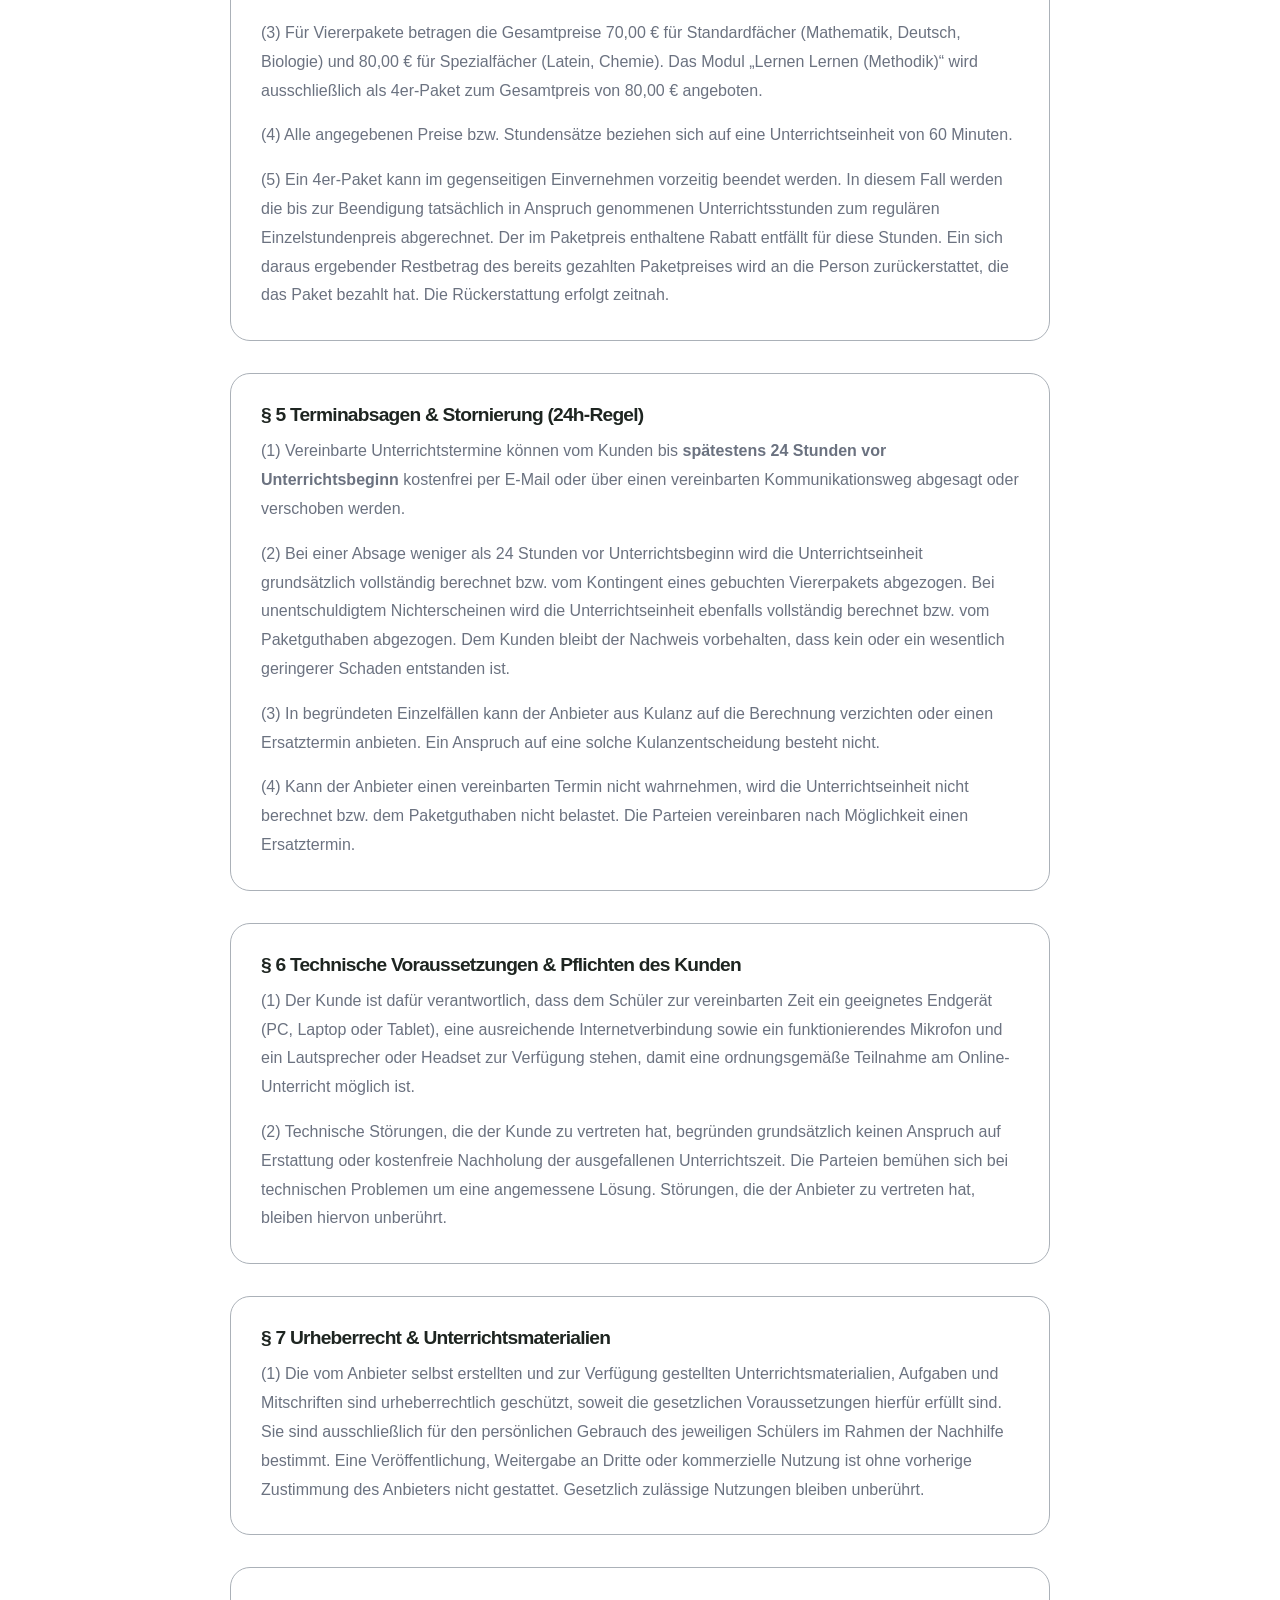
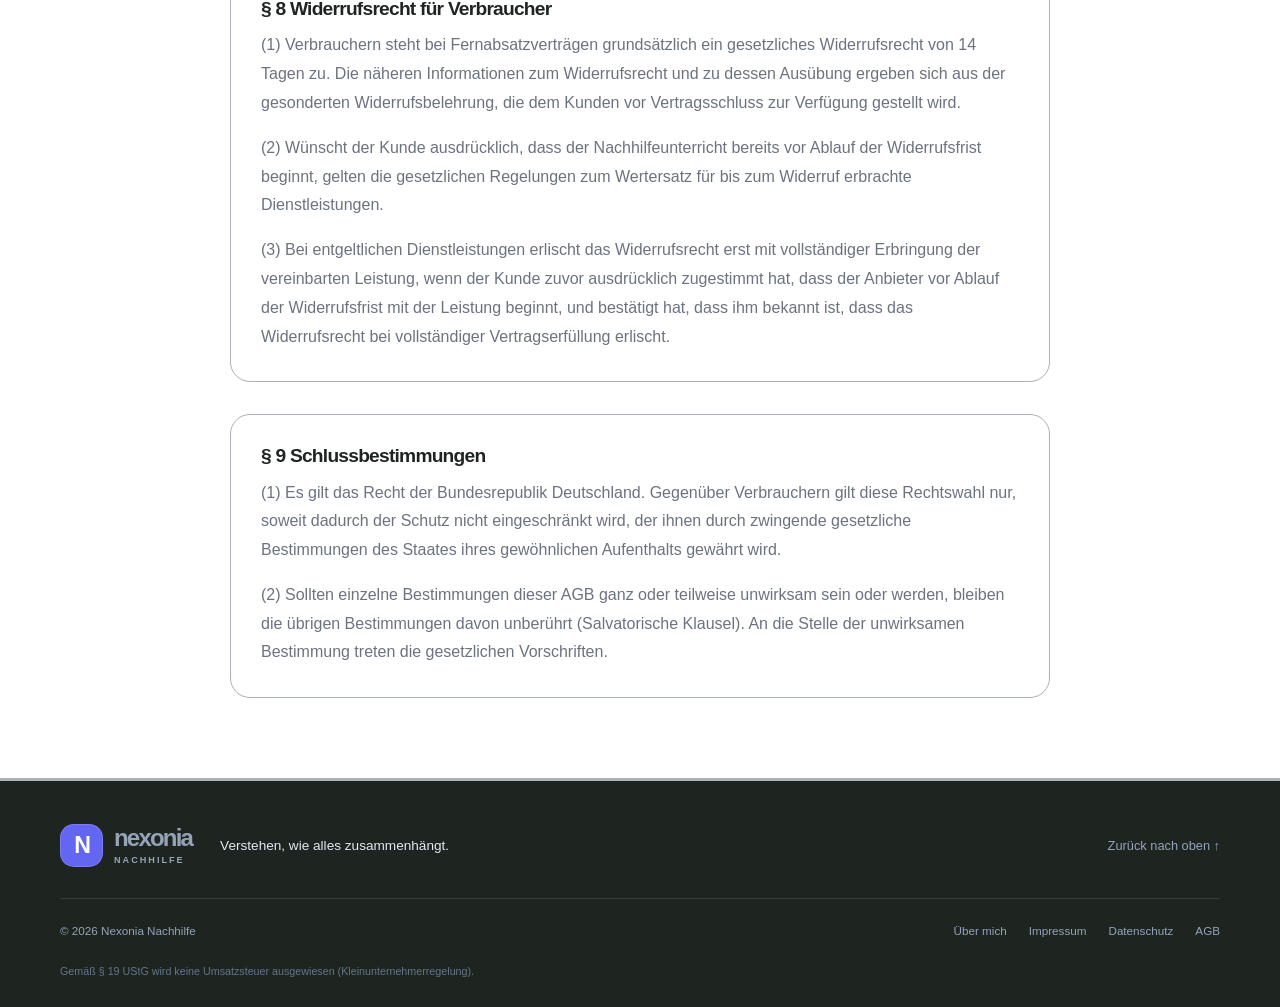
==== commit 0b920695: "Datenschutz, Impressum und AGB rechtssicher gemacht." ====
--- a/agb.html
+++ b/agb.html
@@ -55,7 +55,7 @@
                     <div class="card" style="background: var(--color-white); border: 1px solid var(--color-line); padding: 30px; border-radius: var(--radius-md);">
                         <h3 style="color: var(--color-ink); font-size: 1.2rem; margin-bottom: 0.75rem;">§ 1 Geltungsbereich & Vertragspartner</h3>
                         <p style="margin-bottom: 1rem;">
-                            (1) Diese Allgemeinen Geschäftsbedingungen (AGB) gelten für alle Verträge über Dienstleistungen im Bereich der Online-Nachhilfe zwischen <strong>Nexonia Nachhilfe</strong> (Inhaber: Julian Kaiser, Novalisstraße 2, 06295 Lutherstadt Eisleben – nachfolgend „Anbieter“) und dem Kunden (nachfolgend „Kunde“).
+                            (1) Diese Allgemeinen Geschäftsbedingungen (AGB) gelten für alle Verträge über Dienstleistungen im Bereich der Online-Nachhilfe zwischen <strong>Nexonia Nachhilfe</strong> (Inhaber: Julian Kaiser, vertreten durch die Erziehungsberechtigten Nicole Kiowski und Sebastian Kaiser; Novalisstraße 2, 06295 Lutherstadt Eisleben – nachfolgend „Anbieter“) und dem Kunden (nachfolgend „Kunde“).
                         </p>
                         <p style="margin: 0;">
                             (2) Vertragspartner ist die Person, die den Vertrag über die Nachhilfe abschließt. Der Schüler ist die Person, die am Nachhilfeunterricht teilnimmt. Schließen Eltern oder andere gesetzliche Vertreter den Vertrag für einen minderjährigen Schüler ab, sind sie Vertragspartner.
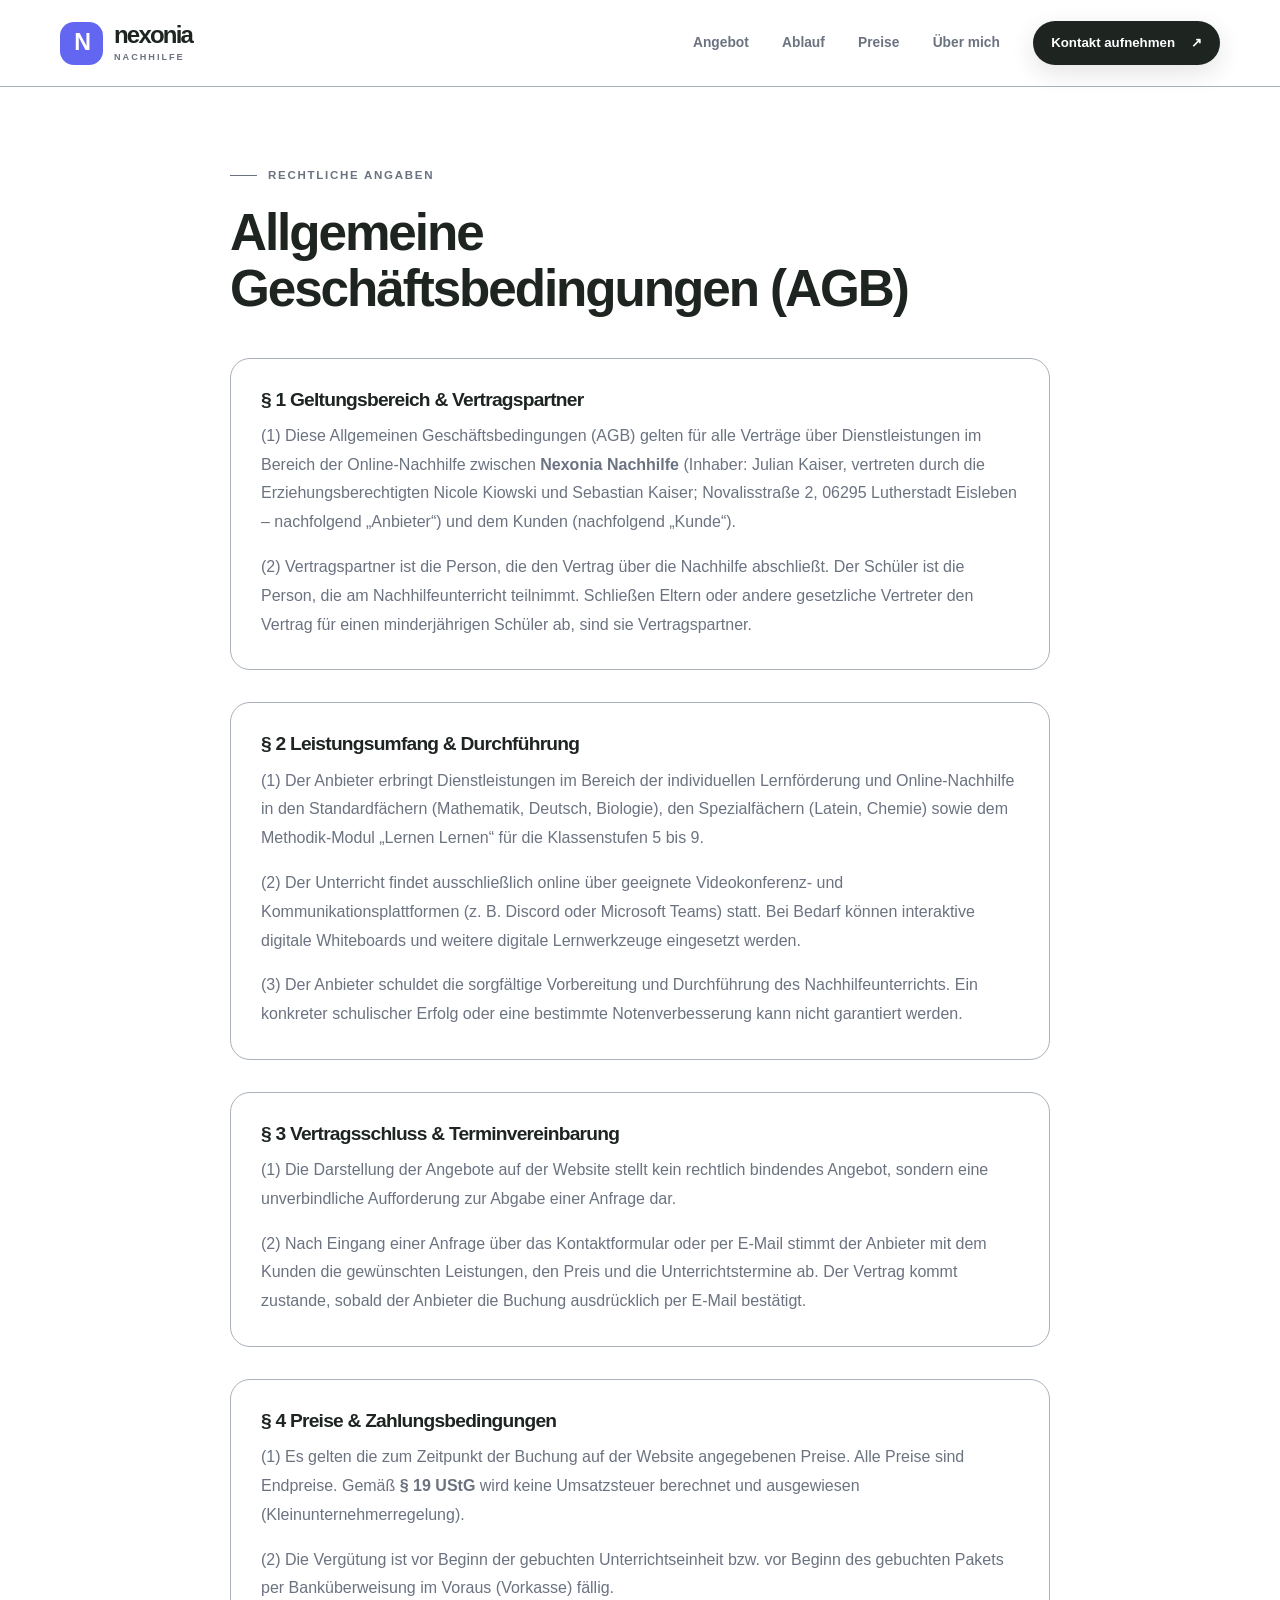
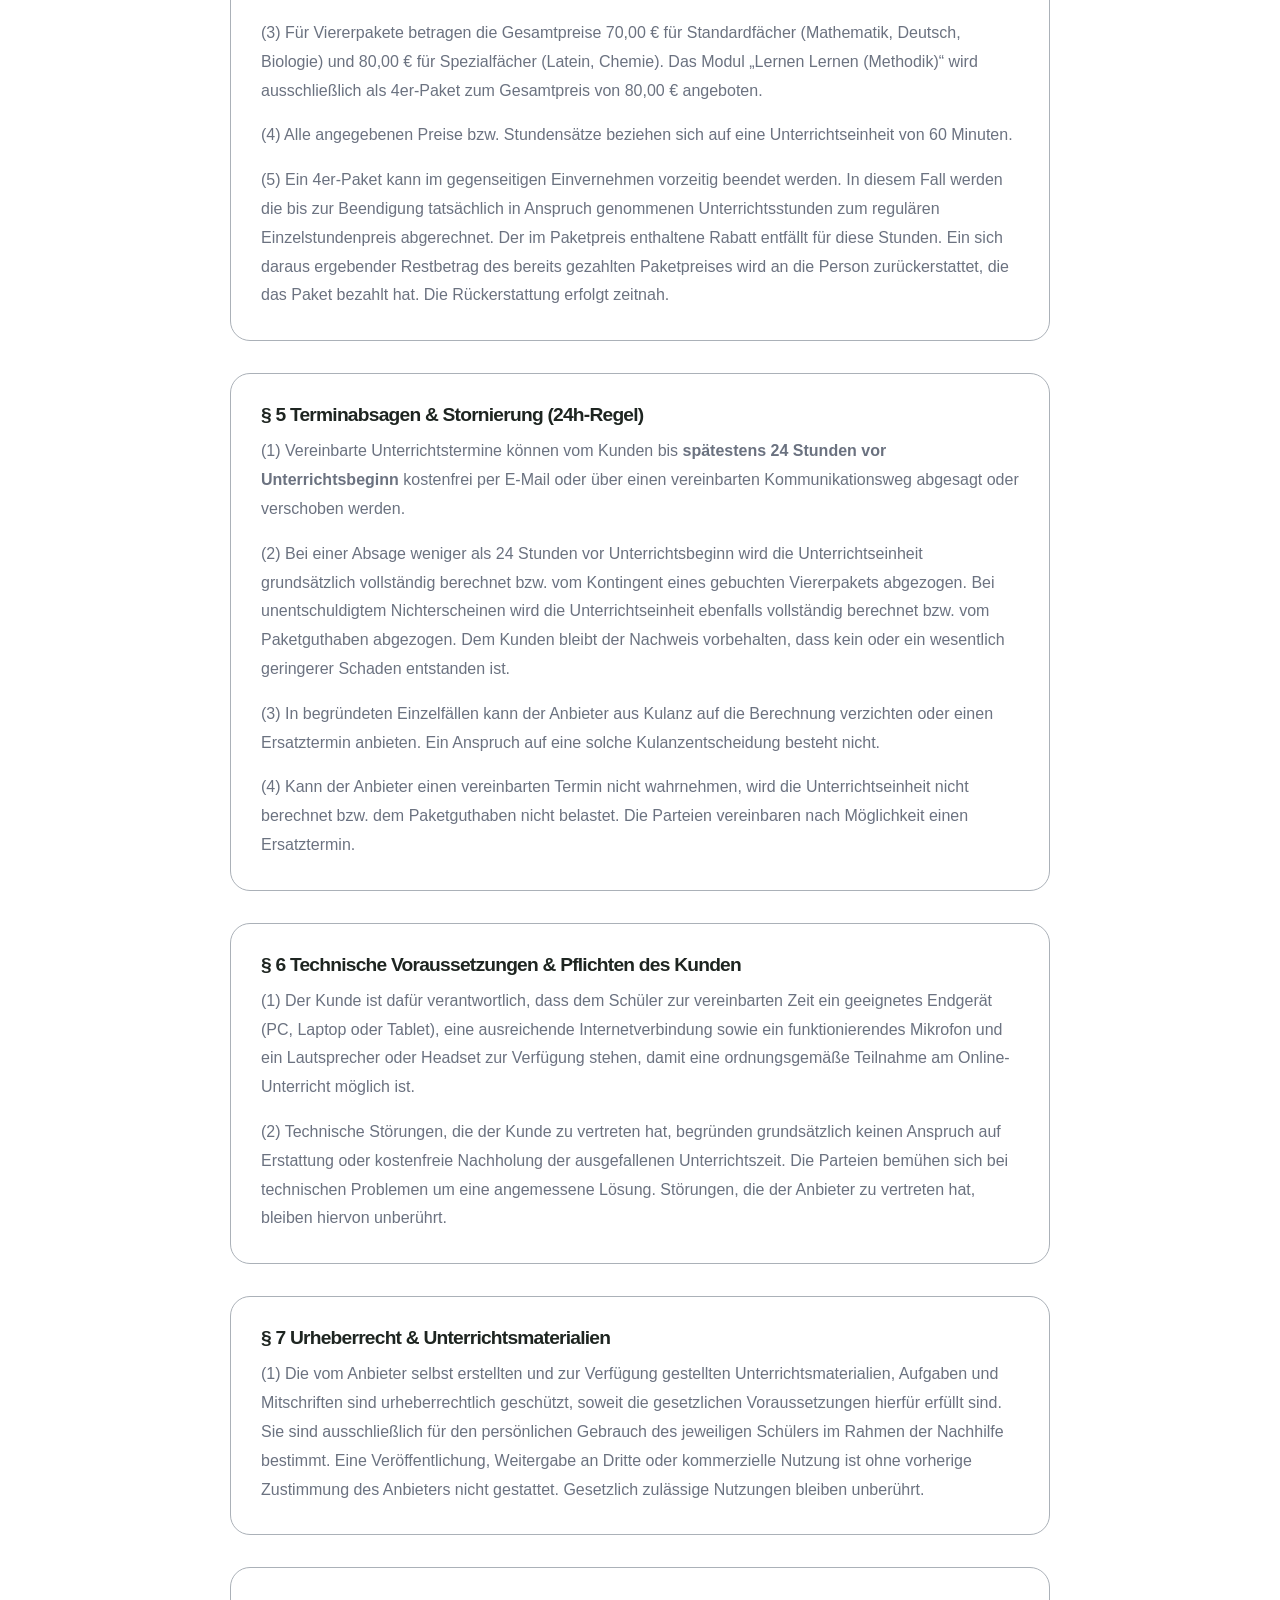
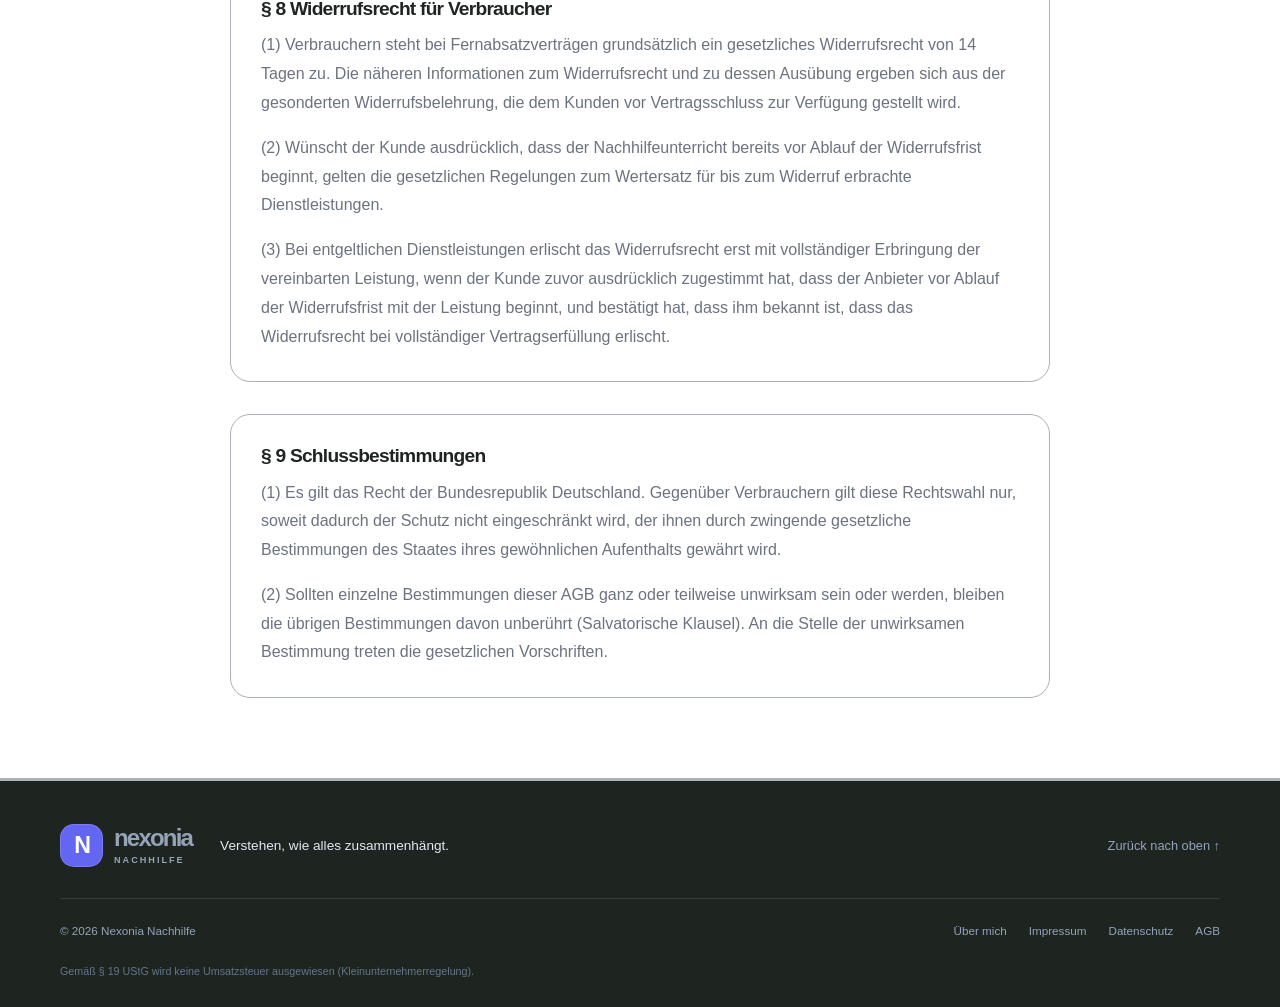
==== commit 0c32caf5: "Kleine Überarbeitungen" ====
--- a/agb.html
+++ b/agb.html
@@ -66,7 +66,7 @@
                     <div class="card" style="background: var(--color-white); border: 1px solid var(--color-line); padding: 30px; border-radius: var(--radius-md);">
                         <h3 style="color: var(--color-ink); font-size: 1.2rem; margin-bottom: 0.75rem;">§ 2 Leistungsumfang & Durchführung</h3>
                         <p style="margin-bottom: 1rem;">
-                            (1) Der Anbieter erbringt Dienstleistungen im Bereich der individuellen Lernförderung und Online-Nachhilfe in den Standardfächern (Mathematik, Deutsch, Biologie), den Spezialfächern (Latein, Chemie) sowie dem Methodik-Modul „Lernen Lernen“ für die Klassenstufen 5 bis 8.
+                            (1) Der Anbieter erbringt Dienstleistungen im Bereich der individuellen Lernförderung und Online-Nachhilfe in den Standardfächern (Mathematik, Deutsch, Biologie), den Spezialfächern (Latein, Chemie) sowie dem Methodik-Modul „Lernen Lernen“ für die Klassenstufen 5 bis 9.
                         </p>
                         <p style="margin-bottom: 1rem;">
                             (2) Der Unterricht findet ausschließlich online über geeignete Videokonferenz- und Kommunikationsplattformen (z. B. Discord oder Microsoft Teams) statt. Bei Bedarf können interaktive digitale Whiteboards und weitere digitale Lernwerkzeuge eingesetzt werden.
